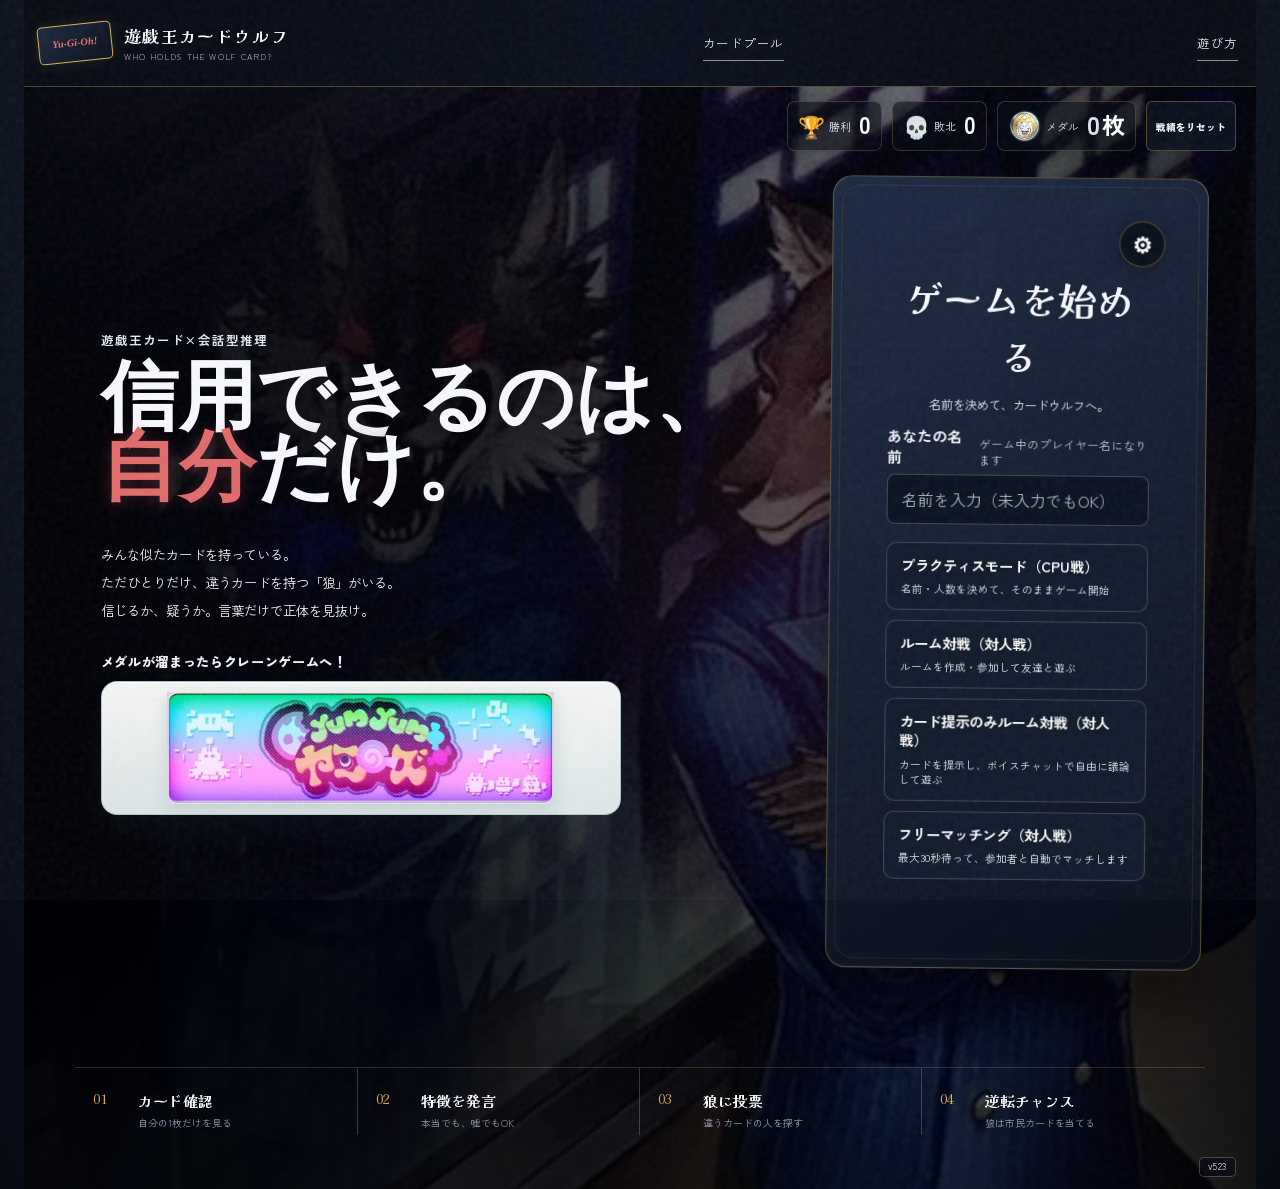
==== index.html @ 08ba4d8f "522 add" ====
<!DOCTYPE html>
<html lang="ja" data-debug-mode="false">
<head>
    <script>document.documentElement.dataset.debugMode=new URLSearchParams(location.search).get("debug")==="1"?"true":"false";</script>
    <meta charset="UTF-8">
    <meta name="viewport" content="width=device-width, initial-scale=1.0">
    <meta name="theme-color" content="#111827">
    <meta name="description" content="遊戯王カードを使って狼カードを見つける会話型推理ゲーム「遊戯王カードウルフ」">
    <title>遊戯王カードウルフ | 会話型カード推理ゲーム</title>
    <link rel="preconnect" href="https://fonts.googleapis.com">
    <link rel="preconnect" href="https://fonts.gstatic.com" crossorigin>
    <link href="https://fonts.googleapis.com/css2?family=Kaisei+Decol:wght@500;700&family=Zen+Kaku+Gothic+New:wght@400;500;700&display=swap" rel="stylesheet">
    <link rel="stylesheet" href="styles.css?v=v523">
</head>
<body>
    <div class="grain" aria-hidden="true"></div>

    <header class="site-header ygo-header">
        <a class="brand" href="#" aria-label="遊戯王カードウルフ トップ">
            <span class="brand-mark ygo-mark" aria-hidden="true"><span>Yu-Gi-Oh!</span></span>
            <span class="brand-copy">
                <strong>遊戯王カードウルフ</strong>
                <small>WHO HOLDS THE WOLF CARD?</small>
            </span>
        </a>
        <button class="text-button" id="poolButton" type="button">カードプール</button>
        <button class="text-button" id="rulesButton" type="button">遊び方</button>
    </header>

    <main>
        <section class="setup-screen" id="setupScreen">
            <div class="hero-copy"><p class="hero-kicker">遊戯王カード×会話型推理</p>
                
                <h1><span class="hero-catch"><span class="catch-line-one">信用できるのは、</span><span class="catch-line-two"><span class="catch-self">自分</span>だけ。</span></span></h1>
                <p class="hero-lead">
                    みんな似たカードを持っている。<br>
                    ただひとりだけ、違うカードを持つ「狼」がいる。<br>
                    信じるか、疑うか。言葉だけで正体を見抜け。
                </p>
                <p class="crane-entry-note crane-entry-note-desktop">メダルが溜まったらクレーンゲームへ！</p>
                <a class="crane-game-button crane-game-button-hero crane-entry-desktop" href="crane.html" aria-label="クレーンゲームへ">
                    <img class="crane-game-logo-image" src="assets/yummy/button_logo.png" alt="クレーンゲームへ">
                </a>
                <div class="hero-wolf-art" aria-hidden="true"><img src="assets/wolf-art.jpg" alt=""></div>
            </div>

            <div class="setup-card ygo-setup-card">
                <div class="setup-inner">
                    <h2>ゲームを始める</h2>
                    <p>名前を決めて、カードウルフへ。</p>

                    <div class="name-field">
                        <label for="playerName"><strong>あなたの名前</strong><span>ゲーム中のプレイヤー名になります</span></label>
                        <input id="playerName" type="text" maxlength="12" placeholder="名前を入力（未入力でもOK）" autocomplete="off">
                    </div>

                    <div class="mode-select" role="group" aria-label="ゲームモード">
                        <button class="mode-button practice-mode-button" id="soloModeButton" type="button" aria-label="プラクティスモード（CPU戦）">
                            <strong>プラクティスモード（CPU戦）</strong><span>名前・人数を決めて、そのままゲーム開始</span>
                        </button>
                        <button class="mode-button online-mode-button" id="onlineModeButton" type="button" aria-label="ルーム対戦（対人戦）">
                            <strong>ルーム対戦（対人戦）</strong><span>ルームを作成・参加して友達と遊ぶ</span>
                        </button>
                        <button class="mode-button voice-mode-button" id="voiceModeButton" type="button" aria-label="カード提示のみルーム対戦（対人戦）">
                            <strong>カード提示のみルーム対戦（対人戦）</strong><span>カードを提示し、ボイスチャットで自由に議論して遊ぶ</span>
                        </button>
                        <button class="mode-button free-match-mode-button" id="freeMatchButton" type="button" aria-label="フリーマッチング（対人戦）">
                            <strong>フリーマッチング（対人戦）</strong><span>最大30秒待って、参加者と自動でマッチします</span>
                        </button>
                    </div>

                    <div class="setup-actions">
                        <button class="settings-gear-button" id="advancedSettingsButton" type="button" aria-label="ルール設定を開く" title="ルール設定">
                            <span aria-hidden="true">⚙</span>
                            <span>ルール設定</span>
                        </button>
                    </div>

                </div>
            </div>

            <div class="crane-entry-mobile"><p class="crane-entry-note">メダルが溜まったらクレーンゲームへ！</p><a class="crane-game-button crane-game-button-hero" href="crane.html" aria-label="クレーンゲームへ"><img class="crane-game-logo-image" src="assets/yummy/button_logo.png" alt="クレーンゲームへ"></a></div>

            <div class="setup-score setup-score-floating" aria-label="戦績">
                <div class="record-item"><span class="record-label"><span class="record-icon" aria-hidden="true">🏆</span>勝利</span><strong id="winCount">0</strong></div>
                <div class="record-item"><span class="record-label"><span class="record-icon" aria-hidden="true">💀</span>敗北</span><strong id="lossCount">0</strong></div>
                <div class="record-item"><span class="record-label"><img class="medal-icon" src="assets/medal-icon.png" alt="">メダル</span><strong><span id="medalCount">0</span>枚</strong></div>
                <button class="reset-score-button" id="resetScoreButton" type="button">戦績をリセット</button>
            </div>

            <span class="build-version" aria-label="ゲームバージョン v523">v523</span>


            <ol class="rule-strip" aria-label="ゲームの流れ">
                <li><span>01</span><strong>カード確認</strong><small>自分の1枚だけを見る</small></li>
                <li><span>02</span><strong>特徴を発言</strong><small>本当でも、嘘でもOK</small></li>
                <li><span>03</span><strong>狼に投票</strong><small>違うカードの人を探す</small></li>
                <li><span>04</span><strong>逆転チャンス</strong><small>狼は市民カードを当てる</small></li>
            </ol>
        </section>

        <section class="game-screen" id="gameScreen" hidden>
            <div class="game-heading">
                <div>
                    <p class="phase-label" id="phaseLabel">PHASE 1 / 特徴を話す</p>
                    <h1 id="phaseTitle">カードを確認しよう</h1>
                </div>
                <div class="game-heading-actions">
                    <div class="game-score" aria-label="戦績">
                        <div class="record-item"><span class="record-label"><span class="record-icon" aria-hidden="true">🏆</span>勝利</span><strong id="gameWinCount">0</strong></div>
                        <div class="record-item"><span class="record-label"><span class="record-icon" aria-hidden="true">💀</span>敗北</span><strong id="gameLossCount">0</strong></div>
                        <div class="record-item"><span class="record-label"><img class="medal-icon" src="assets/medal-icon.png" alt="">メダル</span><strong><span id="gameMedalCount">0</span>枚</strong></div>
                    </div>
                    <button class="text-button" id="restartButton" type="button">部屋を退出</button>
                </div>
            </div>

            <div class="game-layout">
                <div class="game-top-row">
                    <section class="your-card-panel" aria-labelledby="yourCardTitle">
                        <div class="panel-heading">
                            <div>
                                <p>YOUR CARD</p>
                                <h2 id="yourCardTitle">あなたのカード</h2>
                            </div>
                        </div>
                        <div class="playing-card" id="yourCard"></div>
                    </section>

                    <section class="table-panel player-talk-panel" aria-label="プレイヤーと発言内容">
                        <div class="table-felt">
                            <div class="deck-mark ygo-deck-mark" aria-hidden="true">
                                <span>✦</span>
                                <strong>Yu-Gi-Oh!<br>CARD WOLF</strong>
                                <span>✦</span>
                            </div>
                            <div class="players" id="players"></div>
                        </div>
                    </section>
                </div>

                <section class="action-panel" id="actionPanel" aria-live="polite"></section>
            </div>

            <section class="talk-log" aria-labelledby="talkLogTitle">
                <div class="log-heading">
                    <p id="talkLogTitle">TABLE TALK</p>
                    <span id="logCount">0 messages</span>
                </div>
                <div class="log-list" id="talkLog"></div>
            </section>
        </section>
    </main>


    <dialog class="rules-dialog online-dialog" id="onlineDialog">
        <button class="dialog-close" id="closeOnlineButton" type="button" aria-label="閉じる">×</button>
        <p class="step-label">ONLINE</p>
        <h2 id="onlineDialogTitle">オンラインモード</h2>
        <p class="dialog-note" id="onlineDialogNote">同じURLから参加し、ルームコードで同じゲームに入ります。最大8人。人間が3人未満ならCPUを自動追加します。</p>

        <div class="online-actions">
            <button class="primary-button compact" id="createRoomButton" type="button"><span>新しい部屋を作る</span><span>＋</span></button>
            <div class="join-room-row">
                <input id="roomCodeInput" maxlength="4" minlength="4" inputmode="text" autocomplete="off" placeholder="ルームコード">
                <button class="secondary-button" id="joinRoomButton" type="button">参加</button>
            </div>
        </div>

        <div class="online-lobby" id="onlineLobby" hidden>
            <div class="room-code-card">
                <span>ROOM CODE</span>
                <strong id="onlineRoomCode">----</strong>
                <small>このコードを友達に伝えてください</small>
            </div>
            <div class="online-lobby-head">
                <strong>参加メンバー</strong>
                <span id="onlineLobbyStatus">接続中…</span>
            </div>
            <div class="online-player-list" id="onlinePlayerList"></div>
            <div class="online-player-limit-setting" id="onlinePlayerLimitSettingRow" data-room-setting="max-players">
                <label for="onlineMaxPlayers"><strong>最大人数</strong><span>3〜8人から選択</span></label>
                <select id="onlineMaxPlayers">
                    <option value="3">3人</option>
                    <option value="4" selected>4人</option>
                    <option value="5">5人</option>
                    <option value="6">6人</option>
                    <option value="7">7人</option>
                    <option value="8">8人</option>
                </select>
            </div>
            <div class="online-cpu-setting" id="onlineCpuSettingRow">
                <label for="onlineCpuCount"><strong>CPU追加</strong><span>0人が基本。3人未満なら自動追加</span></label>
                <select id="onlineCpuCount">
                    <option value="0" selected>0人</option>
                    <option value="1">1人</option>
                    <option value="2">2人</option>
                    <option value="3">3人</option>
                </select>
            </div>
            <div class="online-voice-setting" id="onlineVoiceSettingRow" hidden>
                <label class="discussion-time-label" for="onlineDiscussionMinutes"><strong>議論時間</strong><select id="onlineDiscussionMinutes"><option value="60">1分</option><option value="120" selected>2分</option><option value="180">3分</option><option value="300">5分</option></select></label>
                <small class="voice-mode-note">ボイスチャットで自由に議論し、発言ボタンを使わずに遊びます。</small>
            </div>
            <button class="primary-button compact" id="onlineStartButton" type="button"><span>ホストがゲームを開始</span><span>→</span></button>
            <button class="text-button online-leave-button" id="leaveRoomButton" type="button">部屋を退出</button>
        </div>
    </dialog>

    <dialog class="rules-dialog settings-dialog" id="settingsDialog">
        <button class="dialog-close" id="closeSettingsButton" type="button" aria-label="閉じる">×</button>
        <p class="step-label">ADVANCED SETTINGS</p>
        <h2>ルール設定</h2>
        <p class="dialog-note">ゲームの追加設定はここで変更できます。</p>
        <div class="game-settings advanced-settings" aria-label="ルール設定">
            <div class="setting-row">
                <label for="practicePlayerCount"><strong>プラクティスモードの人数設定</strong><span>CPU戦で遊ぶ人数を3〜8人から選択します</span></label>
                <select id="practicePlayerCount">
                    <option value="3">3人</option>
                    <option value="4" selected>4人（おすすめ）</option>
                    <option value="5">5人</option>
                    <option value="6">6人</option>
                    <option value="7">7人</option>
                    <option value="8">8人</option>
                </select>
            </div>
            <div class="setting-row">
                <label for="cardPoolSize"><strong>カードプール選択</strong><span>上から選んだ種類数だけをゲームで使用します。カードプール画面では未使用カードを灰色で表示します。</span></label>
                <select id="cardPoolSize">
                    <option value="40">40種</option>
                    <option value="50">50種</option>
                    <option value="60">60種</option>
                    <option value="70">70種</option>
                    <option value="80">80種</option>
                    <option value="90">90種</option>
                    <option value="100" selected>100種</option>
                </select>
            </div>
            <div class="setting-row">
                <label for="speechCount"><strong>発言回数</strong><span>2回目は逆順、3回目は元の順に戻ります</span></label>
                <select id="speechCount">
                    <option value="3">3回</option>
                    <option value="2" selected>2回（おすすめ）</option>
                    <option value="1">1回</option>
                </select>
            </div>
            <div class="setting-row">
                <label for="liePenalty"><strong>狼の嘘ペナルティ</strong><span>嘘2回または曖昧＋嘘で逆転権なし</span></label>
                <input id="liePenalty" type="checkbox">
            </div>
            <div class="setting-row">
                <label for="noRevote"><strong>再投票をしない</strong><span>同票時も再投票せずランダム決定します</span></label>
                <input id="noRevote" type="checkbox">
            </div>
            <div class="setting-row">
                <label for="showLieCount"><strong>嘘の回数を表示</strong><span>チェックするとゲーム中に嘘の回数を表示します</span></label>
                <input id="showLieCount" type="checkbox">
            </div>
        </div>
        <button class="primary-button compact" id="closeSettingsButtonBottom" type="button">設定を閉じる</button>
    </dialog>

    <dialog class="rules-dialog" id="rulesDialog">
        <button class="dialog-close" id="closeRulesButton" type="button" aria-label="閉じる">×</button>
        <p class="step-label">HOW TO PLAY</p>
        <h2>遊び方</h2>
        <ol>
            <li><span>1</span><p>全員にカードが1枚ずつ配られます。1人だけが<strong>狼カード</strong>、残りは同じ<strong>市民カード</strong>です。自分のカードは見えますが、自分の役割は分かりません。</p></li>
            <li><span>2</span><p>設定した回数だけ、順番にカードの特徴を話します。2回設定では、2回目の発言順が逆になります。前の人と同じ特徴は選べません。</p></li>
            <li><span>3</span><p>全員の発言後、狼だと思う人へ投票します。最多票が市民なら狼の勝利です。</p></li>
            <li><span>4</span><p>最多票が狼なら逆転チャンス。ただし「狼の嘘ペナルティ」がONで、狼が嘘発言を2回するか、曖昧発言と嘘発言をそれぞれ1回すると逆転チャンスを失います。</p></li>
        </ol>
        <p class="dialog-note">同票の場合は、設定により最多票以外のプレイヤーが最多票者だけを対象に1回だけ再投票します。再投票しない設定では従来どおりランダム決定です。</p>
    </dialog>

    <dialog class="rules-dialog pool-dialog" id="poolDialog">
        <button class="dialog-close" id="closePoolButton" type="button" aria-label="閉じる">×</button>
        <p class="step-label">CARD POOL</p>
        <h2>使用カード <span id="poolCount">100</span>種</h2>
        <p class="dialog-note">現在のゲームで使用するカードです。灰色のカードは今回のゲームでは使用されません。</p>
        <div class="pool-grid" id="poolGrid"></div>
    </dialog>
    <script src="data/cards.js"></script>
    <script src="firebase-config.js?v=v523"></script>
    <script src="version-check.js?v=v523"></script>
    <script src="app.js?v=v523"></script>
    <script src="debug.js?v=v523"></script>
</body>
</html>
---- styles.css ----
:root {
    --ink: #202722;
    --cream: #f2ead8;
    --paper: #fffaf0;
    --green: #173f35;
    --green-light: #2f6655;
    --red: #a93f35;
    --gold: #d5ad57;
    --line: rgba(242, 234, 216, 0.22);
    --shadow: 0 22px 60px rgba(8, 25, 20, 0.24);
}

* {
    box-sizing: border-box;
}

html {
    scroll-behavior: smooth;
}

body {
    min-width: 320px;
    min-height: 100vh;
    margin: 0;
    color: var(--cream);
    background:
        radial-gradient(circle at 16% 12%, rgba(64, 127, 103, 0.45), transparent 28rem),
        radial-gradient(circle at 86% 75%, rgba(97, 39, 34, 0.2), transparent 32rem),
        var(--green);
    font-family: "Zen Kaku Gothic New", sans-serif;
}

button,
select {
    font: inherit;
}

button,
a,
select {
    -webkit-tap-highlight-color: transparent;
}

button {
    color: inherit;
}

button:focus-visible,
a:focus-visible,
select:focus-visible {
    outline: 3px solid var(--gold);
    outline-offset: 4px;
}

[hidden] {
    display: none !important;
}

.grain {
    position: fixed;
    inset: 0;
    z-index: 50;
    pointer-events: none;
    opacity: 0.17;
    background-image: url("data:image/svg+xml,%3Csvg viewBox='0 0 180 180' xmlns='http://www.w3.org/2000/svg'%3E%3Cfilter id='n'%3E%3CfeTurbulence type='fractalNoise' baseFrequency='.8' numOctaves='4' stitchTiles='stitch'/%3E%3C/filter%3E%3Crect width='100%25' height='100%25' filter='url(%23n)' opacity='.35'/%3E%3C/svg%3E");
}

.site-header {
    position: relative;
    z-index: 10;
    display: flex;
    width: min(1440px, calc(100% - 48px));
    margin: 0 auto;
    padding: 24px 0;
    align-items: center;
    justify-content: space-between;
    border-bottom: 1px solid var(--line);
}

.brand {
    display: inline-flex;
    color: inherit;
    align-items: center;
    gap: 12px;
    text-decoration: none;
}

.brand-mark {
    position: relative;
    display: grid;
    width: 42px;
    height: 50px;
    border: 1px solid rgba(242, 234, 216, 0.65);
    border-radius: 5px;
    background: rgba(255, 250, 240, 0.08);
    place-items: center;
    transform: rotate(-6deg);
}

.brand-mark span {
    position: absolute;
    font-family: Georgia, serif;
    font-size: 1.05rem;
}

.brand-mark span:first-child {
    top: 5px;
    left: 7px;
}

.brand-mark span:last-child {
    right: 7px;
    bottom: 5px;
    color: #df766c;
    transform: rotate(180deg);
}

.brand-copy {
    display: grid;
}

.brand-copy strong {
    font-family: "Kaisei Decol", serif;
    font-size: 1.05rem;
    letter-spacing: 0.08em;
}

.brand-copy small {
    margin-top: 2px;
    color: rgba(242, 234, 216, 0.58);
    font-size: 0.52rem;
    letter-spacing: 0.2em;
}

.text-button {
    padding: 8px 0;
    border: 0;
    border-bottom: 1px solid rgba(242, 234, 216, 0.6);
    background: transparent;
    font-size: 0.78rem;
    letter-spacing: 0.12em;
    cursor: pointer;
}

main {
    position: relative;
    z-index: 1;
}

.setup-screen,
.game-screen {
    width: min(1440px, calc(100% - 48px));
    margin: 0 auto;
}

.setup-screen {
    display: grid;
    grid-template-columns: minmax(0, 1.15fr) minmax(360px, 0.65fr);
    min-height: calc(100vh - 99px);
    padding: clamp(56px, 9vh, 110px) 0 54px;
    gap: clamp(64px, 9vw, 150px);
    align-items: center;
}

.hero-copy {
    align-self: center;
    animation: rise 700ms cubic-bezier(.2, .8, .2, 1) both;
}

.kicker {
    display: flex;
    margin: 0 0 38px;
    color: rgba(242, 234, 216, 0.68);
    align-items: center;
    gap: 14px;
    font-size: 0.72rem;
    letter-spacing: 0.12em;
}

.kicker span {
    display: inline-block;
    padding: 6px 9px;
    border: 1px solid rgba(242, 234, 216, 0.38);
    color: var(--gold);
    font-size: 0.58rem;
}

.hero-copy h1 {
    margin: 0;
    font-family: "Kaisei Decol", serif;
    font-size: clamp(3.8rem, 7.5vw, 8.6rem);
    font-weight: 700;
    line-height: 0.98;
    letter-spacing: -0.075em;
}

.hero-copy h1 em {
    position: relative;
    color: var(--gold);
    font-style: normal;
}

.hero-copy h1 em::after {
    position: absolute;
    right: -0.08em;
    bottom: -0.05em;
    left: 0.03em;
    height: 0.08em;
    background: var(--red);
    content: "";
    transform: rotate(-2deg);
}

.hero-lead {
    max-width: 650px;
    margin: 36px 0 0;
    color: rgba(242, 234, 216, 0.72);
    font-size: clamp(0.84rem, 1vw, 1rem);
    line-height: 2.1;
}

.setup-card {
    position: relative;
    width: min(100%, 430px);
    min-height: 680px;
    margin-left: auto;
    padding: 14px;
    border-radius: 20px;
    color: var(--ink);
    background: var(--paper);
    box-shadow: 18px 22px 0 rgba(9, 28, 22, 0.34), var(--shadow);
    transform: rotate(2deg);
    animation: card-in 800ms 120ms cubic-bezier(.2, .8, .2, 1) both;
}

.setup-card::before {
    position: absolute;
    inset: 12px;
    border: 1px solid rgba(32, 39, 34, 0.18);
    border-radius: 12px;
    content: "";
}

.corner {
    position: absolute;
    z-index: 2;
    font-family: Georgia, serif;
    font-size: 2rem;
}

.corner-top {
    top: 25px;
    left: 29px;
}

.corner-bottom {
    right: 29px;
    bottom: 25px;
    transform: rotate(180deg);
}

.setup-inner {
    position: relative;
    z-index: 2;
    display: flex;
    min-height: 652px;
    padding: 78px 42px 60px;
    align-items: center;
    flex-direction: column;
    justify-content: center;
    text-align: center;
}

.step-label {
    margin: 0 0 13px;
    color: var(--red);
    font-size: 0.64rem;
    font-weight: 700;
    letter-spacing: 0.2em;
}

.setup-inner h2,
.rules-dialog h2 {
    margin: 0;
    font-family: "Kaisei Decol", serif;
    font-size: clamp(1.65rem, 3vw, 2.4rem);
}

.setup-inner > p:not(.step-label):not(.count-note) {
    margin: 14px 0 0;
    color: rgba(32, 39, 34, 0.62);
    font-size: 0.78rem;
}

.player-count {
    display: grid;
    grid-template-columns: 52px 1fr 52px;
    width: 100%;
    margin: 38px 0 8px;
    align-items: center;
}

.player-count output {
    font-family: "Kaisei Decol", serif;
    font-size: 5.7rem;
    font-weight: 700;
    line-height: 1;
}

.count-control {
    width: 48px;
    height: 48px;
    border: 1px solid rgba(32, 39, 34, 0.34);
    border-radius: 50%;
    background: transparent;
    font-size: 1.5rem;
    cursor: pointer;
    transition: color 160ms ease, background 160ms ease, transform 160ms ease;
}

.count-control:hover:not(:disabled) {
    color: var(--paper);
    background: var(--green);
    transform: scale(1.07);
}

.count-control:disabled {
    opacity: 0.22;
    cursor: not-allowed;
}

.count-note {
    margin: 0 0 36px;
    color: rgba(32, 39, 34, 0.48);
    font-size: 0.68rem;
}

.primary-button {
    display: flex;
    width: 100%;
    padding: 17px 20px;
    border: 1px solid var(--ink);
    border-radius: 3px;
    color: var(--paper);
    background: var(--ink);
    align-items: center;
    justify-content: space-between;
    font-weight: 700;
    cursor: pointer;
    box-shadow: 5px 5px 0 var(--gold);
    transition: transform 160ms ease, box-shadow 160ms ease, background 160ms ease;
}

.primary-button:hover {
    background: var(--red);
    transform: translate(-2px, -2px);
    box-shadow: 7px 7px 0 var(--gold);
}

.primary-button:active {
    transform: translate(4px, 4px);
    box-shadow: 1px 1px 0 var(--gold);
}

.primary-button.compact {
    max-width: 340px;
    margin-top: 24px;
}

.rule-strip {
    display: grid;
    grid-column: 1 / -1;
    grid-template-columns: repeat(4, 1fr);
    margin: 8px 0 0;
    padding: 0;
    border-top: 1px solid var(--line);
    list-style: none;
}

.rule-strip li {
    display: grid;
    padding: 22px 22px 5px 0;
    grid-template-columns: 42px 1fr;
    border-right: 1px solid var(--line);
}

.rule-strip li:last-child {
    border-right: 0;
}

.rule-strip span {
    grid-row: 1 / 3;
    color: var(--gold);
    font-family: "Kaisei Decol", serif;
    font-size: 0.78rem;
}

.rule-strip strong {
    font-family: "Kaisei Decol", serif;
    font-size: 0.92rem;
}

.rule-strip small {
    margin-top: 4px;
    color: rgba(242, 234, 216, 0.5);
    font-size: 0.62rem;
}

.game-screen {
    padding: 42px 0 80px;
    animation: rise 500ms ease both;
}

.game-heading {
    display: flex;
    margin-bottom: 28px;
    align-items: flex-end;
    justify-content: space-between;
}

.phase-label {
    margin: 0 0 8px;
    color: var(--gold);
    font-size: 0.64rem;
    font-weight: 700;
    letter-spacing: 0.2em;
}

.game-heading h1 {
    margin: 0;
    font-family: "Kaisei Decol", serif;
    font-size: clamp(2rem, 4vw, 4.2rem);
    line-height: 1.15;
}

.game-layout {
    display: grid;
    grid-template-columns: minmax(0, 1.2fr) minmax(360px, 0.8fr);
    gap: 24px;
    align-items: start;
}

.table-panel {
    min-width: 0;
    padding: 15px;
    border: 1px solid rgba(242, 234, 216, 0.24);
    border-radius: 42px;
    background: #113128;
    box-shadow: var(--shadow);
}

.table-felt {
    position: relative;
    min-height: 680px;
    padding: 34px;
    overflow: hidden;
    border: 1px solid rgba(213, 173, 87, 0.52);
    border-radius: 30px;
    background:
        radial-gradient(circle at center, rgba(255, 255, 255, 0.055), transparent 50%),
        repeating-linear-gradient(120deg, rgba(255, 255, 255, 0.018) 0 1px, transparent 1px 5px),
        #245747;
}

.table-felt::before {
    position: absolute;
    inset: 20%;
    border: 1px solid rgba(242, 234, 216, 0.13);
    border-radius: 50%;
    content: "";
}

.deck-mark {
    position: absolute;
    top: 50%;
    left: 50%;
    display: grid;
    width: 150px;
    height: 210px;
    border: 1px solid rgba(242, 234, 216, 0.15);
    border-radius: 10px;
    color: rgba(242, 234, 216, 0.15);
    place-items: center;
    text-align: center;
    transform: translate(-50%, -50%) rotate(-5deg);
}

.deck-mark::before {
    position: absolute;
    inset: 7px;
    border: 1px solid currentColor;
    border-radius: 6px;
    content: "";
}

.deck-mark span {
    position: absolute;
    font-family: Georgia, serif;
    font-size: 1.6rem;
}

.deck-mark span:first-child {
    top: 18px;
    left: 20px;
}

.deck-mark span:last-child {
    right: 20px;
    bottom: 18px;
    transform: rotate(180deg);
}

.deck-mark strong {
    font-family: "Kaisei Decol", serif;
    font-size: 1.2rem;
    letter-spacing: 0.12em;
}

.players {
    position: relative;
    z-index: 2;
    display: grid;
    grid-template-columns: repeat(2, minmax(0, 1fr));
    gap: 12px;
}

.player-seat {
    position: relative;
    display: grid;
    min-height: 98px;
    padding: 14px;
    border: 1px solid rgba(242, 234, 216, 0.18);
    border-radius: 8px;
    background: rgba(10, 40, 31, 0.62);
    grid-template-columns: 48px 1fr;
    gap: 13px;
    align-items: center;
    backdrop-filter: blur(8px);
    transition: border-color 200ms ease, background 200ms ease, transform 200ms ease;
}

.player-seat.is-you {
    border-color: rgba(213, 173, 87, 0.65);
}

.player-seat.is-current {
    border-color: var(--gold);
    background: rgba(213, 173, 87, 0.14);
    transform: translateY(-3px);
    animation: seat-pulse 1.6s ease-in-out infinite;
}

.player-seat.is-eliminated {
    border-color: #e37066;
    background: rgba(111, 31, 28, 0.52);
}

.avatar,
.mini-avatar {
    display: grid;
    border: 1px solid rgba(242, 234, 216, 0.38);
    border-radius: 50%;
    color: var(--gold);
    place-items: center;
    font-size: 0.62rem;
    font-weight: 700;
    letter-spacing: 0.08em;
}

.avatar {
    width: 48px;
    height: 48px;
}

.seat-copy {
    min-width: 0;
}

.seat-name {
    display: flex;
    align-items: center;
    gap: 8px;
}

.seat-name strong {
    font-family: "Kaisei Decol", serif;
    font-size: 0.92rem;
}

.seat-name span {
    padding: 2px 5px;
    border: 1px solid rgba(242, 234, 216, 0.2);
    color: rgba(242, 234, 216, 0.52);
    font-size: 0.48rem;
    letter-spacing: 0.08em;
}

.seat-copy p {
    margin: 7px 0 0;
    overflow: hidden;
    color: rgba(242, 234, 216, 0.64);
    font-size: 0.66rem;
    line-height: 1.5;
    text-overflow: ellipsis;
    white-space: nowrap;
}

.vote-count {
    position: absolute;
    top: -7px;
    right: -6px;
    padding: 5px 8px;
    border-radius: 20px;
    color: var(--ink);
    background: var(--gold);
    font-size: 0.6rem;
    font-weight: 700;
}

.role-reveal {
    position: absolute;
    right: 10px;
    bottom: 8px;
    padding: 3px 7px;
    border-radius: 2px;
    font-size: 0.58rem;
    font-weight: 700;
}

.role-reveal.wolf {
    color: #ffe9e6;
    background: var(--red);
}

.role-reveal.citizen {
    color: var(--green);
    background: var(--cream);
}

.play-panel {
    display: grid;
    min-width: 0;
    gap: 20px;
}

.your-card-panel,
.action-panel {
    padding: clamp(22px, 3vw, 34px);
    border-radius: 10px;
    color: var(--ink);
    background: var(--cream);
    box-shadow: var(--shadow);
}

.your-card-panel {
    display: grid;
    grid-template-columns: 1fr auto;
    gap: 12px 24px;
    align-items: center;
}

.panel-heading {
    grid-column: 1 / -1;
    display: flex;
    align-items: flex-start;
    justify-content: space-between;
}

.panel-heading p,
.action-heading > p,
.thinking-state p,
.wolf-reveal p,
.result-banner > p {
    margin: 0 0 5px;
    color: var(--red);
    font-size: 0.58rem;
    font-weight: 700;
    letter-spacing: 0.18em;
}

.panel-heading h2,
.action-heading h2,
.thinking-state h2,
.wolf-reveal h2,
.result-banner h2 {
    margin: 0;
    font-family: "Kaisei Decol", serif;
    font-size: clamp(1.2rem, 2vw, 1.7rem);
}

.secret-tag {
    padding: 5px 8px;
    border: 1px solid rgba(32, 39, 34, 0.24);
    font-size: 0.55rem;
    letter-spacing: 0.08em;
}

.playing-card {
    position: relative;
    display: grid;
    width: 112px;
    height: 156px;
    margin: 8px 0 0 8px;
    border: 1px solid rgba(32, 39, 34, 0.26);
    border-radius: 8px;
    background: var(--paper);
    box-shadow: 8px 9px 0 rgba(32, 39, 34, 0.13);
    place-items: center;
    animation: card-flip 620ms cubic-bezier(.2, .8, .2, 1) both;
}

.playing-card.red {
    color: var(--red);
}

.playing-card.black {
    color: var(--ink);
}

.card-symbol {
    font-family: Georgia, serif;
    font-size: 3.8rem;
}

.card-corner {
    position: absolute;
    display: grid;
    justify-items: center;
    line-height: 0.9;
}

.card-corner strong {
    font-family: Georgia, serif;
    font-size: 1rem;
}

.card-corner small {
    font-family: Georgia, serif;
    font-size: 0.9rem;
}

.card-corner.top {
    top: 9px;
    left: 10px;
}

.card-corner.bottom {
    right: 10px;
    bottom: 9px;
    transform: rotate(180deg);
}

.card-help {
    max-width: 220px;
    margin: 0;
    color: rgba(32, 39, 34, 0.56);
    font-size: 0.72rem;
    line-height: 1.7;
}

.action-panel {
    min-height: 300px;
    background: var(--paper);
}

.action-heading {
    margin-bottom: 22px;
}

.action-heading > span,
.thinking-state span,
.wolf-reveal span,
.result-banner > span {
    display: block;
    margin-top: 8px;
    color: rgba(32, 39, 34, 0.58);
    font-size: 0.7rem;
    line-height: 1.6;
}

.action-heading.danger > p {
    color: var(--red);
}

.choice-list,
.vote-grid {
    display: grid;
    gap: 8px;
}

.choice-button,
.vote-button {
    display: flex;
    width: 100%;
    border: 1px solid rgba(32, 39, 34, 0.18);
    color: var(--ink);
    background: transparent;
    align-items: center;
    text-align: left;
    cursor: pointer;
    transition: color 150ms ease, background 150ms ease, transform 150ms ease;
}

.choice-button {
    padding: 12px 14px;
    justify-content: space-between;
    font-size: 0.74rem;
}

.choice-button:hover,
.vote-button:hover {
    color: var(--paper);
    background: var(--green);
    transform: translateX(4px);
}

.vote-grid {
    grid-template-columns: repeat(2, minmax(0, 1fr));
}

.vote-button {
    padding: 10px;
    gap: 10px;
}

.mini-avatar {
    width: 38px;
    height: 38px;
    flex: 0 0 auto;
    border-color: rgba(32, 39, 34, 0.28);
    color: var(--red);
}

.vote-button:hover .mini-avatar {
    border-color: rgba(255, 250, 240, 0.55);
    color: var(--gold);
}

.vote-button > span:last-child {
    display: grid;
    min-width: 0;
}

.vote-button strong {
    font-family: "Kaisei Decol", serif;
    font-size: 0.76rem;
}

.vote-button small {
    margin-top: 2px;
    overflow: hidden;
    opacity: 0.58;
    font-size: 0.55rem;
    text-overflow: ellipsis;
    white-space: nowrap;
}

.thinking-state,
.wolf-reveal {
    display: flex;
    min-height: 230px;
    align-items: center;
    gap: 24px;
}

.thinking-card,
.wolf-eye {
    display: grid !important;
    width: 88px;
    height: 120px;
    margin: 0 !important;
    flex: 0 0 auto;
    border: 1px solid rgba(32, 39, 34, 0.28);
    border-radius: 7px;
    color: var(--paper) !important;
    background: var(--green);
    box-shadow: 7px 8px 0 var(--gold);
    place-items: center;
    font-family: "Kaisei Decol", serif;
    font-size: 2.5rem !important;
    animation: think 1.4s ease-in-out infinite;
}

.wolf-eye {
    background: var(--red);
    animation: none;
    transform: rotate(-4deg);
}

.guess-controls {
    display: grid;
    grid-template-columns: 1fr 1fr;
    margin-top: 22px;
    gap: 12px;
}

.guess-controls label {
    display: grid;
    color: rgba(32, 39, 34, 0.55);
    gap: 7px;
    font-size: 0.62rem;
    font-weight: 700;
    letter-spacing: 0.1em;
}

.guess-controls select {
    width: 100%;
    padding: 12px;
    border: 1px solid rgba(32, 39, 34, 0.28);
    border-radius: 0;
    color: var(--ink);
    background: var(--cream);
}

.result-banner {
    padding: 24px;
    border-left: 5px solid var(--gold);
    background: rgba(23, 63, 53, 0.07);
}

.result-banner.wolf-win {
    border-color: var(--red);
    background: rgba(169, 63, 53, 0.08);
}

.answer-cards {
    display: grid;
    grid-template-columns: 1fr 1fr;
    margin-top: 14px;
    gap: 10px;
}

.answer-cards div {
    display: grid;
    padding: 12px;
    border: 1px solid rgba(32, 39, 34, 0.16);
}

.answer-cards small {
    color: rgba(32, 39, 34, 0.5);
    font-size: 0.55rem;
}

.answer-cards strong {
    margin-top: 2px;
    font-family: "Kaisei Decol", serif;
    font-size: 1.3rem;
}

.talk-log {
    display: grid;
    grid-template-columns: 170px 1fr;
    margin-top: 24px;
    padding: 26px;
    border-top: 1px solid var(--line);
    border-bottom: 1px solid var(--line);
    gap: 30px;
}

.log-heading p {
    margin: 0;
    color: var(--gold);
    font-size: 0.62rem;
    font-weight: 700;
    letter-spacing: 0.18em;
}

.log-heading span {
    display: block;
    margin-top: 5px;
    color: rgba(242, 234, 216, 0.4);
    font-size: 0.6rem;
}

.log-list {
    display: grid;
    gap: 1px;
}

.empty-log {
    margin: 0;
    color: rgba(242, 234, 216, 0.42);
    font-size: 0.72rem;
}

.log-entry {
    display: grid;
    grid-template-columns: 34px 86px 1fr;
    padding: 10px 0;
    border-bottom: 1px solid rgba(242, 234, 216, 0.09);
    gap: 10px;
    align-items: baseline;
}

.log-entry > span {
    color: var(--gold);
    font-family: "Kaisei Decol", serif;
    font-size: 0.62rem;
}

.log-entry strong {
    font-size: 0.7rem;
}

.log-entry p {
    margin: 0;
    color: rgba(242, 234, 216, 0.66);
    font-size: 0.7rem;
}

.log-entry.system strong,
.log-entry.system p {
    color: #e9c879;
}

.rules-dialog {
    width: min(620px, calc(100% - 32px));
    padding: clamp(28px, 5vw, 54px);
    border: 0;
    border-radius: 10px;
    color: var(--ink);
    background: var(--paper);
    box-shadow: 18px 20px 0 rgba(8, 24, 19, 0.3);
}

.rules-dialog::backdrop {
    background: rgba(7, 22, 17, 0.75);
    backdrop-filter: blur(5px);
}

.dialog-close {
    position: absolute;
    top: 18px;
    right: 18px;
    width: 36px;
    height: 36px;
    border: 1px solid rgba(32, 39, 34, 0.25);
    border-radius: 50%;
    color: var(--ink);
    background: transparent;
    cursor: pointer;
}

.rules-dialog ol {
    display: grid;
    margin: 30px 0 0;
    padding: 0;
    gap: 16px;
    list-style: none;
}

.rules-dialog li {
    display: grid;
    grid-template-columns: 34px 1fr;
    gap: 14px;
}

.rules-dialog li > span {
    display: grid;
    width: 32px;
    height: 32px;
    border-radius: 50%;
    color: var(--paper);
    background: var(--green);
    place-items: center;
    font-family: "Kaisei Decol", serif;
    font-size: 0.76rem;
}

.rules-dialog li p {
    margin: 3px 0 0;
    color: rgba(32, 39, 34, 0.72);
    font-size: 0.78rem;
    line-height: 1.8;
}

.dialog-note {
    margin: 26px 0 0;
    padding: 12px 14px;
    color: rgba(32, 39, 34, 0.58);
    background: var(--cream);
    font-size: 0.68rem;
}

@keyframes rise {
    from { opacity: 0; transform: translateY(24px); }
    to { opacity: 1; transform: translateY(0); }
}

@keyframes card-in {
    from { opacity: 0; transform: translateY(30px) rotate(7deg); }
    to { opacity: 1; transform: translateY(0) rotate(2deg); }
}

@keyframes card-flip {
    from { opacity: 0; transform: rotateY(90deg) translateY(8px); }
    to { opacity: 1; transform: rotateY(0) translateY(0); }
}

@keyframes think {
    50% { transform: translateY(-6px) rotate(3deg); }
}

@keyframes seat-pulse {
    50% { box-shadow: 0 0 0 4px rgba(213, 173, 87, 0.12); }
}

@media (max-width: 1040px) {
    .setup-screen {
        grid-template-columns: 1fr minmax(330px, 0.7fr);
        gap: 50px;
    }

    .game-layout {
        grid-template-columns: 1fr;
    }

    .play-panel {
        grid-template-columns: minmax(280px, 0.7fr) minmax(0, 1.3fr);
        align-items: stretch;
    }

    .action-panel {
        min-height: 100%;
    }
}

@media (max-width: 760px) {
    .site-header,
    .setup-screen,
    .game-screen {
        width: min(100% - 28px, 1440px);
    }

    .brand-copy small {
        display: none;
    }

    .setup-screen {
        grid-template-columns: 1fr;
        padding-top: 48px;
        gap: 54px;
    }

    .hero-copy h1 {
        font-size: clamp(3.5rem, 17vw, 6rem);
    }

    .hero-lead br {
        display: none;
    }

    .setup-card {
        width: min(92%, 430px);
        margin: 0 auto;
        min-height: 680px;
    }

    .setup-inner {
        min-height: 652px;
        padding-right: 28px;
        padding-left: 28px;
    }

    .rule-strip {
        grid-template-columns: 1fr 1fr;
    }

    .rule-strip li:nth-child(2) {
        border-right: 0;
    }

    .game-screen {
        padding-top: 28px;
    }

    .table-panel {
        padding: 8px;
        border-radius: 24px;
    }

    .table-felt {
        min-height: 0;
        padding: 18px;
        border-radius: 17px;
    }

    .table-felt::before,
    .deck-mark {
        display: none;
    }

    .players {
        grid-template-columns: 1fr;
    }

    .player-seat {
        min-height: 84px;
    }

    .play-panel {
        grid-template-columns: 1fr;
    }

    .talk-log {
        grid-template-columns: 1fr;
        padding: 22px 4px;
        gap: 18px;
    }

    .log-entry {
        grid-template-columns: 28px 70px 1fr;
    }
}

@media (max-width: 440px) {
    .kicker {
        align-items: flex-start;
        flex-direction: column;
        gap: 8px;
    }

    .rule-strip {
        grid-template-columns: 1fr;
    }

    .rule-strip li {
        border-right: 0;
    }

    .game-heading {
        align-items: flex-start;
        gap: 15px;
    }

    .game-heading .text-button {
        flex: 0 0 auto;
    }

    .your-card-panel {
        grid-template-columns: auto 1fr;
    }

    .playing-card {
        width: 96px;
        height: 136px;
        margin-left: 0;
    }

    .vote-grid,
    .guess-controls {
        grid-template-columns: 1fr;
    }

    .log-entry {
        grid-template-columns: 28px 1fr;
    }

    .log-entry p {
        grid-column: 2;
    }
}

@media (prefers-reduced-motion: reduce) {
    *,
    *::before,
    *::after {
        scroll-behavior: auto !important;
        animation-duration: 0.01ms !important;
        animation-iteration-count: 1 !important;
        transition-duration: 0.01ms !important;
    }
}

/* Yu-Gi-Oh! card presentation */
.ygo-card-face{width:100%;height:100%;display:flex;align-items:center;justify-content:center;overflow:hidden;border-radius:10px;background:#171717}
.ygo-card-face img{display:block;width:100%;height:100%;object-fit:contain}
.playing-card.ygo{width:190px;height:275px;padding:0;border-radius:12px;overflow:hidden;background:#101010;box-shadow:0 20px 40px rgba(0,0,0,.28)}
.playing-card.ygo .ygo-card-face img{width:100%;height:100%;object-fit:contain}
.player-seat .ygo-thumb{width:48px;height:70px;border-radius:5px;object-fit:contain;background:#111;box-shadow:0 4px 12px rgba(0,0,0,.15)}
.pool-grid{display:grid;grid-template-columns:repeat(auto-fill,minmax(110px,1fr));gap:12px;margin-top:18px;max-height:65vh;overflow:auto;padding-right:4px}
.pool-card{background:rgba(0,0,0,.05);border-radius:10px;padding:7px;text-align:center}
.pool-card img{width:100%;aspect-ratio:0.69;object-fit:contain;border-radius:6px;background:#111}
.pool-card small{display:block;margin-top:6px;font-size:.72rem;line-height:1.25}
.guess-card-grid{display:grid;grid-template-columns:repeat(auto-fill,minmax(90px,1fr));gap:10px;max-height:42vh;overflow:auto;margin:12px 0}
.guess-card-button{border:1px solid rgba(0,0,0,.12);background:#fff;border-radius:8px;padding:5px;cursor:pointer}
.guess-card-button img{width:100%;aspect-ratio:.69;object-fit:contain}
.guess-card-button span{display:block;font-size:.68rem;margin-top:4px}.guess-card-button small{display:block;font-size:.58rem;line-height:1.25;margin-top:2px;color:#555}

/* v7 visual refresh */
body{background:radial-gradient(circle at 50% -20%,rgba(95,70,180,.16),transparent 38%),#0f1014;color:#f5f5f7}
.brand-title,.hero-title{letter-spacing:.04em}
.setup-card{border:1px solid rgba(255,255,255,.10);box-shadow:0 24px 80px rgba(0,0,0,.28)}
.ygo-card-face{background:#111;min-height:0}
.playing-card.ygo{width:210px;height:auto;min-height:300px;padding:0 0 10px;display:flex;flex-direction:column}
.playing-card.ygo .ygo-card-face{height:285px;flex:none}
.your-card-meta{padding:9px 10px 0;text-align:left}
.card-name-jp{font-weight:800;font-size:.95rem;line-height:1.2;color:#fff}
.card-name-en{font-size:.62rem;line-height:1.2;opacity:.55;margin-top:2px}
.card-info-ja{font-size:.66rem;line-height:1.3;opacity:.78;margin-top:4px}
.card-stats{font-size:.74rem;font-weight:800;margin-top:3px;color:#f0c86b}
.pool-dialog{max-width:920px}
.pool-grid{grid-template-columns:repeat(auto-fill,minmax(135px,1fr));gap:10px}
.pool-card{padding:7px;background:rgba(255,255,255,.055);border:1px solid rgba(255,255,255,.08)}
.pool-card img{aspect-ratio:.69;max-height:180px}
.pool-card .card-name-jp{font-size:.78rem}
.pool-card .card-name-en{font-size:.55rem}
.pool-card .card-info-ja,.pool-card .card-stats{font-size:.58rem}
.answer-cards{display:grid;grid-template-columns:repeat(2,minmax(0,1fr));gap:16px}
.answer-cards>div{display:grid;grid-template-columns:82px 1fr;grid-template-rows:auto auto;column-gap:10px;align-items:center;background:rgba(255,255,255,.05);padding:10px;border-radius:12px}
.answer-cards img{grid-row:1/3;width:82px;height:116px;object-fit:contain}
.answer-cards small{opacity:.65}
.answer-cards strong{font-size:.9rem}
.answer-cards em{font-style:normal;font-size:.68rem;opacity:.72}
.action-heading h2,.result-banner h2,.wolf-reveal h2{font-size:clamp(1.25rem,2.2vw,1.8rem);color:#fff}
.action-heading span,.result-banner span,.wolf-reveal span{font-size:.9rem;color:rgba(255,255,255,.78)}
.result-banner{background:rgba(255,255,255,.07);border:1px solid rgba(255,255,255,.14);padding:18px;border-radius:14px}
.result-banner p{font-weight:900;letter-spacing:.1em;color:#f0c86b}
.wolf-reveal{background:rgba(150,40,50,.16);border:1px solid rgba(230,100,110,.3);padding:16px;border-radius:14px}
.wolf-reveal p{font-weight:900;color:#ff9a9a;letter-spacing:.08em}
.choice-button,.vote-button,.primary-button{font-size:.95rem}
@media(max-width:700px){.answer-cards{grid-template-columns:1fr}.playing-card.ygo{width:180px}.playing-card.ygo .ygo-card-face{height:245px}}

/* v8 Yu-Gi-Oh themed shell */
:root{--ygo-gold:#d9b45b;--ygo-blue:#16243b;--ygo-deep:#070b14;--ygo-panel:#111a2b;--ygo-line:rgba(217,180,91,.35)}
body{background:radial-gradient(ellipse at 50% 0%,#263b63 0,#111827 38%,#070b14 100%);color:#f6f7fb;min-height:100vh}
body:before{content:"";position:fixed;inset:0;pointer-events:none;background:linear-gradient(115deg,transparent 0 48%,rgba(217,180,91,.035) 49% 51%,transparent 52%),linear-gradient(65deg,transparent 0 48%,rgba(255,255,255,.02) 49% 51%,transparent 52%);background-size:48px 48px;opacity:.55}
.site-header.ygo-header{background:rgba(7,11,20,.88);border-bottom:1px solid var(--ygo-line);backdrop-filter:blur(12px)}
.ygo-mark{width:74px;height:38px;border:1px solid var(--ygo-gold);border-radius:5px;background:linear-gradient(135deg,#1d2940,#0a0f1c);display:grid;place-items:center;box-shadow:0 0 16px rgba(217,180,91,.12)}
.ygo-mark span{font-family:Georgia,serif;font-size:.64rem;font-weight:800;color:var(--ygo-gold);font-style:italic}
.brand-copy strong{color:#fff}.brand-copy small{color:#aab5c9}
.text-button{color:#e9edf5}.text-button:hover{color:var(--ygo-gold)}
.setup-screen{position:relative}.hero-copy .kicker{color:#b9c4d7}.hero-copy .kicker span{color:var(--ygo-gold);border-color:var(--ygo-line)}
.hero-copy h1{font-family:Georgia,"Times New Roman",serif;text-shadow:0 4px 30px rgba(0,0,0,.4)}
.hero-copy h1 em{color:var(--ygo-gold);font-style:normal}
.hero-lead{color:#c5cedc}
.ygo-setup-card{background:linear-gradient(145deg,rgba(28,42,68,.96),rgba(9,14,25,.98));border:1px solid var(--ygo-line);box-shadow:0 22px 70px rgba(0,0,0,.42),inset 0 0 0 1px rgba(255,255,255,.03)}
.ygo-setup-card:after{content:"";position:absolute;inset:8px;border:1px solid rgba(217,180,91,.11);border-radius:inherit;pointer-events:none}
.corner{color:var(--ygo-gold)!important}.setup-inner h2{color:#fff}.setup-inner>p{color:#b6c0d0}.step-label{color:var(--ygo-gold)!important}
.count-note{color:#8e9bb0!important}
.primary-button{background:linear-gradient(135deg,#c99e42,#efd47c);color:#111827;border:1px solid #f6df9b;box-shadow:0 8px 24px rgba(217,180,91,.2);font-weight:900}
.primary-button:hover{filter:brightness(1.06);transform:translateY(-1px)}
.player-count{border-color:var(--ygo-line);background:#0b1220}.count-control{color:#e9d28b}.player-count output{color:#fff}
.ygo-feature-strip{display:flex;justify-content:center;gap:8px;flex-wrap:wrap;margin:22px auto 0;max-width:760px}.ygo-feature-strip span{font-size:.68rem;letter-spacing:.14em;color:#b8c5d8;border:1px solid rgba(255,255,255,.1);padding:6px 10px;border-radius:4px;background:rgba(10,15,27,.5)}
.rule-strip{border-top-color:rgba(217,180,91,.22)}.rule-strip li{color:#c1ccdc}.rule-strip strong{color:#fff}.rule-strip small{color:#8996aa}
.game-heading h1,.panel-heading h2{color:#fff}.game-heading{border-bottom-color:var(--ygo-line)}
.table-felt{background:radial-gradient(circle,#243d5c,#101a2b 62%,#09101c);border:1px solid rgba(217,180,91,.22);box-shadow:inset 0 0 80px rgba(0,0,0,.3)}
.ygo-deck-mark{color:var(--ygo-gold);border-color:rgba(217,180,91,.35);background:rgba(7,12,22,.52)}
.ygo-deck-mark strong{font-family:Georgia,serif;color:#e9d28b;letter-spacing:.04em}
.play-panel,.talk-log,.your-card-panel,.action-panel{background:rgba(10,16,28,.84);border-color:rgba(255,255,255,.09)}
.playing-card.ygo{background:linear-gradient(145deg,#121a2a,#080d17);border-color:var(--ygo-line);box-shadow:0 12px 35px rgba(0,0,0,.35)}
.card-name-jp{color:#fff}.card-name-en{color:#9aa7bb}.card-info-ja{color:#c2cbd9}.card-stats{color:#efd27a}
.rules-dialog,.pool-dialog{background:#101827;color:#edf2f9;border:1px solid var(--ygo-line);box-shadow:0 30px 100px rgba(0,0,0,.65)}
.rules-dialog h2,.pool-dialog h2{color:#fff}.dialog-note{color:#aab5c7}.rules-dialog li p{color:#c3cbd8}.rules-dialog li span{background:#26364f;color:#efd27a}
.pool-card{background:#0b1220;border-color:rgba(217,180,91,.16)}
.action-heading h2,.result-banner h2,.wolf-reveal h2{color:#fff}.action-heading span,.result-banner span,.wolf-reveal span{color:#b9c4d4}
.choice-button,.vote-button{background:#17243a;border-color:rgba(217,180,91,.18);color:#f4f6fa}.choice-button:hover,.vote-button:hover{border-color:var(--ygo-gold);background:#1d2d48}
.result-banner{background:linear-gradient(145deg,#17243a,#0d1422);border-color:var(--ygo-line)}
.result-banner p{color:#efd27a}.wolf-reveal{background:linear-gradient(145deg,#321d29,#171522);border-color:rgba(239,120,130,.35)}
.wolf-reveal p{color:#ffabb2}.log-entry{border-bottom-color:rgba(255,255,255,.08)}.log-entry p{color:#c8d0dc}.empty-log{color:#7f8ca0}
@media(max-width:700px){.ygo-mark{width:62px}.brand-copy strong{font-size:.82rem}.ygo-feature-strip{margin-top:16px}.rule-strip{display:none}}

/* v9 readability + game settings */
.game-settings{width:100%;margin:4px 0 26px;padding:12px 0;border-top:1px solid rgba(32,39,34,.12);border-bottom:1px solid rgba(32,39,34,.12);display:grid;gap:10px;text-align:left}
.setting-row{display:grid;grid-template-columns:1fr auto;gap:12px;align-items:center}
.setting-row label{display:grid;gap:2px;cursor:pointer}
.setting-row label strong{font-size:.73rem;color:var(--ink)}
.setting-row label span{font-size:.58rem;color:rgba(32,39,34,.52)}
.setting-row select{min-width:128px;padding:8px;border:1px solid rgba(32,39,34,.24);background:var(--paper);color:var(--ink);font-size:.65rem}
.setting-row input{width:20px;height:20px;accent-color:var(--red);cursor:pointer}
.your-card-panel{color:#151a17}
.your-card-panel .panel-heading h2,.your-card-panel .card-name-jp,.your-card-panel .card-stats{color:#151a17}
.your-card-panel .card-name-en,.your-card-panel .card-info-ja{color:#3b433f;opacity:1}
.your-card-panel .card-help{color:#3b433f}
.answer-cards div{background:#fffaf0;color:#151a17}
.answer-cards small,.answer-cards strong,.answer-cards em{color:#151a17!important;opacity:1}
.answer-cards small{font-weight:700}
.result-banner span{color:#222a26!important;opacity:1}
.result-banner p,.result-banner h2{color:#151a17!important}
.result-banner.wolf-win p,.result-banner.wolf-win h2{color:#7e211c!important}
.lie-count{position:absolute;right:10px;top:8px;padding:3px 7px;border-radius:12px;background:#a93f35;color:#fff3ef;font-size:.55rem;font-weight:700}
.action-heading>span{color:#29312d!important;opacity:1}
.vote-button small{color:#3b433f!important;opacity:1}
.guess-card-button span{color:#151a17!important;background:#fffaf0}
@media(max-width:700px){.setting-row{grid-template-columns:1fr auto}.setting-row select{min-width:112px}.game-settings{margin-bottom:18px}}
/* v10 accessibility + reliable interaction fixes */
body, .game-screen, .play-panel, .talk-log, .table-panel { color:#f7f9ff !important; }
.panel-heading h2, .panel-heading p, .card-help, .action-heading h2, .action-heading p, .action-heading > span,
.game-heading h1, .game-heading p, .phase-label, .phase-title, .log-heading p, .log-heading span,
.seat-name strong, .seat-name span, .seat-copy p, .player-clues p, .player-clues b,
.result-banner h2, .result-banner span, .wolf-reveal h2, .wolf-reveal span,
.vote-button strong, .vote-button small, .choice-button, .choice-button span { color:#f7f9ff !important; opacity:1 !important; }
.your-card-panel { background:#0b1220 !important; color:#f7f9ff !important; }
.your-card-panel .panel-heading h2, .your-card-panel .card-name-jp, .your-card-panel .card-stats,
.your-card-panel .card-name-en, .your-card-panel .card-info-ja, .your-card-panel .card-help { color:#f7f9ff !important; }
.your-card-panel .card-stats { color:#ffe08a !important; }
.result-banner, .answer-cards div { color:#f7f9ff !important; }
.result-banner p, .result-banner h2, .result-banner span,
.answer-cards small, .answer-cards strong, .answer-cards em { color:#f7f9ff !important; opacity:1 !important; }
.answer-cards div { background:#18243a !important; border:1px solid rgba(255,255,255,.16); }
.action-heading > span { color:#dbe5f5 !important; }
.log-entry p, .log-entry strong { color:#f7f9ff !important; }
.empty-log, .muted { color:#aebbd0 !important; }
.player-clues { display:flex; flex-direction:column; gap:3px; }
.player-clues p { margin:0; line-height:1.35; }
.player-clues b { color:#ffe08a !important; }
.talk-log .log-list { max-height:none !important; overflow:visible !important; }
.choice-button:disabled, .vote-button:disabled, .primary-button:disabled { opacity:.45; cursor:wait; pointer-events:none; }
.choice-button, .vote-button, .primary-button { color:#fff !important; }

/* v11 readability */
.v11-setting,.v11-setting span,.setup-card label,.setup-card .setting-label,.setup-card .option-label{
  color:#f5f7fb !important;
}
.v11-setting{display:flex;align-items:center;gap:8px;margin-top:12px;font-weight:700}
.v11-setting input{accent-color:#d9b85a}
.v11-vote-summary{
  margin-top:18px;padding:14px 16px;border-radius:14px;
  background:rgba(255,255,255,.08);border:1px solid rgba(255,255,255,.18);
  color:#f7f8fb;box-shadow:0 10px 30px rgba(0,0,0,.18)
}
.v11-vote-title{font-weight:900;font-size:1rem;margin-bottom:8px;color:#fff}
.v11-vote-summary .vote-row{display:flex;justify-content:space-between;gap:12px;padding:7px 0;border-bottom:1px solid rgba(255,255,255,.09);color:#f4f6fa}
.v11-vote-summary .vote-row:last-child{border-bottom:0}
.v11-vote-count{font-weight:900;color:#f0c86b}

/* v12: high-contrast settings and vote totals */
.game-settings .setting-row,
.game-settings .setting-row label,
.game-settings .setting-row label strong,
.game-settings .setting-row label span{
  color:#f7f9fc !important;
}
.game-settings .setting-row label strong{font-weight:900;}
.game-settings .setting-row label span{opacity:.82;}
.game-settings select{color:#fff;background:#1a1c23;border-color:rgba(255,255,255,.25);}
.vote-summary-panel{
  margin:0 0 20px;padding:16px 18px;border-radius:14px;
  background:rgba(255,255,255,.08);
  border:1px solid rgba(255,255,255,.20);
  color:#fff;
}
.vote-summary-panel h3{margin:0 0 4px;color:#fff;font-size:1.1rem;}
.vote-summary-panel p{margin:0 0 8px;color:#e9edf3;font-size:.82rem;}
.vote-summary-panel .vote-row{
  display:flex;justify-content:space-between;align-items:center;
  padding:7px 2px;border-bottom:1px solid rgba(255,255,255,.10);
  color:#f8f9fb;
}
.vote-summary-panel .vote-row:last-child{border-bottom:0;}
.vote-summary-panel .vote-row strong{color:#f0d37a;font-size:1rem;}

/* v13 */
.ambiguous-choice{border-color:rgba(255,220,120,.85)!important;background:linear-gradient(90deg,rgba(255,205,70,.16),rgba(255,255,255,.06))!important;color:#fff7cf!important;box-shadow:0 0 0 1px rgba(255,220,120,.12) inset}
.ambiguous-choice span:last-child{color:#ffe58a;font-weight:900}
.player-seat{position:relative}
.vote-badge{position:absolute;right:12px;top:10px;background:rgba(255,255,255,.14);border:1px solid rgba(255,255,255,.28);color:#fff;font-weight:900;padding:4px 9px;border-radius:999px;font-size:.78rem}

/* v14 CPU thinking visibility */
.cpu-thinking,.thinking,.status-thinking{color:#fff !important;opacity:1 !important;visibility:visible !important;}

/* v15: high-contrast text and CPU thinking */
.setup-card, .setup-card * { color:#f7f9ff !important; }
.setup-card .setting-row label span, .setting-row label span, .setting-row select { color:#f7f9ff !important; }
.setting-row select { background:#172238 !important; border-color:rgba(255,255,255,.25) !important; }
.thinking-state, .thinking-state *, .thinking-text, .muted.thinking-text { color:#f7f9ff !important; opacity:1 !important; }
.thinking-state h2 { color:#ffffff !important; }
.thinking-state span { color:#dce6f5 !important; }
.player-clues .thinking-text { color:#f7f9ff !important; font-weight:700; }
.choice-button.ambiguous-choice { color:#fff3a6 !important; border-color:rgba(255,226,110,.75) !important; background:rgba(185,145,20,.16) !important; }
.choice-button.ambiguous-choice span { color:#fff3a6 !important; }

/* v16 result player cards: keep second clue clear of revealed card name */
.player-seat.is-reveal{
  min-height:138px !important;
  padding-bottom:42px !important;
}
.player-seat.is-reveal .player-clues p{
  white-space:normal !important;
  overflow:visible !important;
  text-overflow:clip !important;
  line-height:1.55 !important;
}
.player-seat.is-reveal .seat-copy{
  padding-right:8px;
}
.player-seat.is-reveal .role-reveal{
  right:10px !important;
  bottom:10px !important;
  max-width:calc(100% - 20px);
  white-space:nowrap;
}
.player-seat.is-reveal .vote-badge{
  right:10px !important;
  top:10px !important;
}
@media (max-width:760px){
  .player-seat.is-reveal{min-height:152px !important;padding-bottom:48px !important;}
  .player-seat.is-reveal .role-reveal{font-size:.62rem !important;}
}

/* v17 readability */
.thinking,.cpu-thinking,.status-thinking,.player-status,.speech-status{
  color:#ffffff !important;
  text-shadow:0 1px 3px rgba(0,0,0,.85);
}

/* v18: revamped setup screen */
.setup-screen{
  position:relative;
  isolation:isolate;
  overflow:hidden;
  min-height:calc(100vh - 80px);
}
.setup-screen::before{
  content:"";
  position:absolute;
  z-index:-3;
  inset:0;
  background:
    linear-gradient(90deg,rgba(3,6,13,.96) 0%,rgba(5,8,16,.82) 38%,rgba(5,8,16,.48) 72%,rgba(5,8,16,.88) 100%),
    url("assets/wolf-art.jpg") center right/cover no-repeat;
  filter:saturate(.88) contrast(1.05);
  transform:scale(1.04);
}
.setup-screen::after{
  content:"";
  position:absolute;
  z-index:-2;
  inset:0;
  background:radial-gradient(circle at 72% 42%,rgba(130,34,48,.22),transparent 34%),linear-gradient(180deg,rgba(0,0,0,.08),rgba(0,0,0,.48));
  pointer-events:none;
}
.hero-copy{position:relative;z-index:1}
.hero-copy h1{font-size:clamp(2.8rem,6vw,5.8rem);line-height:1.02;letter-spacing:.01em}
.hero-catch{display:inline-block;text-shadow:0 5px 28px rgba(0,0,0,.72)}
.hero-wolf-art{display:none}
.setup-card{position:relative;z-index:2}
.name-field{display:grid;gap:7px;margin:12px 0 18px;text-align:left}
.name-field label{display:flex;justify-content:space-between;gap:12px;align-items:end;color:#fff!important}
.name-field label strong{font-size:.92rem}
.name-field label span{font-size:.72rem;color:#dce3ee!important;opacity:.88}
.name-field input{width:100%;box-sizing:border-box;padding:12px 14px;border-radius:8px;border:1px solid rgba(255,255,255,.22);background:#0a1220;color:#fff;font:inherit;outline:none}
.name-field input::placeholder{color:#aeb8c8}
.name-field input:focus{border-color:var(--ygo-gold);box-shadow:0 0 0 3px rgba(217,180,91,.12)}
.setup-score{display:flex;justify-content:center;gap:10px;margin:4px 0 14px}
.setup-score>div{min-width:92px;padding:9px 12px;border:1px solid rgba(255,255,255,.14);border-radius:8px;background:rgba(4,9,18,.58);display:flex;align-items:baseline;justify-content:center;gap:8px}
.setup-score span{color:#d8e0eb;font-size:.78rem}.setup-score strong{color:#fff;font-size:1.35rem}
.setup-actions{display:flex;gap:9px;margin:0 0 12px}
.secondary-button{flex:1;padding:10px 12px;border-radius:7px;border:1px solid rgba(217,180,91,.28);background:rgba(15,25,42,.82);color:#fff;font-weight:800;cursor:pointer}
.secondary-button:hover{background:#1b2b45;border-color:var(--ygo-gold)}
.reset-score-button{border-color:rgba(255,255,255,.16);color:#eef3fa}
.settings-dialog{max-width:640px}
.advanced-settings{margin-top:18px;border:1px solid rgba(255,255,255,.12);padding:14px;border-radius:10px;background:rgba(5,11,21,.58)}
.advanced-settings .setting-row label{color:#fff!important}.advanced-settings .setting-row label span{color:#dfe6ef!important}

/* v18: clearer setup text */
.hero-copy .hero-lead{color:#f0f4f9!important;text-shadow:0 2px 14px rgba(0,0,0,.72)}
.setup-inner>p:not(.step-label){color:#eef3f9!important}

@media(max-width:900px){
  .setup-screen::before{background:linear-gradient(90deg,rgba(3,6,13,.93),rgba(5,8,16,.72)),url("assets/wolf-art.jpg") center/cover no-repeat}
}
@media(max-width:700px){
  .hero-copy h1{font-size:clamp(2.5rem,12vw,4rem)}
  .name-field label{display:grid;gap:3px}
  .setup-actions{flex-direction:column}
}

/* v19 CPU reversal button */
button:not(:disabled) { cursor:pointer; }

/* v21: make both clues reliably visible in result cards */
.player-seat.is-reveal{
  min-height:170px !important;
  height:auto !important;
  overflow:visible !important;
  align-items:start !important;
}
.player-seat.is-reveal .seat-copy{
  min-width:0 !important;
  overflow:visible !important;
}
.player-seat.is-reveal .player-clues{
  display:flex !important;
  flex-direction:column !important;
  gap:5px !important;
  min-width:0 !important;
  overflow:visible !important;
}
.player-seat.is-reveal .player-clues p{
  display:block !important;
  margin:4px 0 0 !important;
  white-space:normal !important;
  overflow:visible !important;
  text-overflow:clip !important;
  max-width:100% !important;
  line-height:1.5 !important;
}
.player-seat.is-reveal .role-reveal{
  bottom:10px !important;
  right:10px !important;
  max-width:calc(100% - 20px) !important;
}
@media (max-width:760px){
  .player-seat.is-reveal{
    min-height:185px !important;
    padding-bottom:50px !important;
  }
}

/* v22: result clue layout - keep both speech lines in normal document flow */
.player-seat.is-reveal{
  grid-template-columns:48px minmax(0,1fr) !important;
  grid-template-rows:auto auto !important;
  align-items:start !important;
  min-height:0 !important;
  height:auto !important;
  overflow:visible !important;
  padding-bottom:12px !important;
}
.player-seat.is-reveal .avatar{grid-column:1;grid-row:1;}
.player-seat.is-reveal .seat-copy{grid-column:2;grid-row:1;min-width:0;overflow:visible;}
.player-seat.is-reveal .player-clues{overflow:visible;}
.player-seat.is-reveal .player-clues p{
  display:block !important;
  margin:4px 0 0 !important;
  white-space:normal !important;
  overflow:visible !important;
  text-overflow:clip !important;
  max-width:none !important;
  line-height:1.5 !important;
}
.player-seat.is-reveal .result-meta{
  grid-column:1 / -1;
  grid-row:2;
  display:flex;
  justify-content:flex-end;
  align-items:center;
  min-width:0;
  margin-top:10px;
  padding-top:8px;
  border-top:1px solid rgba(255,255,255,.12);
}
.player-seat.is-reveal .role-reveal{
  position:static !important;
  display:inline-block;
  max-width:100% !important;
  white-space:normal !important;
  overflow:visible !important;
  text-overflow:clip !important;
}
@media (max-width:760px){
  .player-seat.is-reveal{padding-bottom:10px !important;}
  .player-seat.is-reveal .result-meta{justify-content:flex-start;}
}

/* v23: setup screen spacing and unobtrusive build version */
@media (min-width: 901px){
  .setup-screen{
    padding-left:clamp(18px,3vw,48px);
    padding-right:clamp(18px,3vw,48px);
  }
  .hero-copy{
    padding-left:clamp(6px,1vw,18px);
  }
  .setup-card{
    margin-right:clamp(8px,1.8vw,26px);
    transform:rotate(1deg);
  }
}
.build-version{
  position:absolute;
  right:clamp(12px,2vw,28px);
  bottom:10px;
  z-index:3;
  padding:3px 7px;
  border:1px solid rgba(255,255,255,.10);
  border-radius:5px;
  background:rgba(3,7,14,.34);
  color:rgba(232,238,247,.52);
  font-size:.58rem;
  line-height:1;
  letter-spacing:.08em;
  pointer-events:none;
}
@media (max-width:700px){
  .build-version{bottom:7px;right:10px;font-size:.55rem;}
}

/* v24: reliable result speech layout and setup-screen breathing room */
.player-seat.is-reveal{
  grid-template-columns:48px minmax(0,1fr) !important;
  grid-template-rows:auto auto !important;
  align-items:start !important;
  min-height:0 !important;
  height:auto !important;
  overflow:visible !important;
  padding:14px !important;
}
.player-seat.is-reveal .seat-copy{
  grid-column:2 !important;
  grid-row:1 !important;
  min-width:0 !important;
  overflow:visible !important;
}
.player-seat.is-reveal .player-clues{
  display:flex !important;
  flex-direction:column !important;
  gap:4px !important;
  min-width:0 !important;
  overflow:visible !important;
}
.player-seat.is-reveal .player-clues p{
  display:block !important;
  width:auto !important;
  max-width:none !important;
  margin:5px 0 0 !important;
  color:#f3f6fb !important;
  white-space:normal !important;
  overflow:visible !important;
  text-overflow:clip !important;
  line-height:1.55 !important;
}
.player-seat.is-reveal .result-meta{
  grid-column:1 / -1 !important;
  grid-row:2 !important;
  display:flex !important;
  justify-content:flex-end !important;
  align-items:center !important;
  min-width:0 !important;
  margin-top:10px !important;
  padding-top:8px !important;
  border-top:1px solid rgba(255,255,255,.12) !important;
}
.player-seat.is-reveal .role-reveal{
  position:static !important;
  display:inline-block !important;
  max-width:100% !important;
  white-space:normal !important;
  overflow:visible !important;
  text-overflow:clip !important;
}
.player-seat.is-reveal .vote-badge{
  position:absolute !important;
  top:10px !important;
  right:10px !important;
}
.build-version{
  position:absolute !important;
  right:20px !important;
  bottom:12px !important;
  z-index:50 !important;
  display:block !important;
  margin:0 !important;
  padding:4px 8px !important;
  border:1px solid rgba(255,255,255,.24) !important;
  border-radius:5px !important;
  background:rgba(5,10,18,.58) !important;
  color:#f3f6fb !important;
  text-shadow:0 1px 4px rgba(0,0,0,.85) !important;
  font-size:.58rem !important;
  line-height:1 !important;
  letter-spacing:.08em !important;
  pointer-events:none !important;
  white-space:nowrap !important;
}
@media (min-width:901px){
  .setup-screen{
    padding-left:clamp(28px,4vw,64px) !important;
    padding-right:clamp(28px,4vw,64px) !important;
    gap:clamp(52px,7vw,112px) !important;
  }
  .hero-copy{
    padding-left:clamp(14px,2vw,32px) !important;
  }
  .setup-card{
    margin-right:clamp(18px,2.8vw,42px) !important;
    transform:rotate(.6deg) !important;
  }
}
@media (max-width:900px){
  .setup-screen{padding-left:24px !important;padding-right:24px !important;}
}
@media (max-width:700px){
  .setup-screen{width:calc(100% - 28px) !important;padding-left:0 !important;padding-right:0 !important;}
  .build-version{right:10px !important;bottom:8px !important;}
}


/* v26 online lobby */
.mode-select{
    display:grid;
    grid-template-columns:1fr 1fr;
    width:100%;
    margin:0 0 20px;
    gap:8px;
}
.mode-button{
    min-height:58px;
    padding:10px 12px;
    border:1px solid rgba(32,39,34,.22);
    border-radius:7px;
    color:var(--ink);
    background:rgba(255,250,240,.72);
    text-align:left;
    cursor:pointer;
    transition:background 160ms ease,border-color 160ms ease,transform 160ms ease;
}
.mode-button strong,.mode-button span{display:block}
.mode-button strong{font-size:.82rem}
.mode-button span{margin-top:3px;color:rgba(32,39,34,.55);font-size:.62rem}
.mode-button.is-selected{border-color:var(--gold);background:#fff3ca;box-shadow:inset 0 -3px 0 var(--gold)}
.mode-button:hover{transform:translateY(-1px)}

.online-dialog{
    width:min(560px,calc(100% - 28px));
    max-height:min(88vh,760px);
    overflow:auto;
}
.online-dialog::backdrop{background:rgba(5,10,12,.78);backdrop-filter:blur(5px)}
.online-actions{display:grid;gap:14px;margin-top:24px}
.online-actions .primary-button{margin-top:0}
.join-room-row{display:grid;grid-template-columns:1fr 110px;gap:10px}
.join-room-row input,.online-cpu-setting select{
    min-width:0;
    border:1px solid rgba(32,39,34,.24);
    border-radius:6px;
    padding:12px 14px;
    background:#fffdf6;
    color:var(--ink);
}
.join-room-row input{text-transform:uppercase;letter-spacing:.2em;font-weight:700}
.online-lobby{margin-top:26px;padding-top:22px;border-top:1px solid rgba(32,39,34,.14)}
.room-code-card{
    padding:18px;
    border:1px solid rgba(213,173,87,.55);
    border-radius:10px;
    background:linear-gradient(135deg,#fffaf0,#f3e8c8);
    text-align:center;
}
.room-code-card span,.room-code-card small{display:block;color:rgba(32,39,34,.58);font-size:.62rem;letter-spacing:.16em}
.room-code-card strong{display:block;margin:5px 0;font-family:"Kaisei Decol",serif;font-size:2.6rem;letter-spacing:.2em}
.online-lobby-head{display:flex;margin:20px 0 9px;justify-content:space-between;align-items:center}
.online-lobby-head span{font-size:.65rem;color:rgba(32,39,34,.52)}
.online-player-list{display:grid;gap:7px}
.online-player-row{
    display:grid;grid-template-columns:34px 1fr auto;align-items:center;gap:9px;
    padding:9px 10px;border:1px solid rgba(32,39,34,.12);border-radius:7px;background:rgba(255,255,255,.48)
}
.online-player-row .mini-avatar{width:30px;height:30px}
.online-player-row strong{font-size:.78rem}
.online-player-row small{font-size:.6rem;color:rgba(32,39,34,.5)}
.online-cpu-setting{
    display:grid;grid-template-columns:1fr 110px;align-items:center;gap:12px;
    margin-top:16px;padding:12px 0;border-top:1px solid rgba(32,39,34,.1)
}
.online-cpu-setting label strong,.online-cpu-setting label span{display:block}
.online-cpu-setting label strong{font-size:.76rem}
.online-cpu-setting label span{margin-top:3px;color:rgba(32,39,34,.5);font-size:.58rem}
.online-leave-button{display:block;margin:15px auto 0;color:var(--red)}
.online-card-wait{
    display:grid;min-height:420px;border:1px dashed rgba(242,234,216,.28);
    border-radius:12px;color:rgba(242,234,216,.62);place-items:center;text-align:center
}
@media (max-width:640px){
    .mode-select{grid-template-columns:1fr}
    .join-room-row{grid-template-columns:1fr}
    .online-cpu-setting{grid-template-columns:1fr 100px}
    .room-code-card strong{font-size:2.1rem}
}

/* v27: online mode feedback + readability fixes */
.mode-button{
  color:#f7f9ff !important;
  background:rgba(12,20,34,.92) !important;
  border-color:rgba(255,255,255,.18) !important;
  box-shadow:inset 0 0 0 1px rgba(255,255,255,.025);
}
.mode-button strong{color:#ffffff !important}
.mode-button span{color:#d7e0ec !important;opacity:1 !important}
.mode-button.is-selected{
  color:#111827 !important;
  background:linear-gradient(135deg,#d9b45b,#f0d98b) !important;
  border-color:#f4d88b !important;
  box-shadow:inset 0 -3px 0 #fff2bd,0 5px 18px rgba(217,180,91,.16) !important;
}
.mode-button.is-selected strong{color:#111827 !important}
.mode-button.is-selected span{color:#263247 !important}

/* The dialogs use a light legacy text color in a few places; force clear contrast. */
.rules-dialog .dialog-note,
.pool-dialog .dialog-note{
  color:#f0f4fa !important;
  opacity:1 !important;
}
.rules-dialog li p{color:#edf2f8 !important}
.rules-dialog li p strong{color:#ffffff !important}
.pool-dialog .pool-card .card-name-jp{color:#ffffff !important}
.pool-dialog .pool-card .card-name-en{color:#c9d3e2 !important}
.pool-dialog .pool-card .card-info-ja{color:#dbe4ef !important}
.pool-dialog .pool-card .card-stats{color:#ffe08a !important}

/* Keep the catchphrase's first half together on desktop. */
.hero-catch{white-space:nowrap}
@media(max-width:700px){
  .hero-catch{white-space:normal}
  .hero-catch br{display:none}
}

/* Make the mode switch feel interactive even before opening the online lobby. */
.mode-button:focus-visible{
  outline:3px solid #f0d98b !important;
  outline-offset:3px;
}


/* v29: reliable mode switching, reset behavior, and dialog readability */
.hero-catch{display:inline-flex!important;flex-direction:column!important;white-space:nowrap!important;line-height:.92!important}
.catch-line-one,.catch-line-two{display:block!important;white-space:nowrap!important}
.mode-button{color:#f7f9ff!important;background:#101a2b!important}
.mode-button strong{color:#ffffff!important}
.mode-button span{color:#dfe8f5!important}
.mode-button.is-selected{background:linear-gradient(135deg,#d9b45b,#f0d98b)!important;color:#111827!important}
.mode-button.is-selected strong{color:#111827!important}
.mode-button.is-selected span{color:#263247!important}
.rules-dialog,.pool-dialog,.online-dialog{color:#f2f6fb!important}
.rules-dialog .dialog-note,.pool-dialog .dialog-note{color:#f2f6fb!important;background:#17243a!important}
.rules-dialog li p{color:#f0f4fa!important}
.rules-dialog li p strong{color:#ffffff!important}
.pool-dialog .pool-card small,.pool-dialog .pool-card .card-name-jp{color:#ffffff!important}
.pool-dialog .pool-card .card-name-en{color:#dbe5f2!important}
.pool-dialog .pool-card .card-info-ja{color:#e3eaf3!important}
.pool-dialog .pool-card .card-stats{color:#ffe08a!important}
.online-dialog .dialog-note,.online-dialog .online-lobby-head span,.online-dialog .online-cpu-setting label span{color:#263247!important}
@media(max-width:700px){.hero-catch{font-size:clamp(2.8rem,15vw,5rem)!important}}


/* v33: online lobby contrast and reliable exit controls */
.online-dialog .dialog-note{color:#17243a!important;background:#fffdf6!important;border:1px solid rgba(23,36,58,.16)!important;padding:12px 14px!important;border-radius:8px!important;opacity:1!important}
.online-dialog .room-code-card{color:#17243a!important;background:#fff8df!important}
.online-dialog .room-code-card span,.online-dialog .room-code-card small{color:#263247!important;opacity:1!important}
.online-dialog .room-code-card strong{color:#111827!important;text-shadow:none!important}
.online-dialog .online-lobby-head strong,.online-dialog .online-lobby-head span{color:#17243a!important;opacity:1!important}
.online-dialog .online-player-row{background:#fffdf6!important;color:#17243a!important}
.online-dialog .online-player-row strong{color:#111827!important}
.online-dialog .online-player-row small{color:#334155!important;opacity:1!important}
.online-dialog .online-cpu-setting{color:#17243a!important}
.online-dialog .online-cpu-setting label strong{color:#111827!important}
.online-dialog .online-cpu-setting label span{color:#334155!important;opacity:1!important}
.online-dialog .online-cpu-setting select{color:#111827!important;background:#fffdf6!important}
.online-dialog .online-leave-button{color:#8b1e2d!important;background:#fff4f4!important;border:1px solid rgba(139,30,45,.25)!important;border-radius:6px!important;padding:8px 14px!important;cursor:pointer!important;opacity:1!important}
.online-dialog .online-leave-button:hover{background:#ffe5e5!important}
.online-dialog .join-room-row input{color:#111827!important;background:#fffdf6!important}


/* v41: stabilize online action panel during Firebase state updates */
.action-panel {
  min-height: 360px;
}
.action-panel .choice-list,
.action-panel .vote-grid {
  min-height: 238px;
  align-content: start;
}
.action-panel .choice-button,
.action-panel .vote-button {
  min-height: 48px;
  transform: translateZ(0);
}
.action-panel .choice-button:active,
.action-panel .vote-button:active {
  transform: translateZ(0);
}
.online-action-wait {
  min-height: 230px;
}
@media (max-width: 700px) {
  .action-panel { min-height: 330px; }
  .action-panel .choice-list,
  .action-panel .vote-grid { min-height: 210px; }
}


/* v43: online interaction stability and visual polish */
.hero-copy .kicker{display:block!important}
.hero-kicker{display:block!important;color:#e5edf7!important;font-size:.78rem;letter-spacing:.16em;margin:0 0 10px;font-weight:700}
.catch-line-one{white-space:nowrap!important}
.catch-line-two{white-space:nowrap!important}
.catch-line-two::first-letter{color:inherit}
.catch-line-two{ }
/* Emphasize only the word 自分 in the catchphrase without sacrificing contrast. */
.catch-line-two{font-size:1em}
.catch-line-two{ }
.action-panel .choice-button.is-sending{opacity:.72!important;transform:none!important}
.action-panel .choice-button.is-sending::after{content:"送信中…";font-size:.72em;margin-left:.55em;opacity:.9}
.action-panel .choice-button:disabled{min-height:48px}
.online-dialog .online-cpu-setting label span{font-size:.72rem!important;line-height:1.45!important;color:#1f2937!important}
.online-dialog .online-lobby-head span{font-size:.72rem!important;color:#1f2937!important}
.online-dialog .online-lobby-head strong{font-size:.9rem!important;color:#111827!important}
.online-dialog .online-player-row{min-height:46px}
.online-dialog .online-leave-button{position:relative;z-index:5;pointer-events:auto!important}
@media(max-width:700px){.online-dialog .online-cpu-setting label span{font-size:.76rem!important}}

.catch-self{color:#e26b6b!important;text-shadow:0 2px 16px rgba(226,107,107,.28)}

/* v43: feature list spacing */
.feature-strip,.rule-strip,.howto-list{padding-left:0}
.howto-list li{padding-left:18px!important;margin-left:6px!important}
.howto-list li>span{margin-left:0!important;min-width:30px}
.howto-list li strong,.howto-list li small{margin-left:4px}

/* v43: prevent numbered how-to items from touching the left rule */
.rule-strip li{padding-left:18px!important;box-sizing:border-box}
.rule-strip li>span{flex:0 0 30px;margin-left:0!important}
.rule-strip li strong,.rule-strip li small{margin-left:3px}


/* v45: voice chat mode */
.online-voice-setting{display:grid;grid-template-columns:1fr 120px;gap:14px;align-items:center;margin-top:14px;padding:14px;border:1px solid rgba(23,36,58,.14);border-radius:9px;background:#fffdf6;color:#17243a}
.online-toggle-label{display:flex;gap:10px;align-items:flex-start;cursor:pointer}
.online-toggle-label input{width:20px;height:20px;margin-top:2px;accent-color:#b58a2b}
.online-toggle-label strong,.online-toggle-label small{display:block;color:#17243a!important}
.online-toggle-label strong{font-size:.82rem}
.online-toggle-label small{margin-top:4px;font-size:.68rem;line-height:1.5}
.discussion-time-label{display:grid;gap:5px;color:#17243a}
.discussion-time-label strong{font-size:.72rem;color:#17243a}
.discussion-time-label select{color:#111827;background:#fff;border:1px solid rgba(23,36,58,.25);border-radius:6px;padding:8px}
.voice-discussion-state{min-height:280px;display:grid;place-items:center;text-align:center;align-content:center;gap:12px;color:#f4f7fb}
.voice-discussion-state p{font-size:1rem;font-weight:700;margin:0}
.voice-discussion-state span{color:#d8e0ea;font-size:.78rem}
.voice-timer{font-family:ui-monospace,monospace;font-size:clamp(3rem,10vw,5.2rem);font-weight:800;letter-spacing:.04em;color:#ffe08a;text-shadow:0 3px 18px rgba(0,0,0,.35)}
@media(max-width:700px){.online-voice-setting{grid-template-columns:1fr}.voice-discussion-state{min-height:240px}.voice-timer{font-size:3.5rem}}

/* v47: stable online replay / discussion UI */
.online-replay-wait{margin:14px 0;padding:12px 16px;border-radius:12px;text-align:center;color:#f4f6f8;background:rgba(255,255,255,.08);border:1px solid rgba(255,255,255,.18)}


/* v47: move persistent scores out of the setup card and keep them visible during play */
.setup-score-floating{
  position:absolute;
  top:14px;
  right:20px;
  z-index:4;
  margin:0 !important;
  justify-content:flex-end;
}
.setup-score-floating>div{
  min-width:72px;
  padding:7px 10px;
  background:rgba(5,10,18,.62);
  border-color:rgba(217,180,91,.24);
  box-shadow:0 6px 22px rgba(0,0,0,.18);
}
.setup-score-floating span{font-size:.68rem;color:#dbe4ef}
.setup-score-floating strong{font-size:1.08rem;color:#fff}
.setup-score-floating .reset-score-button{
  flex:0 0 auto;
  min-height:32px;
  padding:6px 9px;
  border:1px solid rgba(217,180,91,.34);
  border-radius:6px;
  background:rgba(10,17,29,.9);
  color:#f4f6fa!important;
  font-size:.62rem;
  font-weight:800;
  cursor:pointer;
  white-space:nowrap;
}
.setup-score-floating .reset-score-button:hover{background:#1b2b45;border-color:var(--ygo-gold)}
.setup-score-floating .reset-score-button:focus-visible{outline:2px solid var(--ygo-gold);outline-offset:2px}
.game-heading-actions{
  display:flex;
  align-items:center;
  gap:18px;
  flex:0 0 auto;
}
.game-score{
  display:flex;
  gap:8px;
}
.game-score>div{
  min-width:70px;
  padding:6px 9px;
  border:1px solid rgba(217,180,91,.25);
  border-radius:7px;
  background:rgba(7,12,22,.58);
  display:flex;
  align-items:baseline;
  justify-content:center;
  gap:6px;
}
.game-score span{font-size:.66rem;color:#dbe4ef}
.game-score strong{font-size:1rem;color:#fff}

/* Keep the right-side header action comfortably inside the viewport. */
.site-header.ygo-header #rulesButton{
  margin-right:18px;
}

@media (min-width:901px){
  .setup-screen{
    padding-top:clamp(72px,10vh,124px);
  }
}
@media (max-width:760px){
  .setup-score-floating{
    top:10px;
    right:8px;
    gap:6px;
  }
  .setup-score-floating>div{
    min-width:64px;
    padding:6px 8px;
  }
  .setup-score-floating .reset-score-button{font-size:.58rem;padding:5px 7px;}
  .setup-score-floating span{font-size:.62rem}
  .setup-score-floating strong{font-size:1rem}
  .site-header.ygo-header #rulesButton{margin-right:8px}
  .game-heading-actions{
    gap:10px;
    flex-wrap:wrap;
    justify-content:flex-end;
  }
  .game-score>div{min-width:60px;padding:5px 7px}
}
@media (max-width:440px){
  .game-heading-actions{
    align-items:flex-end;
    flex-direction:column-reverse;
    gap:8px;
  }
}


/* v49: online room safety, close-button visibility, and replay timer polish */
.online-dialog .dialog-close{
  z-index:20!important;
  width:42px!important;
  height:42px!important;
  top:12px!important;
  right:12px!important;
  border:2px solid #17243a!important;
  border-radius:50%!important;
  background:#fffdf6!important;
  color:#111827!important;
  font-size:1.35rem!important;
  font-weight:900!important;
  line-height:1!important;
  box-shadow:0 3px 10px rgba(0,0,0,.22)!important;
  opacity:1!important;
}
.online-dialog .dialog-close:hover{background:#f3e8c8!important;transform:scale(1.03);}
.online-dialog .dialog-close:focus-visible{outline:3px solid #d9b45b!important;outline-offset:2px;}
.online-dialog{overscroll-behavior:contain;}


/* v58: consolidated build and online UI fixes */
.site-header.ygo-header .brand{padding-left:10px!important;}
.ygo-mark{transform:rotate(-6deg)!important;transform-origin:center center!important;margin-left:4px!important;}
.ygo-mark span{position:static!important;inset:auto!important;display:block!important;transform:none!important;text-align:center!important;white-space:nowrap!important;line-height:1!important;}
.online-dialog .online-lobby-head{padding:10px 12px!important;border:1px solid rgba(23,36,58,.16)!important;border-radius:8px!important;background:#fffdf6!important;}
.online-dialog .online-lobby-head strong{font-size:1rem!important;color:#111827!important;font-weight:900!important;}
.online-dialog .online-lobby-head span{font-size:.86rem!important;color:#111827!important;font-weight:800!important;opacity:1!important;}
.online-dialog .online-cpu-setting{padding:14px!important;border:1px solid rgba(23,36,58,.14)!important;border-radius:8px!important;background:#fffdf6!important;}
.online-dialog .online-cpu-setting label strong{font-size:.9rem!important;color:#111827!important;font-weight:900!important;}
.online-dialog .online-cpu-setting label span{font-size:.82rem!important;line-height:1.5!important;color:#17243a!important;font-weight:600!important;opacity:1!important;}
.online-dialog .online-player-limit-setting label strong,.online-dialog .online-player-limit-setting label span{color:#111827!important;}
.online-dialog .online-player-limit-setting label span{font-size:.78rem!important;line-height:1.4!important;color:#334155!important;}


/* v60: mobile layout, dialog close consistency, and voice-chat UI cleanup */
html,body{overflow-x:hidden;}
.setup-screen,.game-screen,.setup-card,.setup-inner{min-width:0;}

/* Use the same high-contrast close button treatment across every dialog. */
.rules-dialog .dialog-close,.pool-dialog .dialog-close,.settings-dialog .dialog-close,.online-dialog .dialog-close{
  z-index:20!important;
  width:42px!important;
  height:42px!important;
  top:12px!important;
  right:12px!important;
  border:2px solid #17243a!important;
  border-radius:50%!important;
  background:#fffdf6!important;
  color:#111827!important;
  font-size:1.35rem!important;
  font-weight:900!important;
  line-height:1!important;
  box-shadow:0 3px 10px rgba(0,0,0,.22)!important;
  opacity:1!important;
  cursor:pointer!important;
}
.rules-dialog .dialog-close:hover,.pool-dialog .dialog-close:hover,.settings-dialog .dialog-close:hover,.online-dialog .dialog-close:hover{background:#f3e8c8!important;transform:scale(1.03);}
.rules-dialog .dialog-close:focus-visible,.pool-dialog .dialog-close:focus-visible,.settings-dialog .dialog-close:focus-visible,.online-dialog .dialog-close:focus-visible{outline:3px solid #d9b45b!important;outline-offset:2px;}

/* Online player-limit setting: keep the selector inside the card on narrow screens. */
.online-dialog .online-player-limit-setting{
  display:grid!important;
  grid-template-columns:minmax(0,1fr) 110px;
  align-items:center;
  gap:12px;
  margin-top:16px;
  padding:14px!important;
  border:1px solid rgba(23,36,58,.14)!important;
  border-radius:8px!important;
  background:#fffdf6!important;
  color:#17243a!important;
}
.online-dialog .online-player-limit-setting label{min-width:0;}
.online-dialog .online-player-limit-setting label strong,.online-dialog .online-player-limit-setting label span{display:block!important;}
.online-dialog .online-player-limit-setting label strong{font-size:.9rem!important;color:#111827!important;font-weight:900!important;}
.online-dialog .online-player-limit-setting label span{margin-top:4px!important;font-size:.86rem!important;line-height:1.4!important;color:#334155!important;font-weight:700!important;}
.online-dialog .online-player-limit-setting select{width:100%;min-width:0;color:#111827!important;background:#fffdf6!important;border:1px solid rgba(23,36,58,.25)!important;border-radius:6px!important;padding:10px 9px!important;}

/* Mobile: prevent the rotated setup card and fixed-size controls from being clipped. */
@media(max-width:760px){
  .site-header{width:calc(100% - 20px)!important;padding:16px 0!important;gap:10px;}
  .setup-screen{width:calc(100% - 20px)!important;padding:28px 0 54px!important;gap:28px!important;min-height:0!important;}
  .setup-card{width:100%!important;max-width:100%!important;margin:0!important;transform:none!important;min-height:0!important;}
  .setup-inner{min-height:0!important;padding:24px 20px 28px!important;}
  .player-count{grid-template-columns:56px minmax(0,1fr) 56px!important;margin:24px 0 8px!important;}
  .count-control{width:52px!important;height:52px!important;min-width:52px!important;min-height:52px!important;}
  .player-count output{min-width:0;font-size:clamp(4.4rem,20vw,5.7rem);text-align:center;}
  .mode-button{min-height:62px!important;}
  .online-dialog,.rules-dialog,.pool-dialog,.settings-dialog{
    width:calc(100vw - 20px)!important;
    max-width:calc(100vw - 20px)!important;
    max-height:calc(100dvh - 20px)!important;
    margin:auto!important;
    box-sizing:border-box!important;
    overflow:auto!important;
    padding:28px 18px 24px!important;
  }
  .online-dialog .dialog-close,.rules-dialog .dialog-close,.pool-dialog .dialog-close,.settings-dialog .dialog-close{top:10px!important;right:10px!important;}
  .online-dialog .online-player-limit-setting{grid-template-columns:minmax(0,1fr) 96px!important;}
  .online-dialog .online-player-limit-setting label span{font-size:.8rem!important;}
  .online-dialog .online-cpu-setting{grid-template-columns:minmax(0,1fr) 96px!important;}
  .online-dialog .online-voice-setting{grid-template-columns:1fr!important;}
}
@media(max-width:440px){
  .site-header{width:calc(100% - 16px)!important;}
  .setup-screen{width:calc(100% - 16px)!important;}
  .setup-inner{padding-left:16px!important;padding-right:16px!important;}
  .player-count{grid-template-columns:54px minmax(0,1fr) 54px!important;}
  .count-control{width:50px!important;height:50px!important;min-width:50px!important;min-height:50px!important;}
  .online-dialog .online-player-limit-setting,.online-dialog .online-cpu-setting{grid-template-columns:1fr!important;}
}

/* v60: mobile-first setup redesign and simplified start actions */
.mode-select{
  display:grid!important;
  grid-template-columns:1fr 1fr!important;
  gap:10px!important;
  margin:0 0 14px!important;
}
.mode-button{
  min-width:0!important;
  min-height:72px!important;
  padding:12px 14px!important;
  border-radius:10px!important;
  text-align:left!important;
  display:flex!important;
  flex-direction:column!important;
  justify-content:center!important;
  gap:4px!important;
}
.mode-button strong{font-size:.9rem!important;line-height:1.35!important;}
.mode-button span{font-size:.67rem!important;line-height:1.45!important;}
.mode-button.is-selected{transform:none!important;}
.setup-actions{
  display:flex!important;
  justify-content:flex-end!important;
  margin:0 0 10px!important;
}
.settings-gear-button{
  display:inline-flex;
  align-items:center;
  justify-content:center;
  gap:7px;
  min-height:40px;
  padding:7px 12px;
  border:1px solid rgba(217,180,91,.34);
  border-radius:8px;
  background:rgba(10,17,29,.86);
  color:#f4f7fb!important;
  font-weight:800;
  font-size:.72rem;
  cursor:pointer;
}
.settings-gear-button span:first-child{font-size:1.1rem;line-height:1;}
.settings-gear-button:hover{background:#1b2b45;border-color:var(--ygo-gold);}
.settings-gear-button:focus-visible{outline:3px solid #f0d98b;outline-offset:2px;}

/* Reserve a clean top band for persistent results, then place the hero below it. */
@media(max-width:760px){
  html,body{width:100%;max-width:100%;overflow-x:hidden!important;}
  .site-header,
  .setup-screen,
  .game-screen{
    width:calc(100% - 20px)!important;
    max-width:none!important;
    min-width:0!important;
  }
  .site-header{
    padding:12px 0!important;
    gap:7px!important;
    align-items:center!important;
  }
  .site-header .brand{
    min-width:0!important;
    flex:1 1 auto!important;
    gap:8px!important;
    overflow:hidden!important;
  }
  .site-header .brand-copy{
    min-width:0!important;
    overflow:hidden!important;
  }
  .site-header .brand-copy strong{
    display:block!important;
    max-width:100%!important;
    overflow:hidden!important;
    text-overflow:ellipsis!important;
    white-space:nowrap!important;
    font-size:.82rem!important;
    letter-spacing:.045em!important;
  }
  .site-header .text-button{
    flex:0 0 auto!important;
    font-size:.68rem!important;
    letter-spacing:.08em!important;
    padding:7px 0!important;
  }
  .site-header.ygo-header #rulesButton{margin-right:3px!important;}

  .setup-screen{
    display:block!important;
    padding:96px 0 54px!important;
    min-height:0!important;
    overflow:visible!important;
  }
  .setup-score-floating{
    top:12px!important;
    right:2px!important;
    left:auto!important;
    gap:5px!important;
    max-width:calc(100% - 4px)!important;
    justify-content:flex-end!important;
    flex-wrap:nowrap!important;
  }
  .setup-score-floating>div{
    min-width:60px!important;
    padding:6px 7px!important;
  }
  .setup-score-floating span{font-size:.58rem!important;}
  .setup-score-floating strong{font-size:.96rem!important;}
  .setup-score-floating .reset-score-button{
    min-height:30px!important;
    padding:5px 7px!important;
    font-size:.56rem!important;
  }

  .hero-copy{
    width:100%!important;
    max-width:100%!important;
    min-width:0!important;
    padding:0 2px!important;
    margin:0 0 30px!important;
    overflow:hidden!important;
  }
  .hero-kicker{
    max-width:100%!important;
    margin-bottom:8px!important;
    font-size:.68rem!important;
    letter-spacing:.1em!important;
    white-space:normal!important;
  }
  .hero-copy h1{
    width:100%!important;
    max-width:100%!important;
    margin:0!important;
    font-size:clamp(2.35rem,11.2vw,4.15rem)!important;
    line-height:.96!important;
    letter-spacing:-.055em!important;
    overflow:hidden!important;
  }
  .hero-catch{
    display:inline-flex!important;
    max-width:100%!important;
    font-size:inherit!important;
    line-height:.96!important;
    white-space:normal!important;
  }
  .catch-line-one,.catch-line-two{
    display:block!important;
    white-space:nowrap!important;
    max-width:100%!important;
  }
  .hero-copy .hero-lead{
    width:100%!important;
    max-width:100%!important;
    margin-top:22px!important;
    font-size:.9rem!important;
    line-height:1.9!important;
    overflow-wrap:anywhere!important;
    word-break:normal!important;
  }
  .hero-copy .hero-lead br{display:none!important;}

  .setup-card{
    width:100%!important;
    max-width:none!important;
    min-height:0!important;
    margin:0!important;
    transform:none!important;
    padding:10px!important;
    border-radius:18px!important;
  }
  .setup-inner{
    min-height:0!important;
    padding:28px 16px 26px!important;
  }
  .setup-inner h2{font-size:clamp(1.7rem,7.5vw,2.3rem)!important;}
  .setup-inner>p:not(.step-label){font-size:.84rem!important;line-height:1.6!important;}
  .name-field{width:100%!important;}
  .name-field label{width:100%!important;}
  .name-field input{font-size:.95rem!important;}
  .player-count{
    width:100%!important;
    grid-template-columns:54px minmax(0,1fr) 54px!important;
    margin:20px 0 8px!important;
  }
  .count-control{
    width:50px!important;
    min-width:50px!important;
    height:50px!important;
    min-height:50px!important;
  }
  .player-count output{
    min-width:0!important;
    font-size:clamp(3.5rem,18vw,5rem)!important;
    line-height:1!important;
    overflow:hidden!important;
  }
  .count-note{font-size:.68rem!important;line-height:1.5!important;}
  .mode-select{grid-template-columns:1fr!important;}
  .mode-button{width:100%!important;min-height:68px!important;}
  .setup-actions{justify-content:flex-end!important;}
  .settings-gear-button{min-height:42px!important;}
}

@media(max-width:440px){
  .site-header{width:calc(100% - 12px)!important;}
  .setup-screen,.game-screen{width:calc(100% - 12px)!important;}
  .site-header .brand-mark{width:54px!important;height:46px!important;flex:0 0 54px!important;}
  .site-header .brand-copy strong{font-size:.76rem!important;}
  .site-header .text-button{font-size:.62rem!important;}
  .setup-screen{padding-top:92px!important;}
  .setup-score-floating>div{min-width:56px!important;padding:5px 6px!important;}
  .setup-score-floating .reset-score-button{font-size:.52rem!important;padding:5px 6px!important;}
  .hero-copy h1{font-size:clamp(2.15rem,10.5vw,3.65rem)!important;}
  .hero-copy .hero-lead{font-size:.84rem!important;}
  .setup-inner{padding-left:13px!important;padding-right:13px!important;}
}


/* v62: mobile scroll safety, stacked mode buttons, and top-right rule settings */
.mode-select{
  grid-template-columns:1fr!important;
  gap:10px!important;
}
.mode-button{
  width:100%!important;
  min-height:68px!important;
  box-sizing:border-box!important;
}
.setup-actions{
  position:absolute!important;
  top:28px!important;
  right:28px!important;
  margin:0!important;
  z-index:8!important;
}
.settings-gear-button{
  width:46px!important;
  height:46px!important;
  min-height:46px!important;
  padding:0!important;
  border-radius:50%!important;
  gap:0!important;
  font-size:0!important;
  background:rgba(7,13,24,.9)!important;
  box-shadow:0 5px 18px rgba(0,0,0,.28)!important;
}
.settings-gear-button span:first-child{
  font-size:1.35rem!important;
}
.settings-gear-button span:last-child{display:none!important;}

@media(max-width:760px){
  html{
    height:auto!important;
    min-height:100%!important;
    overflow-x:hidden!important;
    overflow-y:auto!important;
  }
  body{
    height:auto!important;
    min-height:100vh!important;
    min-height:100dvh!important;
    overflow-x:hidden!important;
    overflow-y:auto!important;
    touch-action:pan-y!important;
  }
  main{
    overflow:visible!important;
    height:auto!important;
    min-height:0!important;
  }
  .setup-screen{
    display:block!important;
    height:auto!important;
    min-height:calc(100dvh - 80px)!important;
    max-height:none!important;
    overflow:visible!important;
    padding-top:96px!important;
    padding-bottom:120px!important;
  }
  .hero-copy{
    overflow:visible!important;
  }
  .setup-card{
    height:auto!important;
    max-height:none!important;
    overflow:visible!important;
  }
  .setup-inner{
    height:auto!important;
    max-height:none!important;
    overflow:visible!important;
    padding-top:78px!important;
    padding-bottom:34px!important;
  }
  .setup-actions{
    top:22px!important;
    right:22px!important;
  }
  .settings-gear-button{
    width:44px!important;
    height:44px!important;
    min-height:44px!important;
  }
  .mode-select{
    display:grid!important;
    grid-template-columns:1fr!important;
    width:100%!important;
    gap:10px!important;
    margin-top:18px!important;
  }
  .mode-button{
    width:100%!important;
    min-height:72px!important;
    max-width:none!important;
    box-sizing:border-box!important;
  }
}

@media(max-width:440px){
  .setup-screen{
    padding-top:88px!important;
    padding-bottom:120px!important;
  }
  .setup-inner{
    padding-top:72px!important;
  }
  .setup-actions{top:18px!important;right:18px!important;}
  .settings-gear-button{width:42px!important;height:42px!important;min-height:42px!important;}
  .mode-button{min-height:70px!important;padding:11px 14px!important;}
}


/* v62: definitive screen visibility and mobile scrolling */
section.setup-screen[hidden], section.game-screen[hidden]{display:none!important;}
@media(max-width:760px){
  html,body{
    overflow-x:hidden!important;
    overflow-y:auto!important;
    -webkit-overflow-scrolling:touch!important;
    overscroll-behavior-y:auto!important;
  }
  body{touch-action:pan-y!important;}
  main{touch-action:pan-y!important;}
  .setup-screen{
    display:block!important;
    height:auto!important;
    min-height:0!important;
    overflow:visible!important;
    padding-bottom:160px!important;
  }
  .setup-screen[hidden]{display:none!important;}
  .game-screen[hidden]{display:none!important;}
  .setup-card{margin-bottom:28px!important;}
  .mode-select{grid-template-columns:1fr!important;}
}


/* v64: definitive mobile page scrolling fix
   Keep the document itself as the only vertical scroll container.
   Avoid smooth scrolling/touch-action rules that can make short touch swipes
   feel ignored on mobile browsers. */
@media (max-width: 760px){
  html{
    width:100%!important;
    min-width:320px!important;
    height:auto!important;
    min-height:100%!important;
    overflow-x:hidden!important;
    overflow-y:auto!important;
    scroll-behavior:auto!important;
  }
  body{
    width:100%!important;
    min-width:320px!important;
    height:auto!important;
    min-height:100%!important;
    overflow:visible!important;
    overflow-x:hidden!important;
    overflow-y:visible!important;
    touch-action:auto!important;
    overscroll-behavior:auto!important;
    -webkit-overflow-scrolling:auto!important;
  }
  main{
    width:100%!important;
    height:auto!important;
    min-height:0!important;
    overflow:visible!important;
    touch-action:auto!important;
  }
  .setup-screen,
  .game-screen{
    height:auto!important;
    min-height:0!important;
    max-height:none!important;
    overflow:visible!important;
    touch-action:auto!important;
  }
  .setup-screen{
    padding-bottom:180px!important;
  }
}

/* v70: mobile scrolling uses ONE dedicated document-area scroller.
   This avoids mobile browsers fighting between html/body/child scroll containers. */
@media (max-width:760px){
  html{
    width:100%!important;
    height:100%!important;
    min-height:100%!important;
    overflow:hidden!important;
  }
  body{
    width:100%!important;
    height:100%!important;
    min-height:100%!important;
    overflow:hidden!important;
    overscroll-behavior:none!important;
    touch-action:auto!important;
  }
  main{
    width:100%!important;
    height:calc(100dvh - 76px)!important;
    max-height:calc(100dvh - 76px)!important;
    min-height:0!important;
    overflow-x:hidden!important;
    overflow-y:auto!important;
    -webkit-overflow-scrolling:touch!important;
    overscroll-behavior-y:auto!important;
    touch-action:pan-y!important;
    scroll-behavior:auto!important;
  }
  .setup-screen,
  .game-screen{
    width:calc(100% - 12px)!important;
    height:auto!important;
    min-height:0!important;
    max-height:none!important;
    overflow:visible!important;
    touch-action:auto!important;
  }
  .setup-screen{padding-bottom:180px!important;}
  .game-screen{padding-bottom:60px!important;}
  .setup-card,
  .setup-inner,
  .hero-copy,
  .rule-strip{
    overflow:visible!important;
  }
}


/* v70: expanded CPU speech selection */
.clue-category-grid{display:grid;grid-template-columns:repeat(2,minmax(0,1fr));gap:8px;margin:12px 0;}
.clue-category-button{min-height:48px;text-align:left;}
.clue-list-label{margin:8px 0;font-size:.82rem;color:rgba(255,255,255,.72);}
.submenu-choice-list{max-height:420px;overflow:auto;padding-right:3px;}
.clue-back-button{width:100%;margin-top:10px;}
@media (max-width:640px){.clue-category-grid{grid-template-columns:1fr;}.submenu-choice-list{max-height:none;overflow:visible;}.clue-category-button{min-height:50px;}}

/* v70: game screen layout refresh */
.game-layout{display:flex;flex-direction:column;gap:18px;width:100%;}
.game-top-row{display:grid;grid-template-columns:minmax(210px,260px) minmax(0,1fr);gap:18px;align-items:stretch;width:100%;}
.game-top-row .your-card-panel,.game-top-row .player-talk-panel{height:100%;min-width:0;}
.game-top-row .your-card-panel{display:flex;flex-direction:column;align-items:stretch;}
.game-top-row .your-card-panel .playing-card{align-self:center;margin-top:auto;margin-bottom:auto;}
.game-top-row .player-talk-panel .table-felt{height:100%;min-height:0;}
.game-top-row .player-talk-panel .players{height:100%;align-content:start;}
.game-layout > .action-panel{width:100%;min-width:0;}
.choice-button.choice-used{opacity:.52;cursor:not-allowed;filter:saturate(.55);}
.choice-button.choice-used span:last-child{font-size:.72rem;font-weight:800;letter-spacing:.03em;}

@media (max-width:760px){
  .game-top-row{grid-template-columns:1fr;gap:14px;}
  .game-top-row .your-card-panel{min-height:0;}
  .game-top-row .your-card-panel .playing-card{margin:8px auto 12px;}
  .game-top-row .player-talk-panel{min-height:0;}
  .game-layout > .action-panel{margin-top:0;}
}

/* v71: reverse declaration details and clearer mobile option lists */
.guess-card-button .guess-card-meta,
.guess-card-button small.guess-card-meta { display:block; line-height:1.45; }
.guess-card-button small { color:#dbe5f5 !important; opacity:1 !important; }
.clue-category-button, .submenu-choice-list .choice-button { min-height:48px; }


/* v76: clue layout, expanded statements, readable reverse declaration, compact mobile card */
.clue-choice-layout{display:grid;grid-template-columns:minmax(0,1.1fr) minmax(220px,.9fr);gap:18px;align-items:start;margin-top:12px;}
.clue-menu-column,.quick-clue-column{min-width:0;padding:12px;border:1px solid rgba(255,255,255,.10);border-radius:12px;background:rgba(5,10,18,.28);}
.clue-menu-column .clue-list-label,.quick-clue-column .clue-list-label{margin:0 0 9px;font-size:.78rem;font-weight:800;color:#dce5f2;}
.clue-menu-column .clue-category-grid{margin:0;grid-template-columns:1fr;gap:8px;}
.quick-clue-column .basic-clue-list{margin:0;display:grid;gap:8px;}
.quick-clue-column .choice-button{min-height:46px;}
.ambiguous-choice{border-color:rgba(255,218,102,.72)!important;box-shadow:inset 0 0 0 1px rgba(255,218,102,.10);}
.ambiguous-choice span:first-child{color:#ffe27d!important;}
.guess-card-button{background:#0d1726!important;color:#f2f6fb!important;border-color:rgba(217,180,91,.28)!important;}
.guess-card-button span,.guess-card-button small,.guess-card-button .guess-card-meta{color:#151a17!important;background:#f4f0e6!important;}
.guess-card-button span{font-weight:800;}
.guess-card-button small,.guess-card-button .guess-card-meta{font-weight:600;}
@media(max-width:760px){
  .clue-choice-layout{grid-template-columns:1fr;gap:12px;}
  .clue-menu-column,.quick-clue-column{padding:10px;}
  .game-top-row .your-card-panel .playing-card.ygo{width:100%;max-width:360px;min-height:132px;height:auto;display:grid;grid-template-columns:92px minmax(0,1fr);align-items:center;gap:10px;padding:8px;}
  .game-top-row .your-card-panel .playing-card.ygo .ygo-card-face{width:92px;height:116px;min-height:0;border-radius:7px;}
  .game-top-row .your-card-panel .playing-card.ygo .your-card-meta{padding:0 4px 0 0;text-align:left;}
  .game-top-row .your-card-panel .playing-card.ygo .card-name-jp{font-size:.88rem;line-height:1.25;}
  .game-top-row .your-card-panel .playing-card.ygo .card-name-en{font-size:.58rem;line-height:1.25;}
  .game-top-row .your-card-panel .playing-card.ygo .card-info-ja{font-size:.64rem;line-height:1.35;margin-top:3px;}
  .game-top-row .your-card-panel .playing-card.ygo .card-stats{font-size:.68rem;margin-top:3px;}
}
@media(max-width:440px){
  .game-top-row .your-card-panel .playing-card.ygo{grid-template-columns:78px minmax(0,1fr);min-height:112px;}
  .game-top-row .your-card-panel .playing-card.ygo .ygo-card-face{width:78px;height:100px;}
}


/* v80: make false statement choices subtly distinguishable */
.choice-button.lie-choice {
  border-color: rgba(205, 125, 115, .42) !important;
  background: rgba(120, 55, 48, .10) !important;
}
.choice-button.lie-choice:hover {
  border-color: rgba(220, 145, 130, .62) !important;
  background: rgba(135, 65, 55, .15) !important;
}
.choice-button.lie-choice span {
  color: #f4eeee !important;
}

.guess-card-grid{align-content:start}.reverse-search{width:100%;padding:12px;margin:10px 0;border-radius:10px}.vote-tally{display:flex;flex-wrap:wrap;gap:8px;margin:8px 0}.vote-tally span{padding:5px 9px;border-radius:999px;background:#222;color:#fff}

/* v106: card pool selection / inactive cards */
.pool-card.is-unused{filter:grayscale(1);opacity:.38;}
.pool-card.is-unused img{filter:grayscale(1);}
.pool-card .pool-unused-label{display:block;margin-top:5px;font-size:.62rem;color:#aeb7c4!important;}

/* v113: graceful card rendering when images are intentionally absent from the release ZIP. */
.card-image-fallback{width:100%;height:100%;min-height:180px;display:flex;flex-direction:column;align-items:center;justify-content:center;gap:8px;padding:14px;text-align:center;box-sizing:border-box;background:linear-gradient(145deg,#182233,#0b111b);color:#f5f7fa;}
.card-image-fallback strong{font-size:1rem;line-height:1.35;}
.card-image-fallback span,.card-image-fallback small{font-size:.72rem;color:#c7d0dc;line-height:1.4;}


/* v113 debug mode */
.debug-panel{position:fixed;right:16px;bottom:16px;z-index:9999;width:min(360px,calc(100vw - 32px));max-height:70vh;overflow:auto;padding:14px;border:1px solid rgba(255,255,255,.18);border-radius:14px;background:rgba(17,24,39,.96);color:#fff;box-shadow:0 14px 40px rgba(0,0,0,.35);font-family:"Zen Kaku Gothic New",sans-serif}.debug-panel-header{display:flex;justify-content:space-between;gap:12px;align-items:center;margin-bottom:8px}.debug-panel-header strong{letter-spacing:.12em;font-size:.82rem}.debug-panel-header span{font-size:.75rem;opacity:.72}.debug-state{font-size:.78rem;opacity:.78;margin:6px 0 10px}.debug-player-row{display:flex;justify-content:space-between;align-items:center;gap:10px;padding:8px 0;border-top:1px solid rgba(255,255,255,.1)}.debug-player-row strong{display:block;font-size:.85rem}.debug-player-row small{opacity:.65;font-size:.7rem}.debug-vote-controls{display:flex;align-items:center;gap:4px}.debug-vote-controls button{width:30px;height:30px;border:1px solid rgba(255,255,255,.2);border-radius:6px;background:#263244;color:#fff;font-size:1rem;cursor:pointer}.debug-vote-controls input{width:52px;height:30px;border:1px solid rgba(255,255,255,.2);border-radius:6px;background:#0f172a;color:#fff;text-align:center}.debug-actions{display:grid;grid-template-columns:repeat(2,minmax(0,1fr));gap:6px;margin-top:10px}.debug-actions button{border:1px solid rgba(255,255,255,.15);border-radius:7px;background:#263244;color:#fff;padding:7px 6px;font-size:.72rem;cursor:pointer}.debug-actions button:hover,.debug-vote-controls button:hover{background:#344258}.debug-message{min-height:1.2em;font-size:.72rem;opacity:.78;margin:9px 0 0}.debug-muted{font-size:.75rem;opacity:.65}html[data-debug-mode="true"] .build-version{background:#7f1d1d!important}
/* v113: debug controls must always receive pointer input. */
html[data-debug-mode="true"] .debug-panel{pointer-events:auto!important;user-select:none!important}
html[data-debug-mode="true"] .debug-panel button{pointer-events:auto!important;cursor:pointer!important;position:relative;z-index:10000}

/* v118: explicit negative-clue and mobile scroll affordances */
.clue-negative-button{border-color:rgba(239,210,122,.42)!important;}
.clue-choice-layout .quick-clue-column{order:1;}
.clue-choice-layout .clue-menu-column{order:2;}
@media(max-width:760px){.clue-choice-layout .quick-clue-column{order:1;}.clue-choice-layout .clue-menu-column{order:2;}.clue-choice-layout button{touch-action:pan-y;}}

/* v133: Free matching is a fixed 4-player mode; never show the room max-player setting while waiting. */
#onlineDialog.free-match-waiting #onlinePlayerLimitSettingRow,
#onlineDialog.free-match-waiting #onlinePlayerLimitSettingRow * { display: none !important; }


/* v133: mobile viewport compacting. Keep the whole game comfortably inside narrow phone screens. */
@media (max-width:760px){
  .site-header{min-height:54px!important;padding:8px 12px!important;}
  .brand-copy strong{font-size:.82rem!important;}
  .setup-screen{padding-top:22px!important;gap:22px!important;width:calc(100% - 12px)!important;}
  .hero-copy h1{font-size:clamp(2rem,9.5vw,3rem)!important;margin:0 0 10px!important;}
  .hero-lead{font-size:.78rem!important;line-height:1.65!important;margin:0!important;}
  .setup-card{padding:0!important;transform:none!important;}
  .setup-inner{padding:18px 16px!important;}
  .setup-inner h2{font-size:1.25rem!important;margin-bottom:8px!important;}
  .setup-inner>p:not(.step-label){font-size:.72rem!important;margin:0 0 10px!important;}
  .name-field{margin:8px 0 12px!important;}
  .mode-select{gap:7px!important;}
  .mode-button{min-height:54px!important;padding:9px 11px!important;}
  .mode-button strong{font-size:.78rem!important;}
  .mode-button span{font-size:.64rem!important;line-height:1.3!important;}
  .setup-actions{margin-bottom:4px!important;}
  .rule-strip{display:grid!important;grid-template-columns:1fr 1fr!important;gap:6px!important;margin-top:4px!important;padding-bottom:70px!important;}
  .rule-strip li{padding:7px 8px!important;font-size:.68rem!important;}
  .rule-strip li small{font-size:.58rem!important;}
  .setup-score-floating{position:static!important;margin:0 auto 8px!important;transform:none!important;}
  .setup-score>div{min-width:74px!important;padding:6px 8px!important;}
  .setup-score strong{font-size:1.1rem!important;}
  .online-dialog{width:min(calc(100vw - 20px),520px)!important;max-height:calc(100dvh - 20px)!important;margin:auto!important;padding:16px!important;}
  .online-dialog .dialog-note{margin:12px 0!important;}
  .online-dialog .online-player-list{max-height:28vh!important;overflow:auto!important;}
  .game-screen{width:calc(100% - 12px)!important;}
  .game-heading{gap:8px!important;padding-top:8px!important;}
  .game-heading h1{font-size:1.2rem!important;}
  .game-heading .phase-label{font-size:.62rem!important;}
  .game-layout{gap:10px!important;}
  .game-top-row{gap:9px!important;}
  .action-panel{padding:10px!important;}
  .action-panel .choice-list,.action-panel .vote-grid{min-height:0!important;}
}
@media (max-width:420px){
  .setup-screen{padding-top:16px!important;gap:16px!important;}
  .hero-copy h1{font-size:clamp(1.8rem,9vw,2.5rem)!important;}
  .hero-lead{font-size:.7rem!important;}
  .setup-inner{padding:14px 12px!important;}
  .mode-button{min-height:50px!important;padding:8px 9px!important;}
  .mode-button strong{font-size:.72rem!important;}
  .mode-button span{font-size:.59rem!important;}
  .rule-strip{grid-template-columns:1fr!important;}
}


/* v133: compact mobile layout. Earlier mobile rules were additive and some
   late overrides restored desktop-sized cards, headings, and panel spacing.
   Keep the document within the phone viewport while preserving normal scroll. */
@media (max-width: 600px){
  html,body{font-size:15px!important;}
  .site-header{min-height:46px!important;height:46px!important;padding:6px 9px!important;}
  .site-header .brand{gap:6px!important;}
  .site-header .brand-mark{width:30px!important;height:30px!important;}
  .site-header .brand-copy strong{font-size:.68rem!important;line-height:1.1!important;}
  .site-header .text-button{font-size:.58rem!important;padding:5px 3px!important;}
  main{height:calc(100dvh - 46px)!important;max-height:calc(100dvh - 46px)!important;}
  .setup-screen,.game-screen{width:calc(100% - 8px)!important;margin:0 auto!important;}
  .setup-screen{padding:12px 0 80px!important;gap:12px!important;}
  .hero-copy{margin:0 0 8px!important;padding:0!important;}
  .hero-kicker{font-size:.56rem!important;margin-bottom:4px!important;}
  .hero-copy h1{font-size:clamp(1.45rem,8vw,2.2rem)!important;line-height:1!important;margin:0 0 6px!important;}
  .hero-copy .hero-lead{font-size:.62rem!important;line-height:1.45!important;margin-top:6px!important;}
  .hero-wolf-art{display:none!important;}
  .setup-card{width:100%!important;max-width:none!important;border-radius:12px!important;}
  .setup-inner{padding:10px 10px 12px!important;}
  .setup-inner h2{font-size:1rem!important;margin:0 0 4px!important;}
  .setup-inner>p:not(.step-label){font-size:.58rem!important;margin:0 0 6px!important;}
  .name-field{margin:5px 0 7px!important;}
  .name-field label strong{font-size:.62rem!important;}
  .name-field label span{font-size:.52rem!important;}
  .name-field input{height:34px!important;font-size:.78rem!important;padding:5px 8px!important;}
  .mode-select{gap:5px!important;}
  .mode-button{min-height:45px!important;padding:6px 8px!important;border-radius:8px!important;}
  .mode-button strong{font-size:.62rem!important;line-height:1.2!important;}
  .mode-button span{font-size:.51rem!important;line-height:1.25!important;}
  .setup-actions{margin-top:5px!important;}
  .settings-gear-button{min-height:32px!important;font-size:.6rem!important;padding:5px 8px!important;}
  .rule-strip{gap:4px!important;margin-top:4px!important;padding-bottom:18px!important;}
  .rule-strip li{padding:5px 6px!important;font-size:.54rem!important;}
  .rule-strip li small{font-size:.48rem!important;}
  .setup-score-floating{gap:3px!important;margin:0 auto 4px!important;}
  .setup-score>div{min-width:50px!important;padding:4px 5px!important;}
  .setup-score span{font-size:.48rem!important;}
  .setup-score strong{font-size:.8rem!important;}
  .setup-score-floating .reset-score-button{min-height:24px!important;padding:3px 5px!important;font-size:.45rem!important;}

  .game-screen{padding:6px 0 24px!important;}
  .game-heading{padding-top:3px!important;gap:5px!important;margin-bottom:6px!important;}
  .game-heading h1{font-size:.9rem!important;line-height:1.15!important;}
  .game-heading .phase-label{font-size:.48rem!important;}
  .game-heading-actions{gap:4px!important;}
  .game-score>div{min-width:42px!important;padding:3px 4px!important;}
  .game-score span{font-size:.45rem!important;}
  .game-score strong{font-size:.72rem!important;}
  .game-heading .text-button{font-size:.5rem!important;padding:5px 6px!important;}
  .game-layout{gap:6px!important;}
  .game-top-row{gap:6px!important;}
  .game-top-row .your-card-panel{padding:6px!important;}
  .your-card-panel .panel-heading{margin-bottom:3px!important;}
  .your-card-panel .panel-heading p{font-size:.45rem!important;}
  .your-card-panel .panel-heading h2{font-size:.68rem!important;}
  .game-top-row .your-card-panel .playing-card.ygo{width:min(100%,250px)!important;min-height:82px!important;grid-template-columns:58px minmax(0,1fr)!important;gap:6px!important;padding:5px!important;}
  .game-top-row .your-card-panel .playing-card.ygo .ygo-card-face{width:58px!important;height:74px!important;}
  .game-top-row .your-card-panel .playing-card.ygo .card-name-jp{font-size:.62rem!important;}
  .game-top-row .your-card-panel .playing-card.ygo .card-name-en{font-size:.43rem!important;}
  .game-top-row .your-card-panel .playing-card.ygo .card-info-ja{font-size:.46rem!important;line-height:1.25!important;}
  .game-top-row .your-card-panel .playing-card.ygo .card-stats{font-size:.48rem!important;}
  .game-top-row .player-talk-panel{padding:6px!important;}
  .table-panel{padding:4px!important;border-radius:10px!important;}
  .table-felt{padding:6px!important;border-radius:8px!important;}
  .players{gap:4px!important;}
  .player-seat{min-height:48px!important;padding:5px!important;border-radius:7px!important;}
  .player-seat strong{font-size:.58rem!important;}
  .player-seat small{font-size:.46rem!important;}
  .action-panel{padding:6px!important;border-radius:10px!important;}
  .action-panel .panel-heading h2{font-size:.72rem!important;}
  .action-panel .panel-heading p{font-size:.46rem!important;}
  .clue-choice-layout{gap:6px!important;margin-top:5px!important;}
  .clue-menu-column,.quick-clue-column{padding:6px!important;border-radius:8px!important;}
  .clue-menu-column .clue-list-label,.quick-clue-column .clue-list-label{font-size:.56rem!important;margin-bottom:5px!important;}
  .clue-category-button,.submenu-choice-list .choice-button,.quick-clue-column .choice-button{min-height:38px!important;padding:6px!important;font-size:.58rem!important;}
  .choice-button span:last-child{font-size:.48rem!important;}
  .talk-log{padding:8px 2px!important;gap:6px!important;}
  .log-entry{grid-template-columns:22px 54px 1fr!important;font-size:.55rem!important;}
  .log-entry p{line-height:1.35!important;}
  .online-dialog{width:calc(100vw - 12px)!important;max-width:none!important;max-height:calc(100dvh - 12px)!important;padding:9px!important;border-radius:10px!important;}
  .online-dialog .online-lobby-head{padding:6px 8px!important;}
  .online-dialog .online-lobby-head strong{font-size:.7rem!important;}
  .online-dialog .online-lobby-head span{font-size:.55rem!important;}
  .online-dialog .online-player-list{max-height:22vh!important;}
  .online-dialog .online-player-row{min-height:34px!important;padding:5px 7px!important;}
  .online-dialog .online-player-row strong{font-size:.58rem!important;}
  .online-dialog .online-player-row small{font-size:.48rem!important;}
  .online-dialog .online-leave-button{padding:5px 8px!important;font-size:.55rem!important;}
}

/* v133: restore reliable document scrolling and remove the oversized mobile
   overrides introduced by the recent viewport experiments. The document is
   the only vertical scroller on phones; no fixed-height main container. */
@media (max-width: 760px){
  html{
    width:100%!important;
    height:auto!important;
    min-height:100%!important;
    overflow-x:hidden!important;
    overflow-y:auto!important;
    scroll-behavior:auto!important;
  }
  body{
    width:100%!important;
    height:auto!important;
    min-height:100dvh!important;
    overflow-x:hidden!important;
    overflow-y:auto!important;
    touch-action:pan-y!important;
    overscroll-behavior-y:auto!important;
    -webkit-overflow-scrolling:touch!important;
  }
  main{
    width:100%!important;
    height:auto!important;
    max-height:none!important;
    min-height:0!important;
    overflow:visible!important;
    touch-action:pan-y!important;
  }
  .site-header{height:auto!important;min-height:52px!important;padding:7px 10px!important;}
  .site-header .brand-mark{width:44px!important;height:36px!important;}
  .site-header .brand-copy strong{font-size:.72rem!important;}
  .setup-screen,.game-screen{width:calc(100% - 16px)!important;max-width:none!important;margin:0 auto!important;height:auto!important;min-height:0!important;overflow:visible!important;}
  .setup-screen{padding:18px 0 42px!important;gap:16px!important;}
  .hero-copy{padding:0!important;margin:0!important;}
  .hero-copy h1{font-size:clamp(1.9rem,8.5vw,2.7rem)!important;line-height:1.05!important;letter-spacing:0!important;margin:0 0 8px!important;}
  .hero-copy .hero-lead{font-size:.72rem!important;line-height:1.55!important;margin:0!important;}
  .hero-kicker,.hero-copy .kicker{font-size:.58rem!important;margin-bottom:5px!important;}
  .setup-card{width:100%!important;margin:0!important;transform:none!important;border-radius:12px!important;}
  .setup-inner{padding:16px 12px 18px!important;min-height:0!important;height:auto!important;overflow:visible!important;}
  .setup-inner h2{font-size:1.05rem!important;line-height:1.2!important;margin:0 0 5px!important;}
  .setup-inner>p:not(.step-label){font-size:.66rem!important;line-height:1.45!important;margin:0 0 8px!important;}
  .name-field{margin:7px 0 10px!important;gap:4px!important;}
  .name-field label strong{font-size:.68rem!important;}
  .name-field label span{font-size:.55rem!important;}
  .name-field input{height:38px!important;font-size:.82rem!important;padding:6px 9px!important;}
  .mode-select{display:grid!important;grid-template-columns:1fr!important;gap:6px!important;margin:8px 0 12px!important;}
  .mode-button{width:100%!important;min-height:48px!important;padding:7px 9px!important;border-radius:8px!important;}
  .mode-button strong{font-size:.67rem!important;line-height:1.25!important;}
  .mode-button span{font-size:.55rem!important;line-height:1.3!important;}
  .setup-actions{position:static!important;margin:6px 0!important;}
  .settings-gear-button{width:38px!important;height:38px!important;min-height:38px!important;}
  .rule-strip{grid-template-columns:1fr 1fr!important;gap:5px!important;padding-bottom:8px!important;margin-top:5px!important;}
  .rule-strip li{padding:5px!important;font-size:.52rem!important;}
  .rule-strip li small{font-size:.45rem!important;}
  .setup-score-floating{position:static!important;margin:0 auto 5px!important;transform:none!important;}
  .setup-score>div{min-width:56px!important;padding:5px 6px!important;}
  .setup-score span{font-size:.5rem!important;}
  .setup-score strong{font-size:.82rem!important;}
  .game-screen{padding:8px 0 30px!important;}
  .game-heading h1{font-size:1rem!important;}
  .game-layout{gap:8px!important;}
  .game-top-row{grid-template-columns:1fr!important;gap:8px!important;}
  .action-panel{padding:7px!important;}
  .clue-choice-layout{gap:7px!important;}
  .clue-category-button,.submenu-choice-list .choice-button,.quick-clue-column .choice-button{min-height:40px!important;padding:6px!important;font-size:.6rem!important;}
  .online-dialog{width:calc(100vw - 18px)!important;max-width:none!important;max-height:calc(100dvh - 18px)!important;overflow:auto!important;}
}
@media (max-width:420px){
  .setup-screen,.game-screen{width:calc(100% - 12px)!important;}
  .hero-copy h1{font-size:clamp(1.75rem,8.3vw,2.25rem)!important;}
  .hero-copy .hero-lead{font-size:.66rem!important;}
  .mode-button{min-height:46px!important;}
}

/* v133: a free-match room never displays its generated internal room code. */
#onlineDialog.free-match-waiting .room-code-card,
html[data-free-matched-room="true"] #onlineDialog .room-code-card{display:none!important;}

/* v133: definitive mobile layout/scroll restoration.
   Earlier revisions accumulated several contradictory mobile rules, including
   a fixed-height <main> scroll container. On iOS that made the page feel
   stuck and also enlarged the setup screen through nested viewport sizing.
   Return to normal document scrolling and use compact, width-bound content. */
@media (max-width: 760px){
  html,
  body{
    width:100%!important;
    min-width:0!important;
    height:auto!important;
    min-height:100%!important;
    max-height:none!important;
    overflow-x:hidden!important;
    overflow-y:visible!important;
    touch-action:auto!important;
    overscroll-behavior:auto!important;
    -webkit-overflow-scrolling:auto!important;
    scroll-behavior:auto!important;
  }
  main{
    width:100%!important;
    height:auto!important;
    min-height:0!important;
    max-height:none!important;
    overflow:visible!important;
    overflow-x:visible!important;
    overflow-y:visible!important;
    touch-action:auto!important;
  }
  .site-header{
    height:auto!important;
    min-height:44px!important;
    padding:5px 8px!important;
  }
  .site-header .brand{gap:5px!important;}
  .site-header .brand-mark{width:30px!important;height:28px!important;}
  .site-header .brand-copy strong{font-size:.66rem!important;line-height:1.1!important;}
  .site-header .text-button{font-size:.52rem!important;padding:4px 3px!important;}

  .setup-screen,
  .game-screen{
    display:block!important;
    width:calc(100% - 12px)!important;
    max-width:none!important;
    height:auto!important;
    min-height:0!important;
    max-height:none!important;
    margin:0 auto!important;
    overflow:visible!important;
    touch-action:auto!important;
  }
  .setup-screen{padding:12px 0 28px!important;}
  .hero-copy{padding:0!important;margin:0 0 10px!important;}
  .hero-kicker,.hero-copy .kicker{font-size:.5rem!important;letter-spacing:.1em!important;margin-bottom:3px!important;}
  .hero-copy h1{font-size:clamp(1.45rem,7.5vw,2.05rem)!important;line-height:1.02!important;margin:0 0 5px!important;}
  .hero-copy .hero-lead{font-size:.59rem!important;line-height:1.4!important;margin:0!important;}
  .hero-wolf-art{display:none!important;}

  .setup-card{width:100%!important;max-width:none!important;margin:0!important;border-radius:10px!important;transform:none!important;}
  .setup-inner{padding:10px 10px 12px!important;height:auto!important;min-height:0!important;max-height:none!important;overflow:visible!important;}
  .setup-inner h2{font-size:.92rem!important;line-height:1.15!important;margin:0 0 3px!important;}
  .setup-inner>p:not(.step-label){font-size:.54rem!important;line-height:1.35!important;margin:0 0 6px!important;}
  .name-field{margin:5px 0 7px!important;gap:3px!important;}
  .name-field label strong{font-size:.58rem!important;}
  .name-field label span{font-size:.48rem!important;}
  .name-field input{width:100%!important;height:34px!important;box-sizing:border-box!important;font-size:.76rem!important;padding:5px 8px!important;}
  .mode-select{display:grid!important;grid-template-columns:1fr!important;gap:5px!important;margin:6px 0 8px!important;}
  .mode-button{width:100%!important;min-height:42px!important;height:auto!important;padding:6px 8px!important;border-radius:7px!important;box-sizing:border-box!important;}
  .mode-button strong{font-size:.6rem!important;line-height:1.15!important;}
  .mode-button span{font-size:.49rem!important;line-height:1.2!important;}
  .setup-actions{position:static!important;margin:5px 0!important;}
  .settings-gear-button{width:34px!important;height:34px!important;min-height:34px!important;font-size:.55rem!important;}
  .settings-gear-button span:first-child{font-size:1rem!important;}
  .rule-strip{grid-template-columns:1fr 1fr!important;gap:4px!important;margin-top:3px!important;padding:0 0 4px!important;}
  .rule-strip li{padding:4px 5px!important;font-size:.48rem!important;}
  .rule-strip li small{font-size:.42rem!important;}
  .setup-score-floating{position:static!important;margin:3px auto!important;transform:none!important;gap:3px!important;}
  .setup-score>div{min-width:48px!important;padding:3px 4px!important;}
  .setup-score span{font-size:.43rem!important;}
  .setup-score strong{font-size:.72rem!important;}

  .game-screen{padding:5px 0 22px!important;}
  .game-heading{padding-top:2px!important;gap:4px!important;margin-bottom:5px!important;}
  .game-heading h1{font-size:.86rem!important;line-height:1.1!important;}
  .game-heading .phase-label{font-size:.45rem!important;}
  .game-heading-actions{gap:3px!important;}
  .game-score>div{min-width:40px!important;padding:3px!important;}
  .game-score span{font-size:.42rem!important;}
  .game-score strong{font-size:.68rem!important;}
  .game-layout{gap:5px!important;}
  .game-top-row{gap:5px!important;}
  .action-panel{padding:7px!important;min-height:0!important;}

  .online-dialog{
    width:calc(100vw - 16px)!important;
    max-width:none!important;
    max-height:calc(100dvh - 16px)!important;
    margin:auto!important;
    padding:10px!important;
    overflow:auto!important;
    overscroll-behavior:contain!important;
  }
  .online-dialog .dialog-close{width:34px!important;height:34px!important;top:7px!important;right:7px!important;font-size:1rem!important;}
}
@media (max-width:420px){
  .setup-screen,.game-screen{width:calc(100% - 8px)!important;}
  .hero-copy h1{font-size:clamp(1.3rem,7.3vw,1.8rem)!important;}
  .hero-copy .hero-lead{font-size:.55rem!important;}
  .setup-inner{padding:8px 8px 10px!important;}
  .mode-button{min-height:40px!important;padding:5px 7px!important;}
  .mode-button strong{font-size:.57rem!important;}
  .mode-button span{font-size:.46rem!important;}
}

/* v133: mobile viewport/scroll stabilization.
   The previous mobile rules accumulated conflicting sizes and, more
   importantly, kept the hero text in nowrap/overflow-hidden containers.
   On iOS that made the page feel wider than the viewport and could make a
   swipe that began over the hero fail to become a document scroll. */
@media (max-width: 760px){
  html{
    width:100%!important;
    min-width:0!important;
    max-width:100%!important;
    height:auto!important;
    overflow-x:clip!important;
    overflow-y:visible!important;
    touch-action:auto!important;
  }
  body{
    width:100%!important;
    min-width:0!important;
    max-width:100%!important;
    height:auto!important;
    min-height:100vh!important;
    overflow-x:clip!important;
    overflow-y:visible!important;
    touch-action:auto!important;
    overscroll-behavior-x:none!important;
    overscroll-behavior-y:auto!important;
  }
  main{
    width:100%!important;
    min-width:0!important;
    max-width:100%!important;
    height:auto!important;
    min-height:0!important;
    max-height:none!important;
    overflow:visible!important;
    touch-action:auto!important;
  }
  .site-header,
  .setup-screen,
  .game-screen{
    width:calc(100% - 16px)!important;
    max-width:calc(100% - 16px)!important;
    min-width:0!important;
    box-sizing:border-box!important;
  }
  .site-header{
    min-height:44px!important;
    height:auto!important;
    padding:6px 0!important;
  }
  .site-header .brand{
    min-width:0!important;
    max-width:calc(100% - 92px)!important;
    overflow:hidden!important;
  }
  .site-header .brand-copy{min-width:0!important;max-width:100%!important;overflow:hidden!important;}
  .site-header .brand-copy strong{font-size:.68rem!important;white-space:nowrap!important;overflow:hidden!important;text-overflow:ellipsis!important;}
  .site-header .text-button{font-size:.54rem!important;padding:5px 0!important;}

  .setup-screen{
    display:block!important;
    padding:18px 0 28px!important;
    margin:0 auto!important;
    height:auto!important;
    min-height:0!important;
    max-height:none!important;
    overflow:visible!important;
    touch-action:auto!important;
  }
  .setup-screen::before{
    transform:none!important;
    pointer-events:none!important;
  }
  .setup-screen::after{pointer-events:none!important;}

  .setup-score-floating{
    top:6px!important;
    right:0!important;
    gap:3px!important;
    max-width:100%!important;
  }
  .setup-score-floating>div{min-width:46px!important;padding:3px 4px!important;}
  .setup-score-floating span{font-size:.43rem!important;}
  .setup-score-floating strong{font-size:.72rem!important;}
  .setup-score-floating .reset-score-button{min-height:24px!important;padding:3px 5px!important;font-size:.43rem!important;}

  .hero-copy{
    width:100%!important;
    max-width:100%!important;
    min-width:0!important;
    margin:0 0 12px!important;
    padding:0!important;
    overflow:visible!important;
    touch-action:auto!important;
  }
  .hero-kicker,.hero-copy .kicker{
    width:100%!important;
    max-width:100%!important;
    margin:0 0 5px!important;
    font-size:.54rem!important;
    line-height:1.35!important;
    letter-spacing:.08em!important;
    white-space:normal!important;
    overflow-wrap:anywhere!important;
  }
  .hero-copy h1{
    width:100%!important;
    max-width:100%!important;
    min-width:0!important;
    margin:0 0 6px!important;
    font-size:clamp(1.9rem,8.5vw,3rem)!important;
    line-height:.98!important;
    letter-spacing:-.045em!important;
    overflow:visible!important;
  }
  .hero-catch{
    display:block!important;
    width:100%!important;
    max-width:100%!important;
    min-width:0!important;
    white-space:normal!important;
    overflow:visible!important;
    line-height:.98!important;
  }
  .catch-line-one,.catch-line-two{
    display:block!important;
    width:100%!important;
    max-width:100%!important;
    min-width:0!important;
    white-space:normal!important;
    overflow-wrap:anywhere!important;
    word-break:normal!important;
  }
  .hero-copy .hero-lead{
    width:100%!important;
    max-width:100%!important;
    min-width:0!important;
    margin:7px 0 0!important;
    font-size:.68rem!important;
    line-height:1.55!important;
    overflow:visible!important;
    overflow-wrap:anywhere!important;
    word-break:normal!important;
  }
  .hero-copy .hero-lead br{display:none!important;}

  .setup-card{
    width:100%!important;
    max-width:100%!important;
    min-width:0!important;
    min-height:0!important;
    margin:0!important;
    padding:5px!important;
    transform:none!important;
    box-sizing:border-box!important;
    overflow:visible!important;
  }
  .setup-inner{
    width:100%!important;
    max-width:100%!important;
    min-width:0!important;
    min-height:0!important;
    height:auto!important;
    max-height:none!important;
    padding:12px 10px 14px!important;
    overflow:visible!important;
  }
  .setup-inner h2{font-size:1.12rem!important;line-height:1.2!important;margin:0 0 3px!important;}
  .setup-inner>p:not(.step-label){font-size:.62rem!important;line-height:1.4!important;margin:0 0 6px!important;}
  .name-field{width:100%!important;margin:5px 0 7px!important;gap:3px!important;}
  .name-field label{width:100%!important;gap:3px!important;}
  .name-field label strong{font-size:.62rem!important;}
  .name-field label span{font-size:.49rem!important;}
  .name-field input{width:100%!important;max-width:100%!important;height:36px!important;font-size:.78rem!important;padding:5px 8px!important;}
  .mode-select{
    width:100%!important;
    max-width:100%!important;
    min-width:0!important;
    display:grid!important;
    grid-template-columns:1fr!important;
    gap:5px!important;
    margin:6px 0 8px!important;
  }
  .mode-button{
    width:100%!important;
    min-width:0!important;
    min-height:44px!important;
    height:auto!important;
    padding:6px 8px!important;
    border-radius:7px!important;
    box-sizing:border-box!important;
    overflow:visible!important;
  }
  .mode-button strong{font-size:.62rem!important;line-height:1.2!important;white-space:normal!important;overflow-wrap:anywhere!important;}
  .mode-button span{font-size:.49rem!important;line-height:1.25!important;white-space:normal!important;overflow-wrap:anywhere!important;}
  .setup-actions{margin:4px 0!important;}
  .settings-gear-button{width:auto!important;min-height:32px!important;height:32px!important;font-size:.52rem!important;padding:4px 7px!important;}
  .rule-strip{width:100%!important;grid-template-columns:1fr 1fr!important;gap:4px!important;margin-top:3px!important;padding:0 0 3px!important;}
  .rule-strip li{min-width:0!important;padding:4px!important;font-size:.47rem!important;}
  .rule-strip li small{font-size:.41rem!important;}

  /* Dialogs remain independently scrollable; the page itself stays a normal
     document scroll container. */
  .online-dialog,.rules-dialog,.pool-dialog,.settings-dialog{
    width:calc(100vw - 16px)!important;
    max-width:calc(100vw - 16px)!important;
    max-height:calc(100dvh - 16px)!important;
    box-sizing:border-box!important;
    overflow:auto!important;
    touch-action:auto!important;
    overscroll-behavior:contain!important;
  }
}
@media (max-width:420px){
  .site-header,.setup-screen,.game-screen{width:calc(100% - 12px)!important;max-width:calc(100% - 12px)!important;}
  .setup-screen{padding-top:16px!important;}
  .hero-copy h1{font-size:clamp(1.78rem,8.2vw,2.45rem)!important;}
  .hero-copy .hero-lead{font-size:.64rem!important;line-height:1.5!important;}
  .setup-inner{padding:10px 8px 12px!important;}
  .setup-inner h2{font-size:1.04rem!important;}
  .mode-button{min-height:42px!important;padding:5px 7px!important;}
  .mode-button strong{font-size:.59rem!important;}
  .mode-button span{font-size:.47rem!important;}
  .rule-strip{grid-template-columns:1fr!important;}
}


/* v133: mobile setup width, settings placement, and decorative-corner cleanup */
.corner{display:none!important;}
@media (max-width:760px){
  .site-header,
  .setup-screen,
  .game-screen{
    width:calc(100% - 28px)!important;
    max-width:380px!important;
    margin-left:auto!important;
    margin-right:auto!important;
    box-sizing:border-box!important;
  }
  .setup-screen{padding-top:18px!important;padding-bottom:80px!important;}
  .hero-copy{width:100%!important;max-width:100%!important;margin-bottom:16px!important;overflow:visible!important;}
  .hero-copy h1{font-size:clamp(2rem,9.4vw,3.25rem)!important;line-height:1.0!important;}
  .hero-copy .hero-lead{font-size:.72rem!important;line-height:1.65!important;margin-top:10px!important;}
  .setup-card{width:100%!important;max-width:100%!important;box-sizing:border-box!important;margin:0!important;padding:5px!important;}
  .setup-inner{position:relative!important;padding:42px 12px 16px!important;box-sizing:border-box!important;}
  .setup-inner h2{font-size:1.2rem!important;}
  .setup-inner>p:not(.step-label){font-size:.66rem!important;}
  .setup-actions{position:absolute!important;top:10px!important;right:12px!important;left:auto!important;display:flex!important;flex-direction:row!important;justify-content:flex-end!important;margin:0!important;z-index:20!important;}
  .settings-gear-button{width:42px!important;height:42px!important;min-width:42px!important;min-height:42px!important;padding:0!important;margin:0!important;border-radius:50%!important;font-size:0!important;display:inline-flex!important;align-items:center!important;justify-content:center!important;}
  .settings-gear-button span:first-child{font-size:1.15rem!important;}
  .settings-gear-button span:last-child{display:none!important;}
  .mode-select{margin-top:8px!important;gap:5px!important;}
  .mode-button{min-height:46px!important;padding:6px 9px!important;}
}
@media (max-width:440px){
  .site-header,.setup-screen,.game-screen{width:calc(100% - 30px)!important;max-width:360px!important;}
  .site-header{padding:8px 0!important;}
  .hero-copy h1{font-size:clamp(1.9rem,9.1vw,2.9rem)!important;}
  .hero-copy .hero-lead{font-size:.68rem!important;line-height:1.55!important;}
  .setup-inner{padding:40px 10px 14px!important;}
  .setup-actions{top:9px!important;right:10px!important;}
  .settings-gear-button{width:38px!important;height:38px!important;min-width:38px!important;min-height:38px!important;}
  .settings-gear-button span:first-child{font-size:1.05rem!important;}
  .mode-button{min-height:44px!important;padding:5px 8px!important;}
  .mode-button strong{font-size:.60rem!important;}
  .mode-button span{font-size:.47rem!important;}
}

/* v133: mobile card presentation/readability. Keep desktop sizing unchanged. */
@media (max-width: 760px){
  .game-top-row .your-card-panel .playing-card.ygo{
    width:min(100%,320px)!important;
    min-height:126px!important;
    grid-template-columns:88px minmax(0,1fr)!important;
    gap:10px!important;
    padding:7px!important;
    margin:8px auto 10px!important;
  }
  .game-top-row .your-card-panel .playing-card.ygo .ygo-card-face{
    width:88px!important;
    height:112px!important;
  }
  .game-top-row .your-card-panel .playing-card.ygo .your-card-meta{
    padding:0 4px 0 0!important;
  }
  .game-top-row .your-card-panel .playing-card.ygo .card-name-jp{
    font-size:.82rem!important;
    line-height:1.3!important;
  }
  .game-top-row .your-card-panel .playing-card.ygo .card-name-en{
    font-size:.56rem!important;
    line-height:1.3!important;
  }
  .game-top-row .your-card-panel .playing-card.ygo .card-info-ja{
    font-size:.61rem!important;
    line-height:1.45!important;
    margin-top:4px!important;
  }
  .game-top-row .your-card-panel .playing-card.ygo .card-stats{
    font-size:.65rem!important;
    line-height:1.35!important;
    margin-top:4px!important;
  }
  .guess-card-button{
    touch-action:pan-y!important;
    -webkit-user-select:none!important;
    user-select:none!important;
  }
}
@media (max-width:420px){
  .game-top-row .your-card-panel .playing-card.ygo{
    width:min(100%,300px)!important;
    min-height:118px!important;
    grid-template-columns:82px minmax(0,1fr)!important;
  }
  .game-top-row .your-card-panel .playing-card.ygo .ygo-card-face{
    width:82px!important;
    height:104px!important;
  }
  .game-top-row .your-card-panel .playing-card.ygo .card-name-jp{font-size:.78rem!important;}
  .game-top-row .your-card-panel .playing-card.ygo .card-info-ja{font-size:.58rem!important;}
  .game-top-row .your-card-panel .playing-card.ygo .card-stats{font-size:.62rem!important;}
}


/* v133: slightly narrower mobile shell without changing desktop layout. */
@media (max-width:760px){
  .site-header,
  .setup-screen,
  .game-screen{
    width:calc(100% - 42px)!important;
    max-width:350px!important;
  }
}
@media (max-width:440px){
  .site-header,
  .setup-screen,
  .game-screen{
    width:calc(100% - 38px)!important;
    max-width:342px!important;
  }
}


/* v133: use the mobile viewport width; retain the v130 compact layout without side gutters. */
@media (max-width:760px){
  .site-header,
  .setup-screen,
  .game-screen{
    width:calc(100% - 12px)!important;
    max-width:none!important;
    margin-left:6px!important;
    margin-right:6px!important;
    box-sizing:border-box!important;
  }
}


/* v133: use the full mobile width for TABLE TALK and give the message text more room. */
@media (max-width:760px){
  .talk-log{
    width:100%!important;
    box-sizing:border-box!important;
    grid-template-columns:72px minmax(0,1fr)!important;
    padding:10px 4px!important;
    gap:8px!important;
  }
  .talk-log .log-list{
    min-width:0!important;
    width:100%!important;
  }
  .log-entry{
    grid-template-columns:18px 46px minmax(0,1fr)!important;
    gap:6px!important;
    min-width:0!important;
  }
  .log-entry strong,.log-entry p{
    min-width:0!important;
  }
  .log-entry p{
    font-size:.6rem!important;
    line-height:1.45!important;
    overflow-wrap:anywhere!important;
    word-break:normal!important;
  }
}
@media (max-width:420px){
  .talk-log{
    grid-template-columns:68px minmax(0,1fr)!important;
    gap:6px!important;
    padding-left:2px!important;
    padding-right:2px!important;
  }
  .log-entry{
    grid-template-columns:16px 44px minmax(0,1fr)!important;
    gap:5px!important;
  }
}


/* v133: mobile TABLE TALK log text must use the third grid column.
   An older max-width:440px rule placed .log-entry p in column 2; with the
   mobile three-column layout that constrained the message to the narrow
   player-name column and caused excessive vertical wrapping. */
@media (max-width:760px){
  .talk-log{
    grid-template-columns:60px minmax(0,1fr)!important;
    gap:6px!important;
  }
  .log-entry{
    grid-template-columns:18px 50px minmax(0,1fr)!important;
    gap:5px!important;
  }
  .log-entry strong{
    grid-column:2!important;
    min-width:0!important;
  }
  .log-entry p{
    grid-column:3!important;
    min-width:0!important;
    width:auto!important;
    max-width:none!important;
    overflow-wrap:anywhere!important;
    word-break:normal!important;
  }
}
@media (max-width:420px){
  .talk-log{
    grid-template-columns:60px minmax(0,1fr)!important;
    gap:5px!important;
  }
  .log-entry{
    grid-template-columns:18px 48px minmax(0,1fr)!important;
    gap:4px!important;
  }
}


/* v137: medal reward display */
.setup-score-floating>div,.game-score>div{min-width:76px;}
@media(max-width:640px){.setup-score-floating>div{min-width:64px!important;}.game-score>div{min-width:58px!important;}}

/* v137: record icons, medal image, and reward display */
.record-item .record-label{display:inline-flex;align-items:center;justify-content:center;gap:4px;white-space:nowrap;}
.record-icon{font-size:1em;line-height:1;}
.medal-icon{width:1.35em;height:1.35em;object-fit:contain;vertical-align:-0.25em;flex:none;}
.setup-score-floating .record-item strong,.game-score .record-item strong{display:inline-flex;align-items:center;gap:2px;}
.reward-message{display:inline-flex!important;align-items:center;justify-content:center;gap:5px;margin-top:9px;font-size:.95rem;color:#ffe28a;}
.reward-message .medal-icon{width:1.5em;height:1.5em;vertical-align:middle;}


/* v137: center-align the record contents and keep icon/text vertically centered. */
.setup-score-floating>div,
.game-score>div{
  align-items:center!important;
  justify-content:center!important;
  text-align:center!important;
}
.setup-score-floating .record-label,
.game-score .record-label{
  display:inline-flex!important;
  align-items:center!important;
  justify-content:center!important;
  text-align:center!important;
  line-height:1!important;
}
.setup-score-floating .record-item strong,
.game-score .record-item strong{
  align-items:center!important;
  justify-content:center!important;
  text-align:center!important;
  line-height:1!important;
}

/* v137: future crane-game entry point */
.crane-game-button{
  display:inline-flex;
  align-items:center;
  justify-content:center;
  gap:6px;
  min-height:44px;
  padding:8px 12px;
  border:1px solid rgba(217,180,91,.34);
  border-radius:8px;
  background:rgba(10,17,29,.9);
  color:#f4f6fa;
  text-decoration:none;
  font-size:.68rem;
  font-weight:800;
  cursor:pointer;
  white-space:nowrap;
}
.crane-game-button:hover{background:#1b2b45;border-color:var(--ygo-gold);color:#fff;transform:translateY(-1px)}
.crane-game-button:focus-visible{outline:2px solid var(--ygo-gold);outline-offset:2px}
.setup-actions{display:flex!important;align-items:center;gap:8px!important;flex-wrap:wrap;justify-content:flex-end}
@media(max-width:760px){.crane-game-button{min-height:42px;padding:7px 9px;font-size:.62rem}.setup-actions{gap:6px!important}}
@media(max-width:440px){.crane-game-button{font-size:.56rem;padding:6px 8px}.setup-actions{gap:5px!important}}


/* v139: move the crane-game entry beneath the hero message and make it a primary visual CTA. */
.crane-game-button-hero{
  display:flex;
  width:min(620px,100%);
  min-height:92px;
  margin-top:30px;
  padding:16px 20px;
  align-items:center;
  gap:16px;
  border:1px solid rgba(213,173,87,.7);
  border-radius:16px;
  color:#fff;
  background:linear-gradient(135deg,rgba(17,32,54,.95),rgba(22,48,70,.78));
  box-shadow:0 16px 36px rgba(0,0,0,.25), inset 0 0 0 1px rgba(255,255,255,.04);
  text-decoration:none;
  transition:transform .18s ease,box-shadow .18s ease,border-color .18s ease,background .18s ease;
}
.crane-game-button-hero:hover{
  transform:translateY(-3px);
  border-color:#f1ce75;
  background:linear-gradient(135deg,rgba(22,42,70,.98),rgba(27,58,84,.9));
  box-shadow:0 20px 44px rgba(0,0,0,.32),0 0 26px rgba(213,173,87,.12);
}
.crane-game-button-hero:focus-visible{outline:3px solid var(--ygo-gold);outline-offset:4px}
.crane-game-icon{font-size:2rem;line-height:1;filter:drop-shadow(0 4px 8px rgba(0,0,0,.3))}
.crane-game-copy{display:grid;gap:3px;text-align:left;flex:1}
.crane-game-copy strong{font-family:"Kaisei Decol",serif;font-size:clamp(1.15rem,2.1vw,1.55rem);letter-spacing:.08em}
.crane-game-copy small{color:#bfcbd9;font-size:.72rem;letter-spacing:.08em}
.crane-game-arrow{font-size:1.7rem;color:var(--ygo-gold);line-height:1}
.setup-card .setup-actions{justify-content:flex-end}
@media(max-width:900px){
  .crane-game-button-hero{width:100%;margin-top:22px;min-height:78px;padding:13px 16px}
  .crane-game-copy strong{font-size:1.1rem}
}
@media(max-width:520px){
  .crane-game-button-hero{min-height:66px;margin-top:16px;padding:10px 12px;gap:10px;border-radius:12px}
  .crane-game-icon{font-size:1.45rem}
  .crane-game-copy strong{font-size:.92rem;letter-spacing:.05em}
  .crane-game-copy small{font-size:.56rem}
  .crane-game-arrow{font-size:1.25rem}
}


/* v260-v279: twenty-stage crane polish pass. Gameplay rules remain unchanged. */
.stage-progress i{position:relative}.stage-progress i.on{background:#7defff;box-shadow:0 0 6px rgba(125,239,255,.55)}.stage-progress i.hot{transform:scale(1.45);background:#ffe36e;box-shadow:0 0 11px rgba(255,227,110,.9)}
.control-telemetry strong{transition:color .18s ease,text-shadow .18s ease}.control-telemetry strong.deep{color:#ff8fbd;text-shadow:0 0 8px rgba(255,143,189,.65)}.control-telemetry strong.edge{color:#ffe36e}
.depth-meter,.grab-tension{position:relative}.depth-meter:after,.grab-tension:after{content:attr(data-value);position:absolute;right:6px;top:50%;transform:translateY(-50%);font-size:.54rem;font-weight:900;color:#fff;text-shadow:0 1px 2px rgba(0,0,0,.5);letter-spacing:.04em}
.panel-joystick.joy-left .knob{filter:brightness(1.18);box-shadow:0 0 13px rgba(125,239,255,.48),0 3px 5px rgba(57,76,81,.25)}.panel-joystick.joy-right .knob{filter:brightness(1.18);box-shadow:0 0 13px rgba(255,159,199,.55),0 3px 5px rgba(57,76,81,.25)}
.control-bar.medal-spent{animation:medalSpent .58s ease}.control-bar.medal-error{animation:medalError .48s ease}.medal-pill{transition:transform .18s ease,filter .18s ease}.control-bar.medal-spent~*{}.medal-pill:has(strong){will-change:transform}@keyframes medalSpent{0%{transform:scale(1)}35%{transform:scale(1.012)}100%{transform:scale(1)}}@keyframes medalError{20%{transform:translateX(-5px)}40%{transform:translateX(5px)}60%{transform:translateX(-3px)}80%{transform:translateX(3px)}100%{transform:none}}
.remaining.has-queue{background:rgba(255,216,106,.16);box-shadow:0 0 0 1px rgba(255,216,106,.18),0 0 14px rgba(255,216,106,.12)}.remaining.has-queue:before{content:'QUEUE';margin-right:5px;font-size:.48rem;letter-spacing:.08em;color:#9b7b2b;font-weight:900}
.play-progress[aria-label]{min-height:7px}.play-progress.show i{transition:transform .18s ease,filter .18s ease}.play-progress.show i.active{filter:brightness(1.2)}
.chute-glow.reward{opacity:1!important;transform:scale(1.18);filter:brightness(1.35)}
.collection-item.new-get{animation:collectionNewGet 1.05s cubic-bezier(.2,.8,.2,1)}@keyframes collectionNewGet{0%{transform:scale(1);box-shadow:none}24%{transform:scale(1.08);box-shadow:0 0 0 3px rgba(255,227,110,.35),0 0 24px rgba(255,227,110,.3)}100%{transform:scale(1);box-shadow:none}}
.bed-count.critical{background:rgba(255,143,189,.78);color:#7f3659;box-shadow:0 0 12px rgba(255,143,189,.35)}
.play-status[aria-label="GET"]{letter-spacing:.12em}.target-card.active strong{transition:text-shadow .15s ease}.target-card.locked strong{text-shadow:0 0 10px rgba(255,215,90,.72)}
.machine-wrap.stage-position .position-reticle{animation:positionReticle 1.2s ease-in-out infinite}.machine-wrap.stage-descend .depth-meter,.machine-wrap.stage-grab .grab-tension{filter:brightness(1.08)}@keyframes positionReticle{50%{transform:translate(-50%,-50%) scale(1.12);opacity:.75}}
.attract-target.show{animation:attractFloat 2.2s ease-in-out infinite}@keyframes attractFloat{50%{transform:translate(-50%,-6px)}}
.aim-shadow.show{transition:left .12s linear,opacity .18s ease}.contact-zone.show{transition:left .1s linear,opacity .2s ease,transform .18s ease}.machine-wrap.stage-grab .contact-zone.show{transform:translateX(-50%) scale(1.06)}
.cable.servo-pulse{filter:drop-shadow(0 0 7px rgba(125,239,255,.45))}.claw.servo-active .claw-ring{filter:brightness(1.4)}
.prize-counter.hot{box-shadow:0 0 12px rgba(255,227,110,.22)}.stage-counter{transition:filter .18s ease,transform .18s ease}.machine-wrap.stage-alert .stage-counter{filter:brightness(1.2)}
.machine-wrap.telemetry-flash .control-telemetry,.machine-wrap.telemetry-flash .stage-progress{filter:brightness(1.35)}
@media(max-width:680px){.control-telemetry{font-size:.5rem}.stage-progress{transform:scale(.92);transform-origin:center}.remaining.has-queue:before{display:none}.depth-meter:after,.grab-tension:after{font-size:.46rem}}
@media(prefers-reduced-motion:reduce){.stage-progress i,.attract-target.show,.machine-wrap.stage-position .position-reticle,.collection-item.new-get{animation:none!important}.control-bar.medal-spent,.control-bar.medal-error{animation:none!important}}

/* v280-v309: thirty-stage crane finish pass. No gameplay probability changes. */
.stage-hud-extra{position:absolute;left:12px;top:18%;z-index:19;display:flex;gap:5px;align-items:center;flex-wrap:wrap;max-width:52%;pointer-events:none;opacity:.78}
.stage-hud-extra span,.movement-meter,.aim-hint,.edge-warning,.stack-readout,.carry-readout,.return-readout,.queue-timer,.get-meta{padding:4px 7px;border-radius:999px;background:rgba(4,11,18,.62);border:1px solid rgba(145,190,204,.24);font-size:6.5px;letter-spacing:.08em;color:#cbe4e8;text-shadow:0 1px 2px rgba(0,0,0,.4);transition:.2s}
.stage-hud-extra span.good{color:#dffff5;border-color:rgba(142,235,212,.72);box-shadow:0 0 9px rgba(142,235,212,.18)}
.stage-hud-extra span.warn,.edge-warning.show{color:#ffe2a0;border-color:rgba(255,196,90,.58)}
.stage-hud-extra span[data-rank="SSR"]{color:#ffe36e}.stage-hud-extra span[data-rank="SR"]{color:#ffb5d7}.stage-hud-extra span[data-rank="R"]{color:#8ee9e5}
.movement-meter{position:absolute;left:12px;bottom:71px;width:82px;z-index:21;overflow:hidden;opacity:.72}.movement-meter i{display:block;width:0;height:2px;margin-bottom:2px;border-radius:3px;background:#7defff;box-shadow:0 0 7px rgba(125,239,255,.4);transition:width .08s linear}.movement-meter b{font-size:5.5px;letter-spacing:.12em}.movement-meter.active{opacity:.95;box-shadow:0 0 12px rgba(125,239,255,.12)}.movement-meter:after{content:attr(data-value);position:absolute;right:6px;top:50%;transform:translateY(-50%);font-size:5.5px;color:#fff}
.aim-hint{position:absolute;left:50%;top:56%;transform:translate(-50%,-50%) translateY(4px);z-index:23;opacity:0;color:#dffff6;border-color:rgba(142,235,212,.62);box-shadow:0 0 16px rgba(142,235,212,.16);pointer-events:none}.aim-hint.show{opacity:1;transform:translate(-50%,-50%);animation:aimHintPulse .8s ease-in-out infinite}@keyframes aimHintPulse{50%{filter:brightness(1.25);box-shadow:0 0 22px rgba(142,235,212,.28)}}
.edge-warning{position:absolute;left:50%;top:20%;transform:translateX(-50%);z-index:23;opacity:0;color:#ffe7a6;border-color:rgba(255,196,90,.62);pointer-events:none}.edge-warning.show{opacity:1;animation:edgeBlink .45s ease-in-out infinite alternate}@keyframes edgeBlink{to{opacity:.42}}
.stack-readout{position:absolute;right:12px;bottom:71px;z-index:21;opacity:.7}.stack-readout.dense{color:#ffd6e2;border-color:rgba(255,143,189,.42)}
.carry-readout{position:absolute;right:12px;top:35%;z-index:22;opacity:0;transform:translateY(5px);color:#dffff5}.carry-readout.show{opacity:.86;transform:none}.carry-readout:after{content:'';display:inline-block;width:28px;height:2px;margin-left:5px;vertical-align:middle;background:linear-gradient(90deg,#ff8fbd,#ffe36e,#8ee9d9);opacity:.65}
.return-readout{position:absolute;left:50%;top:31%;transform:translate(-50%,-4px);z-index:22;opacity:0;color:#cffff8;border-color:rgba(125,239,255,.45)}.return-readout.show{opacity:.8;transform:translate(-50%,0);animation:returnRoute .7s ease-in-out infinite alternate}@keyframes returnRoute{to{box-shadow:0 0 15px rgba(125,239,255,.2)}}
.queue-timer{position:absolute;right:12px;top:10%;z-index:24;opacity:0;color:#ffe7a6;border-color:rgba(255,216,106,.46);pointer-events:none}.queue-timer.show{opacity:.9}
.get-meta{position:absolute;left:50%;bottom:25%;transform:translateX(-50%);z-index:30;display:flex;gap:7px;align-items:center;opacity:0;color:#fff;border-color:rgba(255,227,110,.46);background:rgba(8,14,21,.78);pointer-events:none}.get-meta.show{opacity:.95;animation:getMetaIn .42s ease-out}.get-meta b{color:#ffe36e}.get-meta span{font-size:5.8px;color:#d5e8ea}@keyframes getMetaIn{from{transform:translateX(-50%) scale(.9);filter:blur(2px)}to{transform:translateX(-50%) scale(1);filter:none}}
.a11y-live{position:absolute!important;width:1px;height:1px;overflow:hidden;clip:rect(0 0 0 0);clip-path:inset(50%);white-space:nowrap}
.hud-pulse{animation:hudPulse .42s ease-out}@keyframes hudPulse{35%{filter:brightness(1.5);transform:scale(1.025)}100%{filter:none;transform:none}}
.collection-item .qty{transition:transform .2s ease}.collection-item.new-get .qty{transform:scale(1.15)}
.machine-wrap.stage-position .stage-hud-extra{opacity:.9}.machine-wrap.stage-descend .stage-hud-extra,.machine-wrap.stage-grab .stage-hud-extra{opacity:.95}.machine-wrap.stage-get .stage-hud-extra{opacity:.5}
.machine-wrap.stage-get .get-meta{display:flex}.machine-wrap.stage-return .return-readout{display:block}
.prize-bed.getting .bed-count{animation:bedCountGet .45s ease-in-out infinite alternate}@keyframes bedCountGet{to{transform:scale(1.08);filter:brightness(1.2)}}
.target-card.locked{animation:targetLocked .65s ease-in-out infinite alternate}@keyframes targetLocked{to{box-shadow:0 0 22px rgba(255,227,110,.18)}}
.panel-status.busy{transition:filter .15s ease}.panel-status.get{filter:brightness(1.22)}
.control-bar.is-moving{box-shadow:0 10px 30px rgba(0,0,0,.18),0 0 20px rgba(125,239,255,.08)}
.claw.jaw-tension .claw-ring{animation:jawTension .28s ease-in-out infinite alternate}@keyframes jawTension{to{transform:scale(1.08);filter:brightness(1.3)}}
.cable.mechanical-tension{filter:drop-shadow(0 0 8px rgba(255,227,110,.3))}
.prize-slot.target-preview .target-ring{animation:targetRing 1s ease-in-out infinite}@keyframes targetRing{50%{transform:scale(1.18);opacity:.95}}
.prize-slot.solid-grip{filter:brightness(1.08) drop-shadow(0 0 7px rgba(142,235,212,.22))}
.prize-slot.partial-grip{filter:brightness(1.04) drop-shadow(0 0 5px rgba(255,196,90,.18))}
.chute-drop-item.dynamic-fall{filter:drop-shadow(0 8px 12px rgba(0,0,0,.25))}
.remaining.queue-active{animation:queueReady .9s ease-in-out infinite alternate}@keyframes queueReady{to{filter:brightness(1.1)}}
.play-progress.show{filter:drop-shadow(0 0 4px rgba(255,216,106,.16))}
.play-progress.show i.active{transform:scaleY(1.35)}
.machine-wrap.attract-sweep .stage-hud-extra{opacity:.46}
.machine-wrap.attract-sweep .movement-meter,.machine-wrap.attract-sweep .stack-readout{opacity:.38}
@media(max-width:680px){.stage-hud-extra{left:7px;max-width:58%;gap:3px}.stage-hud-extra span,.movement-meter,.aim-hint,.edge-warning,.stack-readout,.carry-readout,.return-readout,.queue-timer,.get-meta{font-size:5px;padding:3px 5px}.movement-meter{left:7px;width:68px}.stack-readout{right:7px}.carry-readout{right:7px}.queue-timer{right:7px}.get-meta{bottom:21%;max-width:84%;white-space:nowrap}}
@media(prefers-reduced-motion:reduce){.aim-hint.show,.edge-warning.show,.return-readout.show,.queue-timer.show,.get-meta.show,.target-card.locked,.remaining.queue-active,.prize-bed.getting .bed-count{animation:none!important}.hud-pulse{animation:none!important}}


/* v439: user-supplied Yummy button logo integration and color fidelity pass. */
.crane-game-button-hero{padding:10px 14px;overflow:hidden;background:linear-gradient(180deg,rgba(255,255,255,.96),rgba(239,249,249,.92));border-color:rgba(125,167,169,.55);box-shadow:0 14px 34px rgba(49,77,81,.16),inset 0 1px #fff;}
.crane-game-button-hero:hover{background:linear-gradient(180deg,#fff,#f1fbfb);border-color:#7fcfd2;box-shadow:0 18px 38px rgba(49,77,81,.22),0 0 24px rgba(115,236,232,.16)}
.crane-game-logo-image{display:block;width:min(520px,100%);height:auto;max-height:112px;object-fit:contain;border-radius:10px;filter:drop-shadow(0 5px 8px rgba(56,74,80,.16));}
.crane-game-button-hero:focus-visible{outline:3px solid #78dfe0;outline-offset:4px}
.cg-logo{display:flex;align-items:center;gap:8px;min-width:0}.cg-logo img{display:block;width:min(250px,42vw);height:auto;max-height:58px;object-fit:contain;border-radius:8px;filter:drop-shadow(0 3px 6px rgba(48,71,76,.14))}.cg-logo small{margin-top:0}
.machine-head-logo{display:block;position:relative;z-index:2;width:min(250px,48%);height:46px;object-fit:contain;border-radius:8px;filter:drop-shadow(0 4px 7px rgba(48,71,76,.16));}
/* Preserve supplied character colors instead of desaturating distant prizes. */
.prize-slot.depth-back .video-prize-art{filter:brightness(.96) drop-shadow(0 4px 4px rgba(35,54,59,.26));}
.prize-slot.depth-mid .video-prize-art{filter:brightness(.99) drop-shadow(0 6px 5px rgba(35,54,59,.28));}
.prize-slot.depth-front .video-prize-art{filter:brightness(1.02) drop-shadow(0 8px 5px rgba(36,50,56,.28));}
@media(max-width:680px){.crane-game-logo-image{max-height:78px}.cg-logo img{width:min(190px,50vw);max-height:46px}.machine-head-logo{width:62%;height:36px}}


/* v498: crane entry note and button alignment. */
.crane-entry-note{margin:0;color:#f0f4f9;font-weight:800;letter-spacing:.05em;text-shadow:0 2px 14px rgba(0,0,0,.55);}
.crane-entry-note-desktop{margin-top:2.1em;margin-bottom:0;font-size:clamp(.82rem,1vw,1rem);}
.crane-entry-desktop{margin-top:10px!important;}
.crane-entry-mobile{display:none;}
@media(max-width:760px){
  .crane-entry-desktop{display:none!important;}
  .crane-entry-mobile{display:block;width:100%;margin:4px 0 18px;}
  .crane-entry-mobile .crane-entry-note{margin:0 0 10px;text-align:center;color:#5b6f73;text-shadow:none;font-size:.9rem;line-height:1.6;}
  .crane-entry-mobile .crane-game-button-hero{width:100%;margin:0!important;}
  .crane-entry-note-desktop{display:none;}
}
@media(min-width:761px){
  .crane-entry-desktop.crane-game-button-hero{width:min(520px,100%);}
  .crane-entry-desktop .crane-game-logo-image{width:100%;max-width:100%;margin-inline:auto;}
}

/* v499: FREE PLAY control sits beside the normal 100 MEDAL button and is mutually exclusive with queued medal plays. */
.control-buttons .cg-btn.free-play{background:linear-gradient(#d8f7ff,#5a9fb0);color:#06202a;border-color:#b6f0fa;}
.control-buttons .cg-btn.free-play:disabled{filter:none;}
.remaining.free-active{color:#1e5660;}
.remaining.free-active strong{color:#0c8c98;}
@media(max-width:680px){
  .control-buttons{gap:2px!important;}
  .control-buttons .cg-btn{padding-left:5px!important;padding-right:5px!important;font-size:.59rem!important;}
  .control-buttons .cg-btn.play,.control-buttons .cg-btn.free-play{min-width:68px!important;}
}


/* v514: persistent score display size/alignment. Existing layout is preserved. */
.setup-score-floating .record-item strong,
.game-score .record-item strong{
  font-size:1.45rem!important;
  line-height:1!important;
  transform:translateY(-1px)!important;
}
.setup-score-floating #medalCount,
.game-score #gameMedalCount{
  font-size:1.6rem!important;
  line-height:1!important;
  transform:translateY(-1px)!important;
}
.setup-score-floating .record-icon,
.game-score .record-icon{
  font-size:1.35rem!important;
  line-height:1!important;
  transform:none!important;
}
.setup-score-floating .medal-icon,
.game-score .medal-icon{
  width:34px!important;
  height:34px!important;
  object-fit:contain!important;
  vertical-align:middle!important;
  transform:none!important;
}
@media(max-width:680px){
  .setup-score-floating .record-item strong{font-size:1.08rem!important;min-width:2ch!important;}
  .game-score .record-item strong{font-size:1.02rem!important;min-width:2ch!important;}
  .setup-score-floating #medalCount,.game-score #gameMedalCount{font-size:1.12rem!important;min-width:1.8ch!important;}
  .setup-score-floating .record-icon,.game-score .record-icon{font-size:1.05rem!important;}
  .setup-score-floating .medal-icon,.game-score .medal-icon{width:24px!important;height:24px!important;}
}
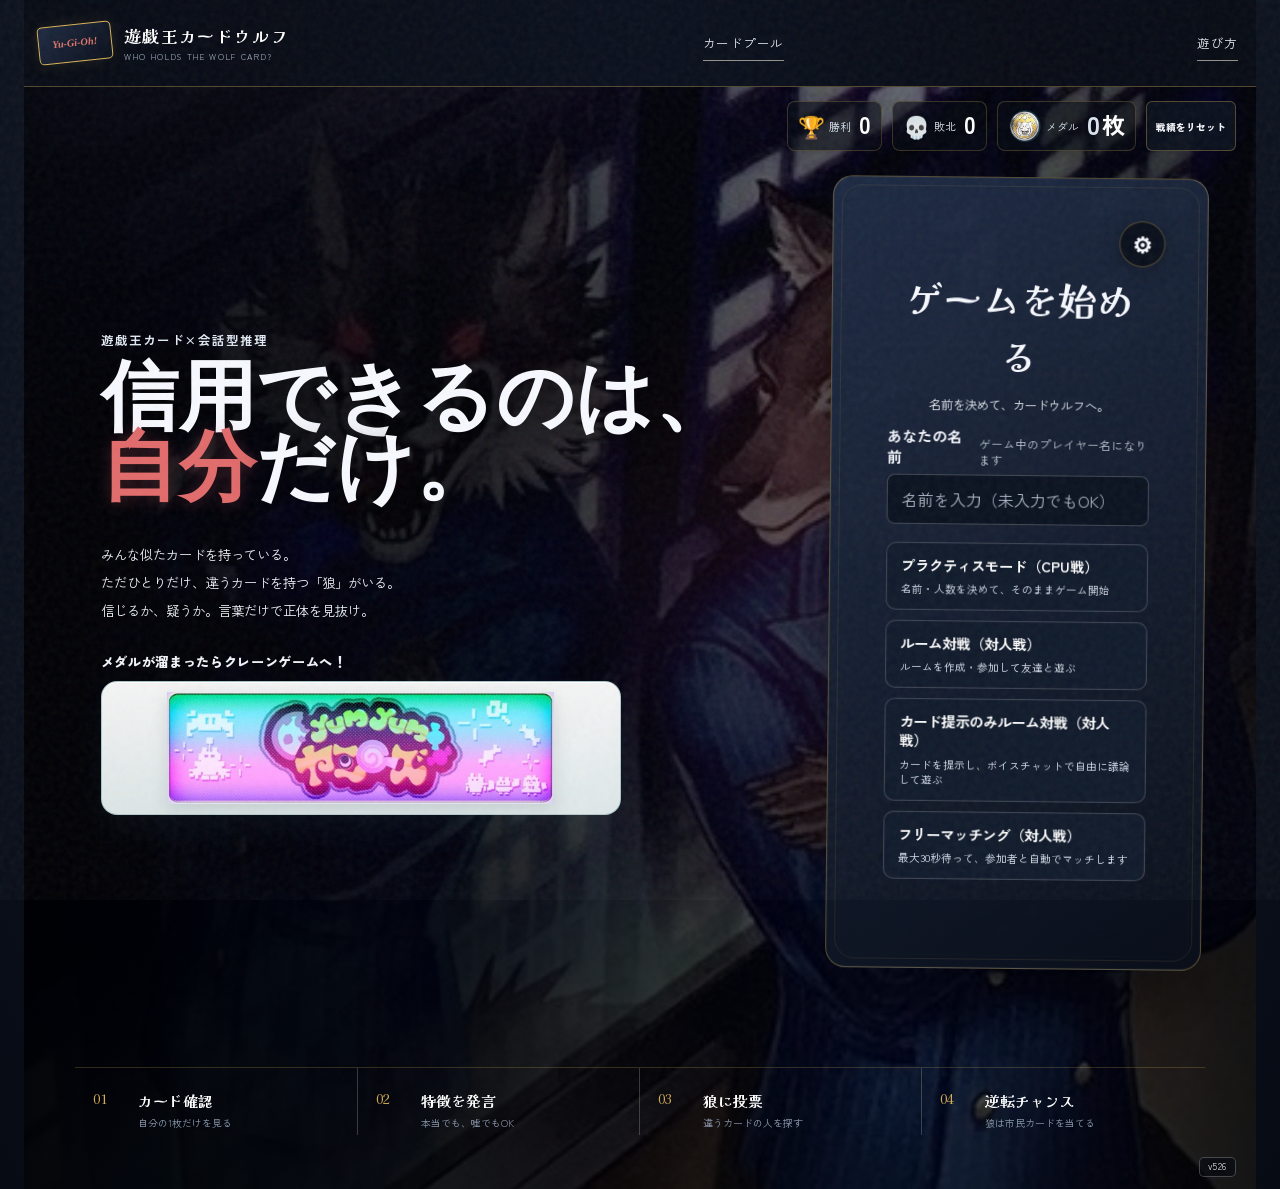
==== commit 67222327: "526 add" ====
--- a/index.html
+++ b/index.html
@@ -10,7 +10,7 @@
     <link rel="preconnect" href="https://fonts.googleapis.com">
     <link rel="preconnect" href="https://fonts.gstatic.com" crossorigin>
     <link href="https://fonts.googleapis.com/css2?family=Kaisei+Decol:wght@500;700&family=Zen+Kaku+Gothic+New:wght@400;500;700&display=swap" rel="stylesheet">
-    <link rel="stylesheet" href="styles.css?v=v523">
+    <link rel="stylesheet" href="styles.css?v=v526">
 </head>
 <body>
     <div class="grain" aria-hidden="true"></div>
@@ -88,7 +88,7 @@
                 <button class="reset-score-button" id="resetScoreButton" type="button">戦績をリセット</button>
             </div>
 
-            <span class="build-version" aria-label="ゲームバージョン v523">v523</span>
+            <span class="build-version" aria-label="ゲームバージョン v526">v526</span>
 
 
             <ol class="rule-strip" aria-label="ゲームの流れ">
@@ -281,9 +281,9 @@
         <div class="pool-grid" id="poolGrid"></div>
     </dialog>
     <script src="data/cards.js"></script>
-    <script src="firebase-config.js?v=v523"></script>
-    <script src="version-check.js?v=v523"></script>
-    <script src="app.js?v=v523"></script>
-    <script src="debug.js?v=v523"></script>
+    <script src="firebase-config.js?v=v526"></script>
+    <script src="version-check.js?v=v526"></script>
+    <script src="app.js?v=v526"></script>
+    <script src="debug.js?v=v526"></script>
 </body>
 </html>
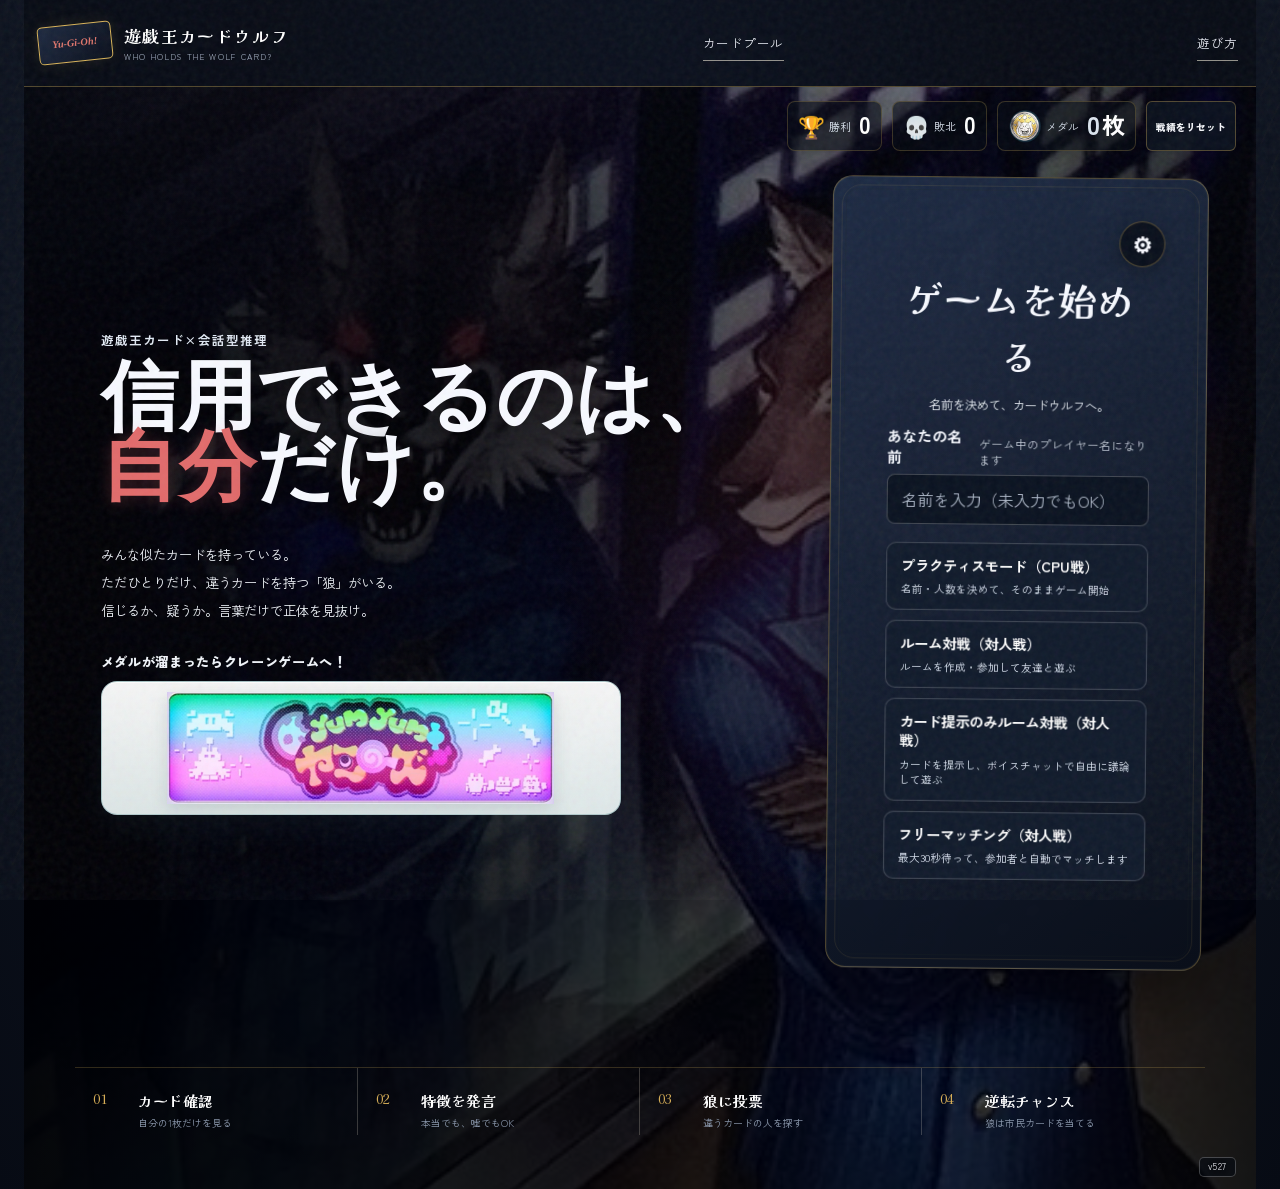
==== commit 0c38e8ee: "527 add" ====
--- a/index.html
+++ b/index.html
@@ -10,7 +10,7 @@
     <link rel="preconnect" href="https://fonts.googleapis.com">
     <link rel="preconnect" href="https://fonts.gstatic.com" crossorigin>
     <link href="https://fonts.googleapis.com/css2?family=Kaisei+Decol:wght@500;700&family=Zen+Kaku+Gothic+New:wght@400;500;700&display=swap" rel="stylesheet">
-    <link rel="stylesheet" href="styles.css?v=v526">
+    <link rel="stylesheet" href="styles.css?v=v527">
 </head>
 <body>
     <div class="grain" aria-hidden="true"></div>
@@ -88,7 +88,7 @@
                 <button class="reset-score-button" id="resetScoreButton" type="button">戦績をリセット</button>
             </div>
 
-            <span class="build-version" aria-label="ゲームバージョン v526">v526</span>
+            <span class="build-version" aria-label="ゲームバージョン v527">v527</span>
 
 
             <ol class="rule-strip" aria-label="ゲームの流れ">
@@ -153,6 +153,22 @@
     </main>
 
 
+    <div class="card-cutin" id="cardCutin" hidden aria-hidden="true">
+        <div class="card-cutin-backdrop"></div>
+        <div class="card-cutin-panel" role="dialog" aria-modal="true" aria-label="あなたのカード">
+            <p class="card-cutin-kicker">YOUR CARD</p>
+            <div class="card-cutin-content">
+                <div class="card-cutin-image" id="cardCutinImage"></div>
+                <div class="card-cutin-copy">
+                    <p class="card-cutin-label">今回のカード</p>
+                    <h2 id="cardCutinName"></h2>
+                    <div class="card-cutin-info" id="cardCutinInfo"></div>
+                </div>
+            </div>
+            <p class="card-cutin-skip">最大3秒表示 ・ クリック / タップでスキップ</p>
+        </div>
+    </div>
+
     <dialog class="rules-dialog online-dialog" id="onlineDialog">
         <button class="dialog-close" id="closeOnlineButton" type="button" aria-label="閉じる">×</button>
         <p class="step-label">ONLINE</p>
@@ -255,6 +271,10 @@
             <div class="setting-row">
                 <label for="showLieCount"><strong>嘘の回数を表示</strong><span>チェックするとゲーム中に嘘の回数を表示します</span></label>
                 <input id="showLieCount" type="checkbox">
+            </div>
+            <div class="setting-row">
+                <label for="hideCardCutin"><strong>カットインを非表示</strong><span>チェックするとゲーム開始時のカード提示カットインを表示しません</span></label>
+                <input id="hideCardCutin" type="checkbox">
             </div>
         </div>
         <button class="primary-button compact" id="closeSettingsButtonBottom" type="button">設定を閉じる</button>
@@ -281,9 +301,9 @@
         <div class="pool-grid" id="poolGrid"></div>
     </dialog>
     <script src="data/cards.js"></script>
-    <script src="firebase-config.js?v=v526"></script>
-    <script src="version-check.js?v=v526"></script>
-    <script src="app.js?v=v526"></script>
-    <script src="debug.js?v=v526"></script>
+    <script src="firebase-config.js?v=v527"></script>
+    <script src="version-check.js?v=v527"></script>
+    <script src="app.js?v=v527"></script>
+    <script src="debug.js?v=v527"></script>
 </body>
 </html>
--- a/styles.css
+++ b/styles.css
@@ -3819,3 +3819,26 @@
   .setup-score-floating .record-icon,.game-score .record-icon{font-size:1.05rem!important;}
   .setup-score-floating .medal-icon,.game-score .medal-icon{width:24px!important;height:24px!important;}
 }
+
+
+/* v527: temporary game-start card cut-in */
+.card-cutin[hidden]{display:none!important}
+.card-cutin{position:fixed;inset:0;z-index:12000;display:grid;place-items:center;overflow:hidden;isolation:isolate;cursor:pointer;touch-action:manipulation}
+.card-cutin-backdrop{position:absolute;inset:0;background:radial-gradient(circle at 50% 45%,rgba(49,78,120,.72),rgba(4,8,16,.97) 68%);backdrop-filter:blur(4px)}
+.card-cutin-panel{position:relative;z-index:1;width:min(980px,92vw);max-height:92vh;padding:clamp(20px,3vw,38px);border:1px solid rgba(205,225,255,.32);border-radius:24px;background:linear-gradient(145deg,rgba(21,29,45,.96),rgba(7,11,20,.98));box-shadow:0 30px 100px rgba(0,0,0,.65),inset 0 0 45px rgba(95,145,210,.08);color:#fff;animation:cardCutinIn .28s ease-out both}
+.card-cutin-kicker{margin:0 0 12px;font-weight:900;letter-spacing:.18em;color:#a9cfff;font-size:clamp(.8rem,1.2vw,1rem)}
+.card-cutin-content{display:grid;grid-template-columns:minmax(220px,380px) 1fr;gap:clamp(24px,4vw,54px);align-items:center}
+.card-cutin-image{display:grid;place-items:center;min-height:300px}
+.card-cutin-image img{display:block;max-width:min(100%,360px);max-height:58vh;width:auto;height:auto;object-fit:contain;filter:drop-shadow(0 18px 28px rgba(0,0,0,.48))}
+.card-cutin-image .card-image-fallback{width:min(100%,340px);min-height:320px;display:flex;flex-direction:column;justify-content:center;gap:14px;padding:28px;border-radius:18px;background:#171d29;border:1px solid rgba(255,255,255,.18);text-align:center}
+.card-cutin-label{margin:0 0 8px;font-size:.9rem;font-weight:800;color:#9fb1ca;letter-spacing:.08em}
+.card-cutin-copy h2{margin:0 0 18px;font-size:clamp(2rem,5vw,4.4rem);line-height:1.05;letter-spacing:.02em;color:#fff;text-wrap:balance}
+.card-cutin-info{display:grid;gap:10px;font-weight:800;color:#dce7f5;font-size:clamp(1rem,1.8vw,1.35rem);line-height:1.5}
+.card-cutin-info .card-name-jp{display:none}
+.card-cutin-info .card-info-ja,.card-cutin-info .card-stats{font-size:inherit;color:inherit}
+.card-cutin-skip{margin:24px 0 0;text-align:right;color:#92a5bd;font-size:.85rem;font-weight:700}
+.card-cutin.is-closing .card-cutin-panel{animation:cardCutinOut .16s ease-in both}
+@keyframes cardCutinIn{from{opacity:0;transform:scale(.94) translateY(12px)}to{opacity:1;transform:none}}
+@keyframes cardCutinOut{to{opacity:0;transform:scale(.98)}}
+@media(max-width:720px){.card-cutin-panel{width:min(94vw,620px);padding:18px;border-radius:18px}.card-cutin-content{grid-template-columns:1fr;gap:12px;text-align:center}.card-cutin-image{min-height:0}.card-cutin-image img{max-height:47vh;max-width:72vw}.card-cutin-copy h2{font-size:clamp(1.65rem,8vw,2.6rem);margin-bottom:10px}.card-cutin-info{font-size:.95rem}.card-cutin-skip{text-align:center;margin-top:14px}}
+@media(prefers-reduced-motion:reduce){.card-cutin-panel,.card-cutin.is-closing .card-cutin-panel{animation:none}}
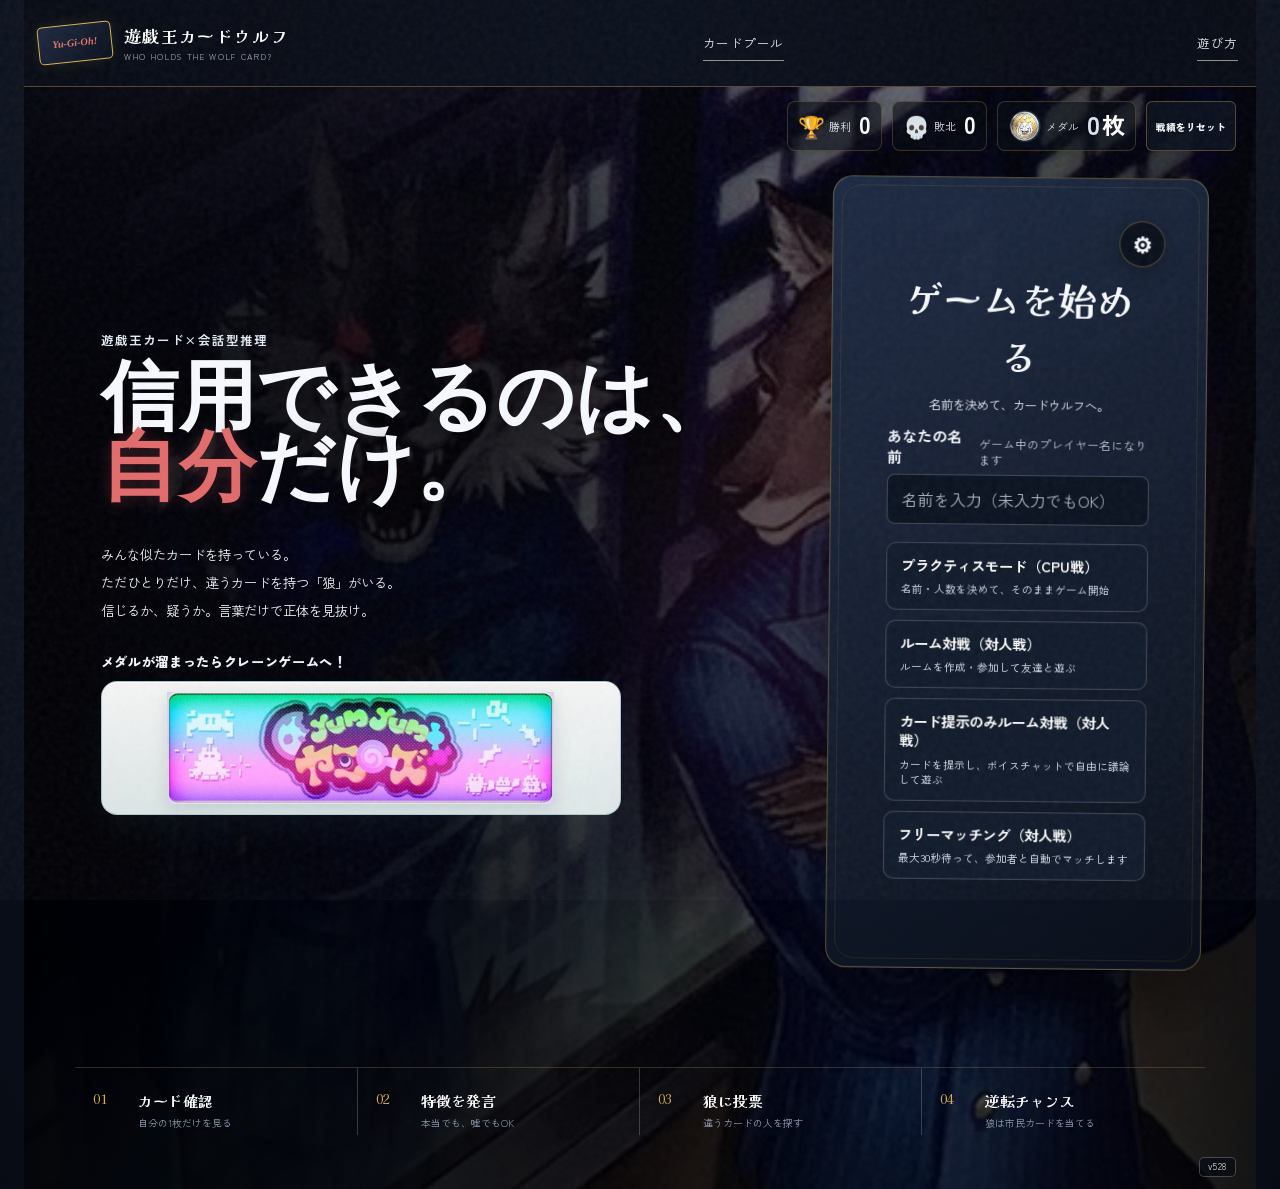
==== commit 9d316201: "528 add" ====
--- a/index.html
+++ b/index.html
@@ -10,7 +10,7 @@
     <link rel="preconnect" href="https://fonts.googleapis.com">
     <link rel="preconnect" href="https://fonts.gstatic.com" crossorigin>
     <link href="https://fonts.googleapis.com/css2?family=Kaisei+Decol:wght@500;700&family=Zen+Kaku+Gothic+New:wght@400;500;700&display=swap" rel="stylesheet">
-    <link rel="stylesheet" href="styles.css?v=v527">
+    <link rel="stylesheet" href="styles.css?v=v528">
 </head>
 <body>
     <div class="grain" aria-hidden="true"></div>
@@ -88,7 +88,7 @@
                 <button class="reset-score-button" id="resetScoreButton" type="button">戦績をリセット</button>
             </div>
 
-            <span class="build-version" aria-label="ゲームバージョン v527">v527</span>
+            <span class="build-version" aria-label="ゲームバージョン v528">v528</span>
 
 
             <ol class="rule-strip" aria-label="ゲームの流れ">
@@ -165,7 +165,6 @@
                     <div class="card-cutin-info" id="cardCutinInfo"></div>
                 </div>
             </div>
-            <p class="card-cutin-skip">最大3秒表示 ・ クリック / タップでスキップ</p>
         </div>
     </div>
 
@@ -301,9 +300,9 @@
         <div class="pool-grid" id="poolGrid"></div>
     </dialog>
     <script src="data/cards.js"></script>
-    <script src="firebase-config.js?v=v527"></script>
-    <script src="version-check.js?v=v527"></script>
-    <script src="app.js?v=v527"></script>
-    <script src="debug.js?v=v527"></script>
+    <script src="firebase-config.js?v=v528"></script>
+    <script src="version-check.js?v=v528"></script>
+    <script src="app.js?v=v528"></script>
+    <script src="debug.js?v=v528"></script>
 </body>
 </html>
--- a/styles.css
+++ b/styles.css
@@ -3821,7 +3821,7 @@
 }
 
 
-/* v527: temporary game-start card cut-in */
+/* v528: temporary game-start card cut-in */
 .card-cutin[hidden]{display:none!important}
 .card-cutin{position:fixed;inset:0;z-index:12000;display:grid;place-items:center;overflow:hidden;isolation:isolate;cursor:pointer;touch-action:manipulation}
 .card-cutin-backdrop{position:absolute;inset:0;background:radial-gradient(circle at 50% 45%,rgba(49,78,120,.72),rgba(4,8,16,.97) 68%);backdrop-filter:blur(4px)}
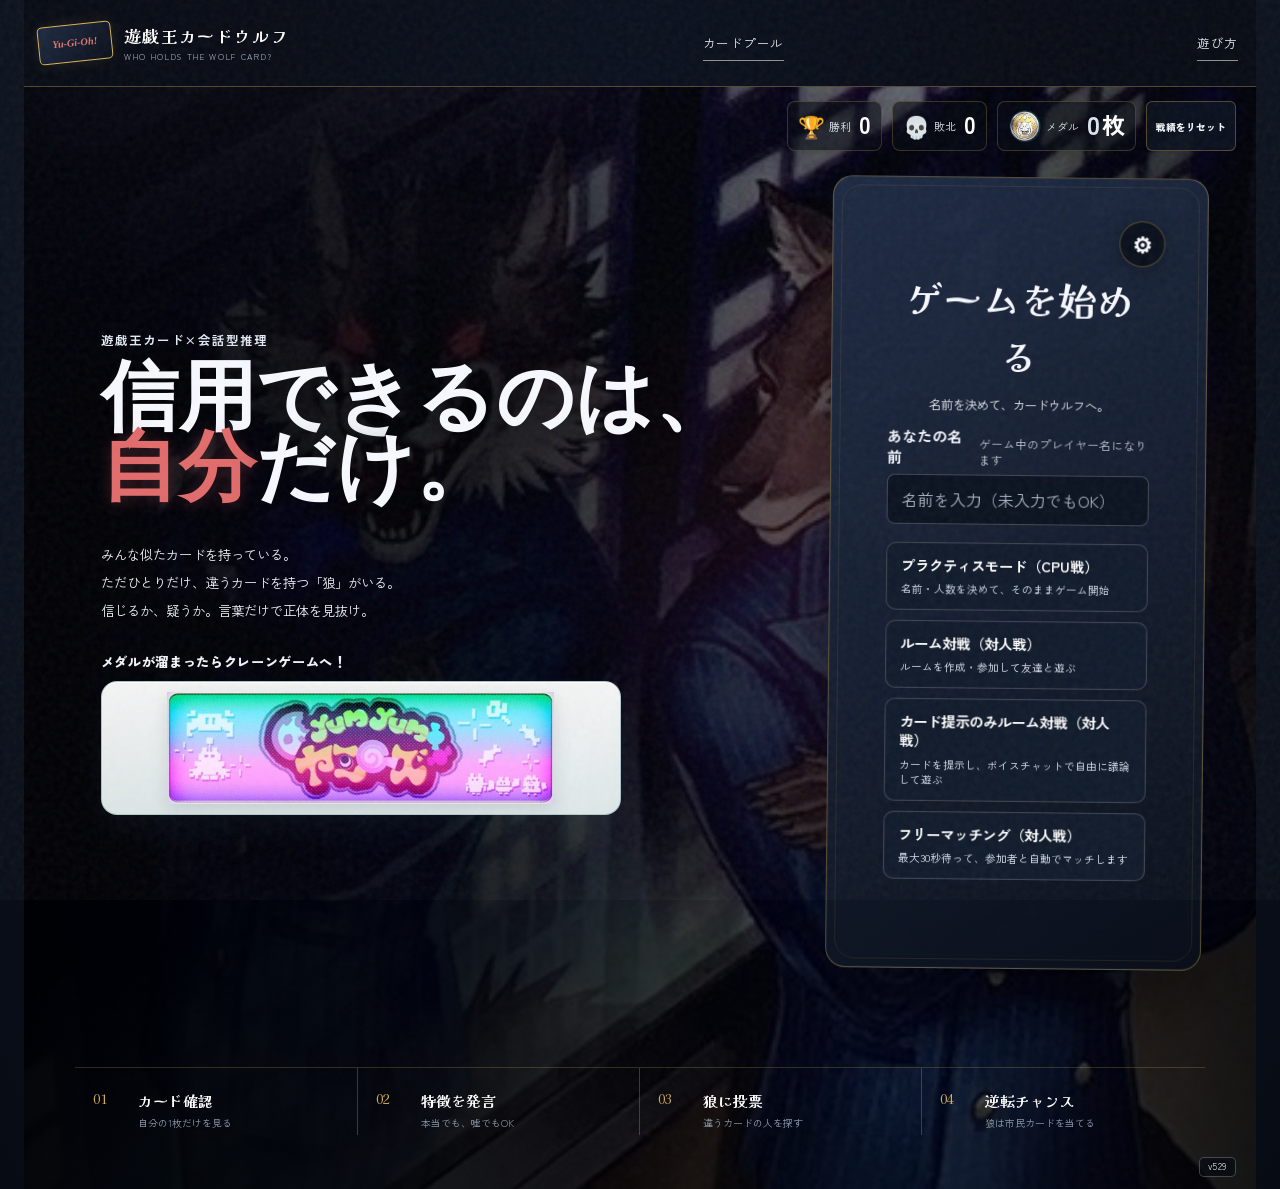
==== commit 98e63d7b: "529 add" ====
--- a/index.html
+++ b/index.html
@@ -10,7 +10,7 @@
     <link rel="preconnect" href="https://fonts.googleapis.com">
     <link rel="preconnect" href="https://fonts.gstatic.com" crossorigin>
     <link href="https://fonts.googleapis.com/css2?family=Kaisei+Decol:wght@500;700&family=Zen+Kaku+Gothic+New:wght@400;500;700&display=swap" rel="stylesheet">
-    <link rel="stylesheet" href="styles.css?v=v528">
+    <link rel="stylesheet" href="styles.css?v=v529">
 </head>
 <body>
     <div class="grain" aria-hidden="true"></div>
@@ -88,7 +88,7 @@
                 <button class="reset-score-button" id="resetScoreButton" type="button">戦績をリセット</button>
             </div>
 
-            <span class="build-version" aria-label="ゲームバージョン v528">v528</span>
+            <span class="build-version" aria-label="ゲームバージョン v529">v529</span>
 
 
             <ol class="rule-strip" aria-label="ゲームの流れ">
@@ -168,6 +168,14 @@
         </div>
     </div>
 
+    <div class="card-cutin result-cutin" id="resultCutin" hidden aria-hidden="true">
+        <div class="card-cutin-backdrop"></div>
+        <div class="card-cutin-panel result-cutin-panel" role="dialog" aria-modal="true" aria-label="ゲーム結果">
+            <p class="card-cutin-kicker" id="resultCutinKicker">GAME RESULT</p>
+            <div class="result-cutin-word" id="resultCutinWord">WIN!</div>
+        </div>
+    </div>
+
     <dialog class="rules-dialog online-dialog" id="onlineDialog">
         <button class="dialog-close" id="closeOnlineButton" type="button" aria-label="閉じる">×</button>
         <p class="step-label">ONLINE</p>
@@ -272,7 +280,7 @@
                 <input id="showLieCount" type="checkbox">
             </div>
             <div class="setting-row">
-                <label for="hideCardCutin"><strong>カットインを非表示</strong><span>チェックするとゲーム開始時のカード提示カットインを表示しません</span></label>
+                <label for="hideCardCutin"><strong>カットインを非表示</strong><span>チェックするとゲーム開始時のカード提示・勝敗確定時のカットインを表示しません</span></label>
                 <input id="hideCardCutin" type="checkbox">
             </div>
         </div>
@@ -300,9 +308,9 @@
         <div class="pool-grid" id="poolGrid"></div>
     </dialog>
     <script src="data/cards.js"></script>
-    <script src="firebase-config.js?v=v528"></script>
-    <script src="version-check.js?v=v528"></script>
-    <script src="app.js?v=v528"></script>
-    <script src="debug.js?v=v528"></script>
+    <script src="firebase-config.js?v=v529"></script>
+    <script src="version-check.js?v=v529"></script>
+    <script src="app.js?v=v529"></script>
+    <script src="debug.js?v=v529"></script>
 </body>
 </html>
--- a/styles.css
+++ b/styles.css
@@ -3821,7 +3821,7 @@
 }
 
 
-/* v528: temporary game-start card cut-in */
+/* v529: temporary game-start card cut-in */
 .card-cutin[hidden]{display:none!important}
 .card-cutin{position:fixed;inset:0;z-index:12000;display:grid;place-items:center;overflow:hidden;isolation:isolate;cursor:pointer;touch-action:manipulation}
 .card-cutin-backdrop{position:absolute;inset:0;background:radial-gradient(circle at 50% 45%,rgba(49,78,120,.72),rgba(4,8,16,.97) 68%);backdrop-filter:blur(4px)}
@@ -3842,3 +3842,26 @@
 @keyframes cardCutinOut{to{opacity:0;transform:scale(.98)}}
 @media(max-width:720px){.card-cutin-panel{width:min(94vw,620px);padding:18px;border-radius:18px}.card-cutin-content{grid-template-columns:1fr;gap:12px;text-align:center}.card-cutin-image{min-height:0}.card-cutin-image img{max-height:47vh;max-width:72vw}.card-cutin-copy h2{font-size:clamp(1.65rem,8vw,2.6rem);margin-bottom:10px}.card-cutin-info{font-size:.95rem}.card-cutin-skip{text-align:center;margin-top:14px}}
 @media(prefers-reduced-motion:reduce){.card-cutin-panel,.card-cutin.is-closing .card-cutin-panel{animation:none}}
+
+/* v529: WIN/LOSE result cut-in. Reuses card-cutin timing/overlay behavior. */
+.result-cutin-panel{
+  min-height:min(52vh,430px);
+  display:flex;
+  flex-direction:column;
+  align-items:center;
+  justify-content:center;
+  text-align:center;
+}
+.result-cutin-word{
+  font-size:clamp(4.5rem,14vw,10rem);
+  font-weight:1000;
+  letter-spacing:.04em;
+  line-height:.9;
+  text-shadow:0 .06em .18em rgba(0,0,0,.34);
+}
+.result-cutin.is-win .result-cutin-word{filter:drop-shadow(0 0 20px rgba(255,255,255,.22));}
+.result-cutin.is-lose .result-cutin-word{opacity:.92;}
+@media (max-width:700px){
+  .result-cutin-panel{min-height:42vh;}
+  .result-cutin-word{font-size:clamp(4rem,23vw,7rem);}
+}
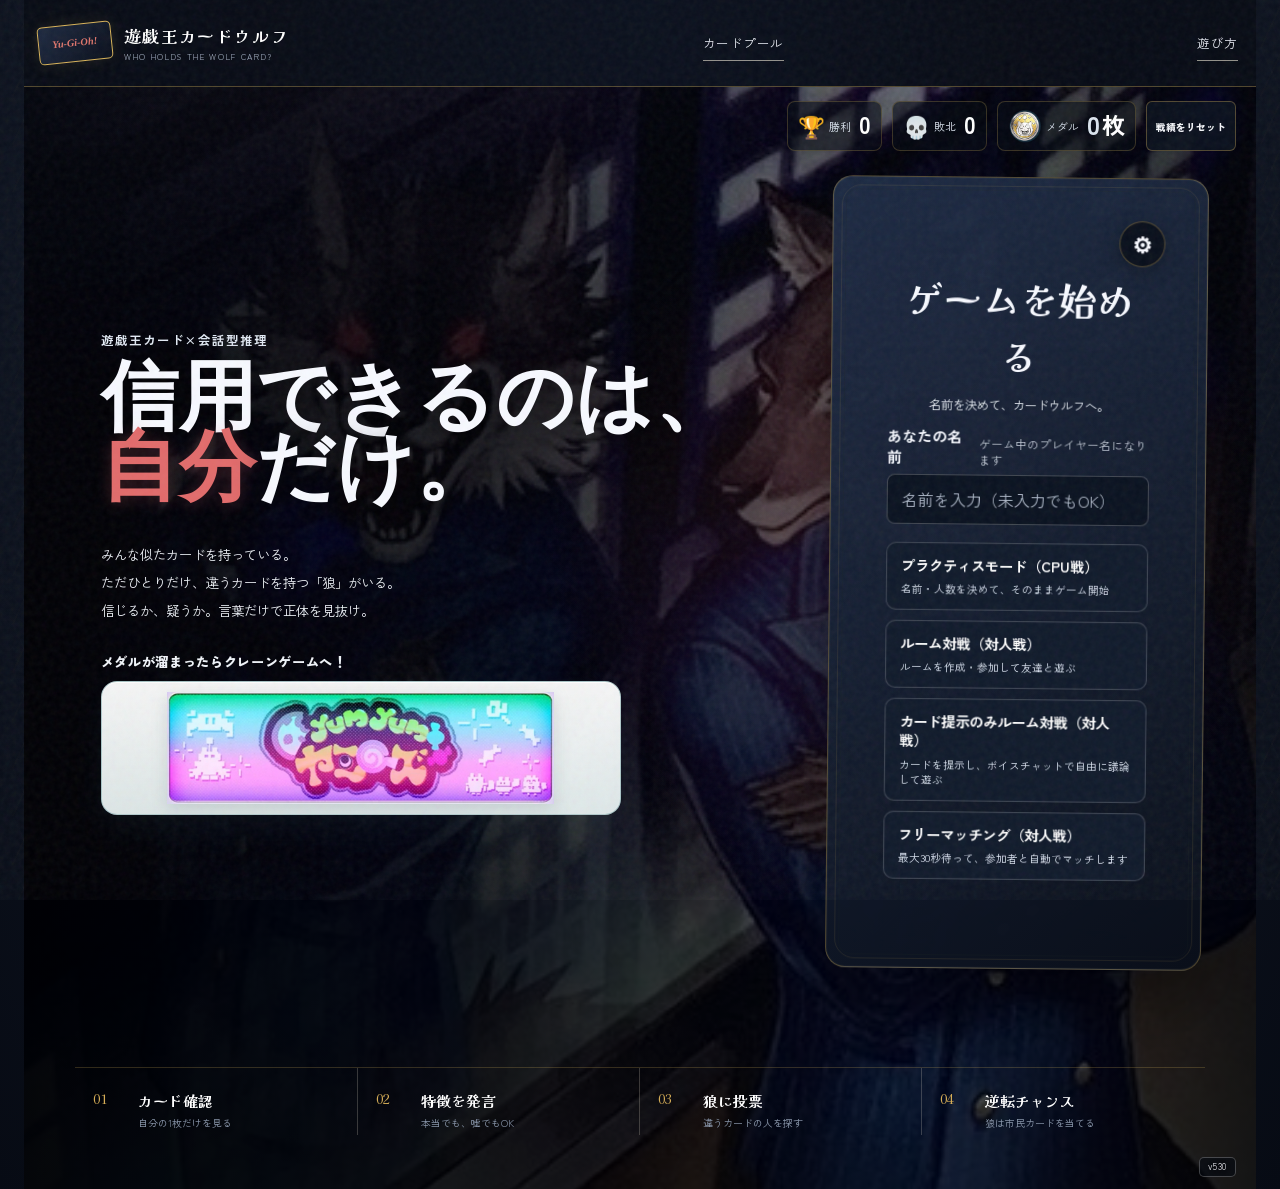
==== commit ec07dc32: "530 add" ====
--- a/index.html
+++ b/index.html
@@ -10,7 +10,7 @@
     <link rel="preconnect" href="https://fonts.googleapis.com">
     <link rel="preconnect" href="https://fonts.gstatic.com" crossorigin>
     <link href="https://fonts.googleapis.com/css2?family=Kaisei+Decol:wght@500;700&family=Zen+Kaku+Gothic+New:wght@400;500;700&display=swap" rel="stylesheet">
-    <link rel="stylesheet" href="styles.css?v=v529">
+    <link rel="stylesheet" href="styles.css?v=v530">
 </head>
 <body>
     <div class="grain" aria-hidden="true"></div>
@@ -88,7 +88,7 @@
                 <button class="reset-score-button" id="resetScoreButton" type="button">戦績をリセット</button>
             </div>
 
-            <span class="build-version" aria-label="ゲームバージョン v529">v529</span>
+            <span class="build-version" aria-label="ゲームバージョン v530">v530</span>
 
 
             <ol class="rule-strip" aria-label="ゲームの流れ">
@@ -308,9 +308,9 @@
         <div class="pool-grid" id="poolGrid"></div>
     </dialog>
     <script src="data/cards.js"></script>
-    <script src="firebase-config.js?v=v529"></script>
-    <script src="version-check.js?v=v529"></script>
-    <script src="app.js?v=v529"></script>
-    <script src="debug.js?v=v529"></script>
+    <script src="firebase-config.js?v=v530"></script>
+    <script src="version-check.js?v=v530"></script>
+    <script src="app.js?v=v530"></script>
+    <script src="debug.js?v=v530"></script>
 </body>
 </html>
--- a/styles.css
+++ b/styles.css
@@ -3821,7 +3821,7 @@
 }
 
 
-/* v529: temporary game-start card cut-in */
+/* v530: temporary game-start card cut-in */
 .card-cutin[hidden]{display:none!important}
 .card-cutin{position:fixed;inset:0;z-index:12000;display:grid;place-items:center;overflow:hidden;isolation:isolate;cursor:pointer;touch-action:manipulation}
 .card-cutin-backdrop{position:absolute;inset:0;background:radial-gradient(circle at 50% 45%,rgba(49,78,120,.72),rgba(4,8,16,.97) 68%);backdrop-filter:blur(4px)}
@@ -3843,7 +3843,7 @@
 @media(max-width:720px){.card-cutin-panel{width:min(94vw,620px);padding:18px;border-radius:18px}.card-cutin-content{grid-template-columns:1fr;gap:12px;text-align:center}.card-cutin-image{min-height:0}.card-cutin-image img{max-height:47vh;max-width:72vw}.card-cutin-copy h2{font-size:clamp(1.65rem,8vw,2.6rem);margin-bottom:10px}.card-cutin-info{font-size:.95rem}.card-cutin-skip{text-align:center;margin-top:14px}}
 @media(prefers-reduced-motion:reduce){.card-cutin-panel,.card-cutin.is-closing .card-cutin-panel{animation:none}}
 
-/* v529: WIN/LOSE result cut-in. Reuses card-cutin timing/overlay behavior. */
+/* v530: WIN/LOSE result cut-in. Reuses card-cutin timing/overlay behavior. */
 .result-cutin-panel{
   min-height:min(52vh,430px);
   display:flex;
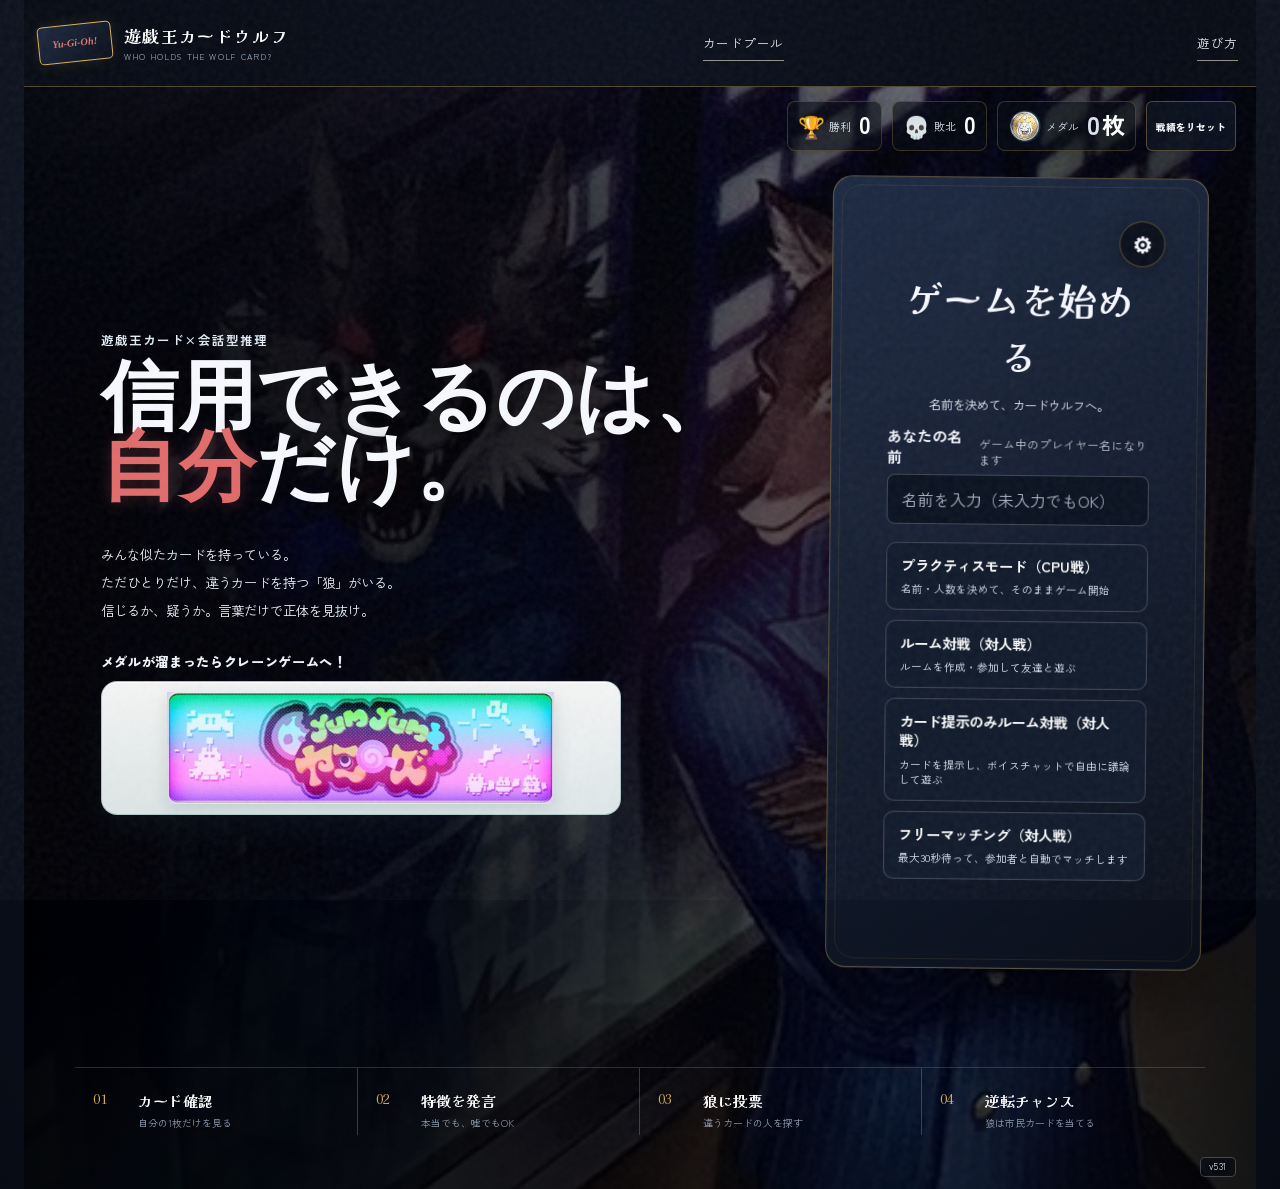
==== commit 19ea444a: "531 add" ====
--- a/index.html
+++ b/index.html
@@ -10,7 +10,7 @@
     <link rel="preconnect" href="https://fonts.googleapis.com">
     <link rel="preconnect" href="https://fonts.gstatic.com" crossorigin>
     <link href="https://fonts.googleapis.com/css2?family=Kaisei+Decol:wght@500;700&family=Zen+Kaku+Gothic+New:wght@400;500;700&display=swap" rel="stylesheet">
-    <link rel="stylesheet" href="styles.css?v=v530">
+    <link rel="stylesheet" href="styles.css?v=v531">
 </head>
 <body>
     <div class="grain" aria-hidden="true"></div>
@@ -88,7 +88,7 @@
                 <button class="reset-score-button" id="resetScoreButton" type="button">戦績をリセット</button>
             </div>
 
-            <span class="build-version" aria-label="ゲームバージョン v530">v530</span>
+            <span class="build-version" aria-label="ゲームバージョン v531">v531</span>
 
 
             <ol class="rule-strip" aria-label="ゲームの流れ">
@@ -308,9 +308,9 @@
         <div class="pool-grid" id="poolGrid"></div>
     </dialog>
     <script src="data/cards.js"></script>
-    <script src="firebase-config.js?v=v530"></script>
-    <script src="version-check.js?v=v530"></script>
-    <script src="app.js?v=v530"></script>
-    <script src="debug.js?v=v530"></script>
+    <script src="firebase-config.js?v=v531"></script>
+    <script src="version-check.js?v=v531"></script>
+    <script src="app.js?v=v531"></script>
+    <script src="debug.js?v=v531"></script>
 </body>
 </html>
--- a/styles.css
+++ b/styles.css
@@ -3821,7 +3821,7 @@
 }
 
 
-/* v530: temporary game-start card cut-in */
+/* v531: temporary game-start card cut-in */
 .card-cutin[hidden]{display:none!important}
 .card-cutin{position:fixed;inset:0;z-index:12000;display:grid;place-items:center;overflow:hidden;isolation:isolate;cursor:pointer;touch-action:manipulation}
 .card-cutin-backdrop{position:absolute;inset:0;background:radial-gradient(circle at 50% 45%,rgba(49,78,120,.72),rgba(4,8,16,.97) 68%);backdrop-filter:blur(4px)}
@@ -3843,7 +3843,7 @@
 @media(max-width:720px){.card-cutin-panel{width:min(94vw,620px);padding:18px;border-radius:18px}.card-cutin-content{grid-template-columns:1fr;gap:12px;text-align:center}.card-cutin-image{min-height:0}.card-cutin-image img{max-height:47vh;max-width:72vw}.card-cutin-copy h2{font-size:clamp(1.65rem,8vw,2.6rem);margin-bottom:10px}.card-cutin-info{font-size:.95rem}.card-cutin-skip{text-align:center;margin-top:14px}}
 @media(prefers-reduced-motion:reduce){.card-cutin-panel,.card-cutin.is-closing .card-cutin-panel{animation:none}}
 
-/* v530: WIN/LOSE result cut-in. Reuses card-cutin timing/overlay behavior. */
+/* v531: WIN/LOSE result cut-in. Reuses card-cutin timing/overlay behavior. */
 .result-cutin-panel{
   min-height:min(52vh,430px);
   display:flex;
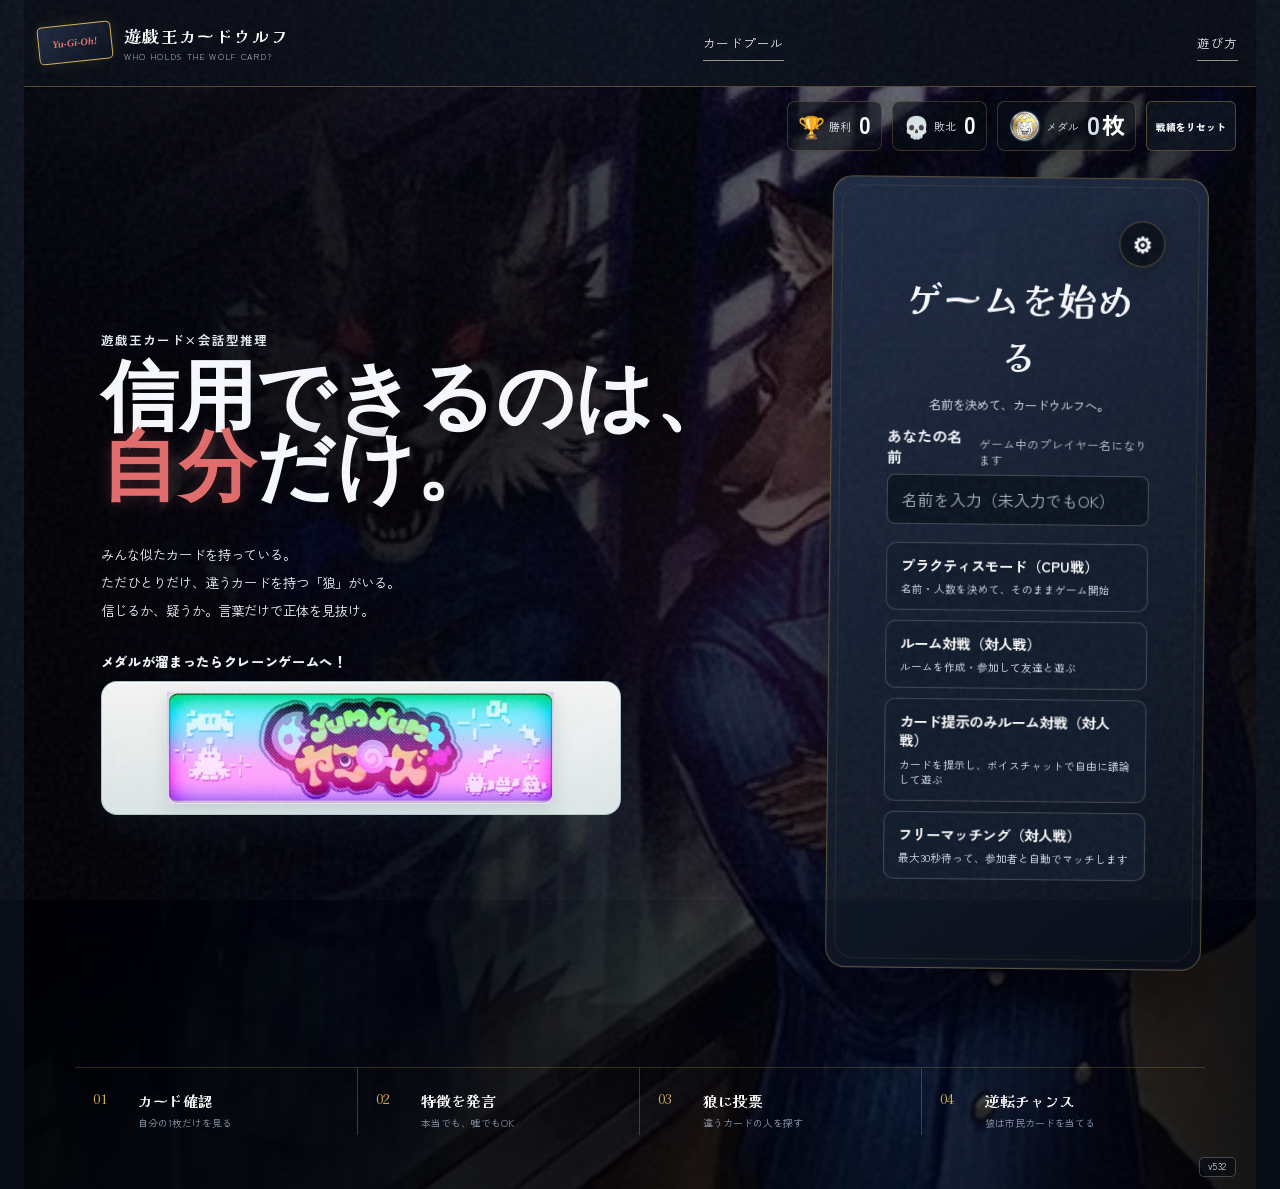
==== commit 48c702fa: "532 add" ====
--- a/index.html
+++ b/index.html
@@ -10,7 +10,7 @@
     <link rel="preconnect" href="https://fonts.googleapis.com">
     <link rel="preconnect" href="https://fonts.gstatic.com" crossorigin>
     <link href="https://fonts.googleapis.com/css2?family=Kaisei+Decol:wght@500;700&family=Zen+Kaku+Gothic+New:wght@400;500;700&display=swap" rel="stylesheet">
-    <link rel="stylesheet" href="styles.css?v=v531">
+    <link rel="stylesheet" href="styles.css?v=v532">
 </head>
 <body>
     <div class="grain" aria-hidden="true"></div>
@@ -88,7 +88,7 @@
                 <button class="reset-score-button" id="resetScoreButton" type="button">戦績をリセット</button>
             </div>
 
-            <span class="build-version" aria-label="ゲームバージョン v531">v531</span>
+            <span class="build-version" aria-label="ゲームバージョン v532">v532</span>
 
 
             <ol class="rule-strip" aria-label="ゲームの流れ">
@@ -308,9 +308,9 @@
         <div class="pool-grid" id="poolGrid"></div>
     </dialog>
     <script src="data/cards.js"></script>
-    <script src="firebase-config.js?v=v531"></script>
-    <script src="version-check.js?v=v531"></script>
-    <script src="app.js?v=v531"></script>
-    <script src="debug.js?v=v531"></script>
+    <script src="firebase-config.js?v=v532"></script>
+    <script src="version-check.js?v=v532"></script>
+    <script src="app.js?v=v532"></script>
+    <script src="debug.js?v=v532"></script>
 </body>
 </html>
--- a/styles.css
+++ b/styles.css
@@ -3821,7 +3821,7 @@
 }
 
 
-/* v531: temporary game-start card cut-in */
+/* v532: temporary game-start card cut-in */
 .card-cutin[hidden]{display:none!important}
 .card-cutin{position:fixed;inset:0;z-index:12000;display:grid;place-items:center;overflow:hidden;isolation:isolate;cursor:pointer;touch-action:manipulation}
 .card-cutin-backdrop{position:absolute;inset:0;background:radial-gradient(circle at 50% 45%,rgba(49,78,120,.72),rgba(4,8,16,.97) 68%);backdrop-filter:blur(4px)}
@@ -3843,7 +3843,7 @@
 @media(max-width:720px){.card-cutin-panel{width:min(94vw,620px);padding:18px;border-radius:18px}.card-cutin-content{grid-template-columns:1fr;gap:12px;text-align:center}.card-cutin-image{min-height:0}.card-cutin-image img{max-height:47vh;max-width:72vw}.card-cutin-copy h2{font-size:clamp(1.65rem,8vw,2.6rem);margin-bottom:10px}.card-cutin-info{font-size:.95rem}.card-cutin-skip{text-align:center;margin-top:14px}}
 @media(prefers-reduced-motion:reduce){.card-cutin-panel,.card-cutin.is-closing .card-cutin-panel{animation:none}}
 
-/* v531: WIN/LOSE result cut-in. Reuses card-cutin timing/overlay behavior. */
+/* v532: WIN/LOSE result cut-in. Reuses card-cutin timing/overlay behavior. */
 .result-cutin-panel{
   min-height:min(52vh,430px);
   display:flex;
@@ -3865,3 +3865,15 @@
   .result-cutin-panel{min-height:42vh;}
   .result-cutin-word{font-size:clamp(4rem,23vw,7rem);}
 }
+
+/* v532: slightly smaller card/result cut-in artwork and typography. */
+.card-cutin-image img{max-width:min(100%,330px);max-height:54vh}
+.card-cutin-copy h2{font-size:clamp(1.85rem,4.5vw,4rem)}
+.card-cutin-info{font-size:clamp(.95rem,1.65vw,1.22rem)}
+.result-cutin-word{font-size:clamp(4.2rem,12.5vw,9rem)}
+@media(max-width:720px){
+ .card-cutin-image img{max-height:43vh;max-width:67vw}
+ .card-cutin-copy h2{font-size:clamp(1.5rem,7.2vw,2.35rem)}
+ .card-cutin-info{font-size:.9rem}
+ .result-cutin-word{font-size:clamp(3.6rem,20vw,6.3rem)}
+}
